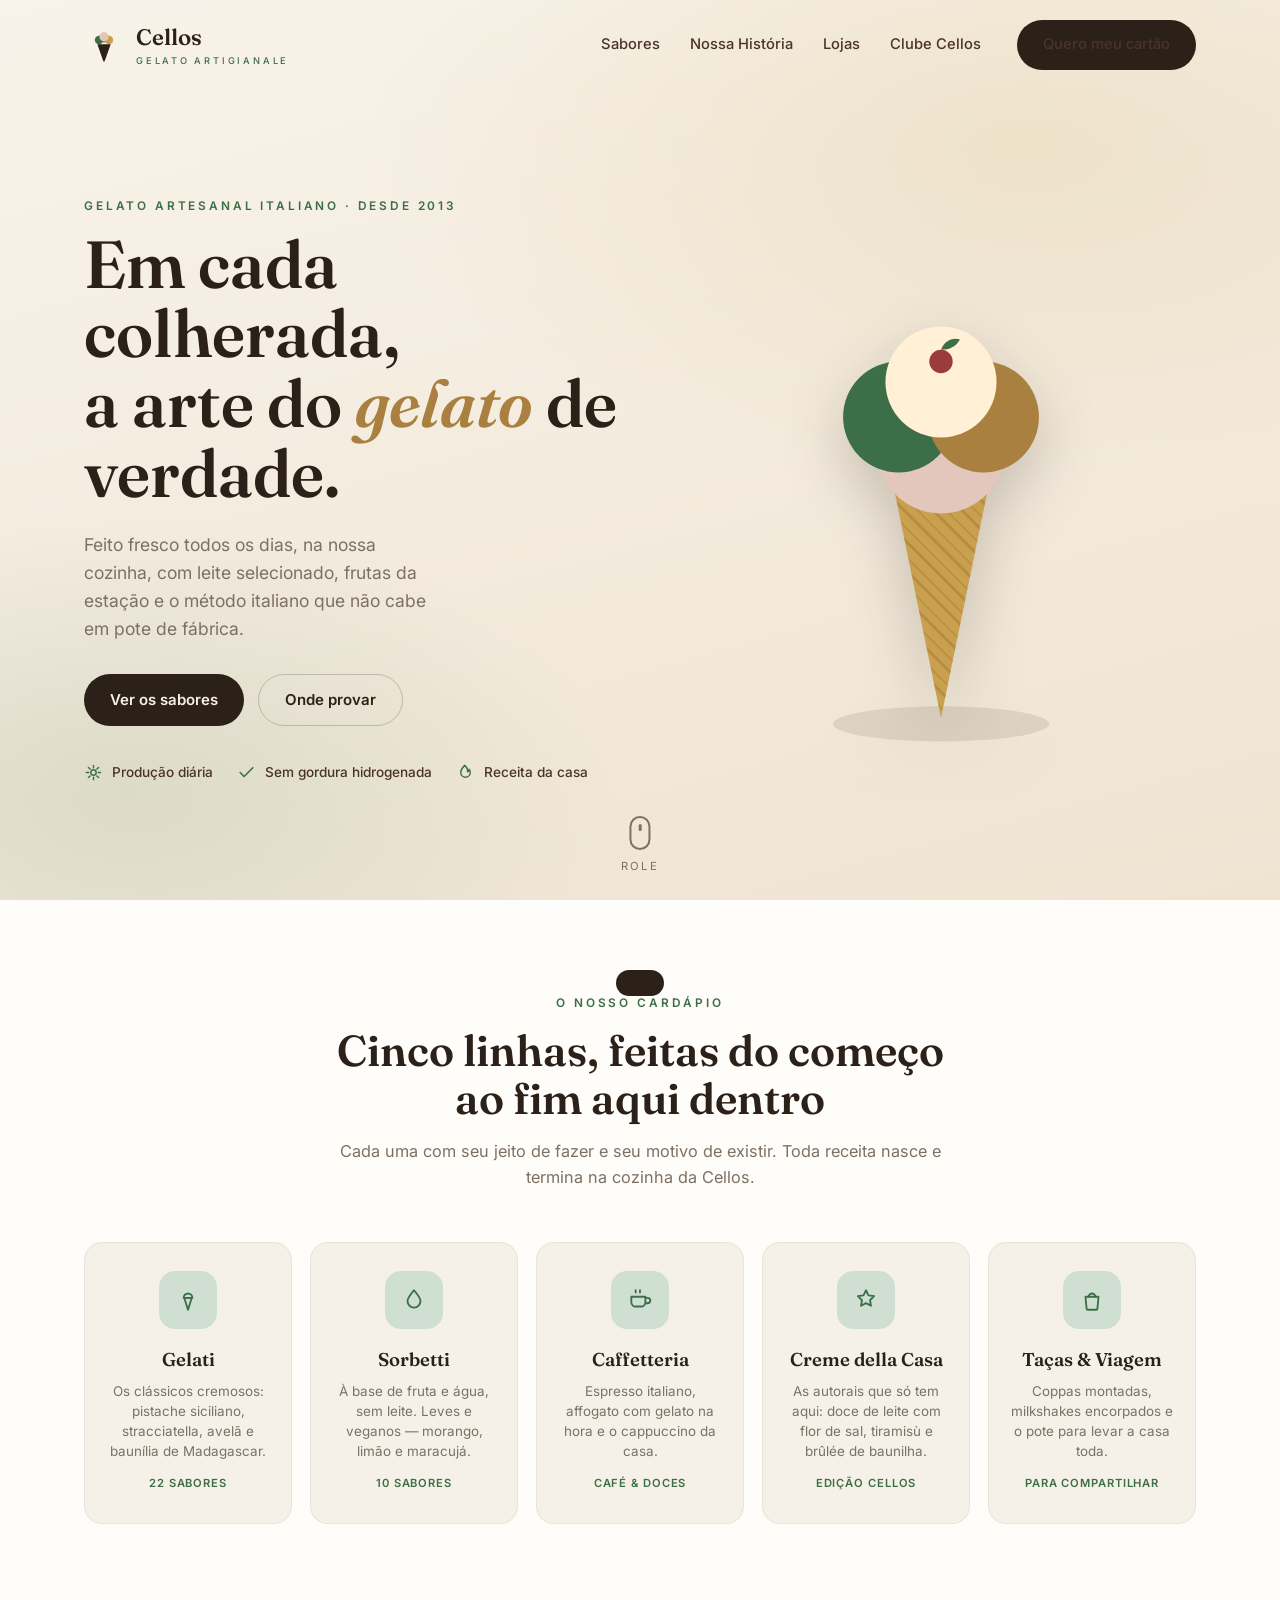
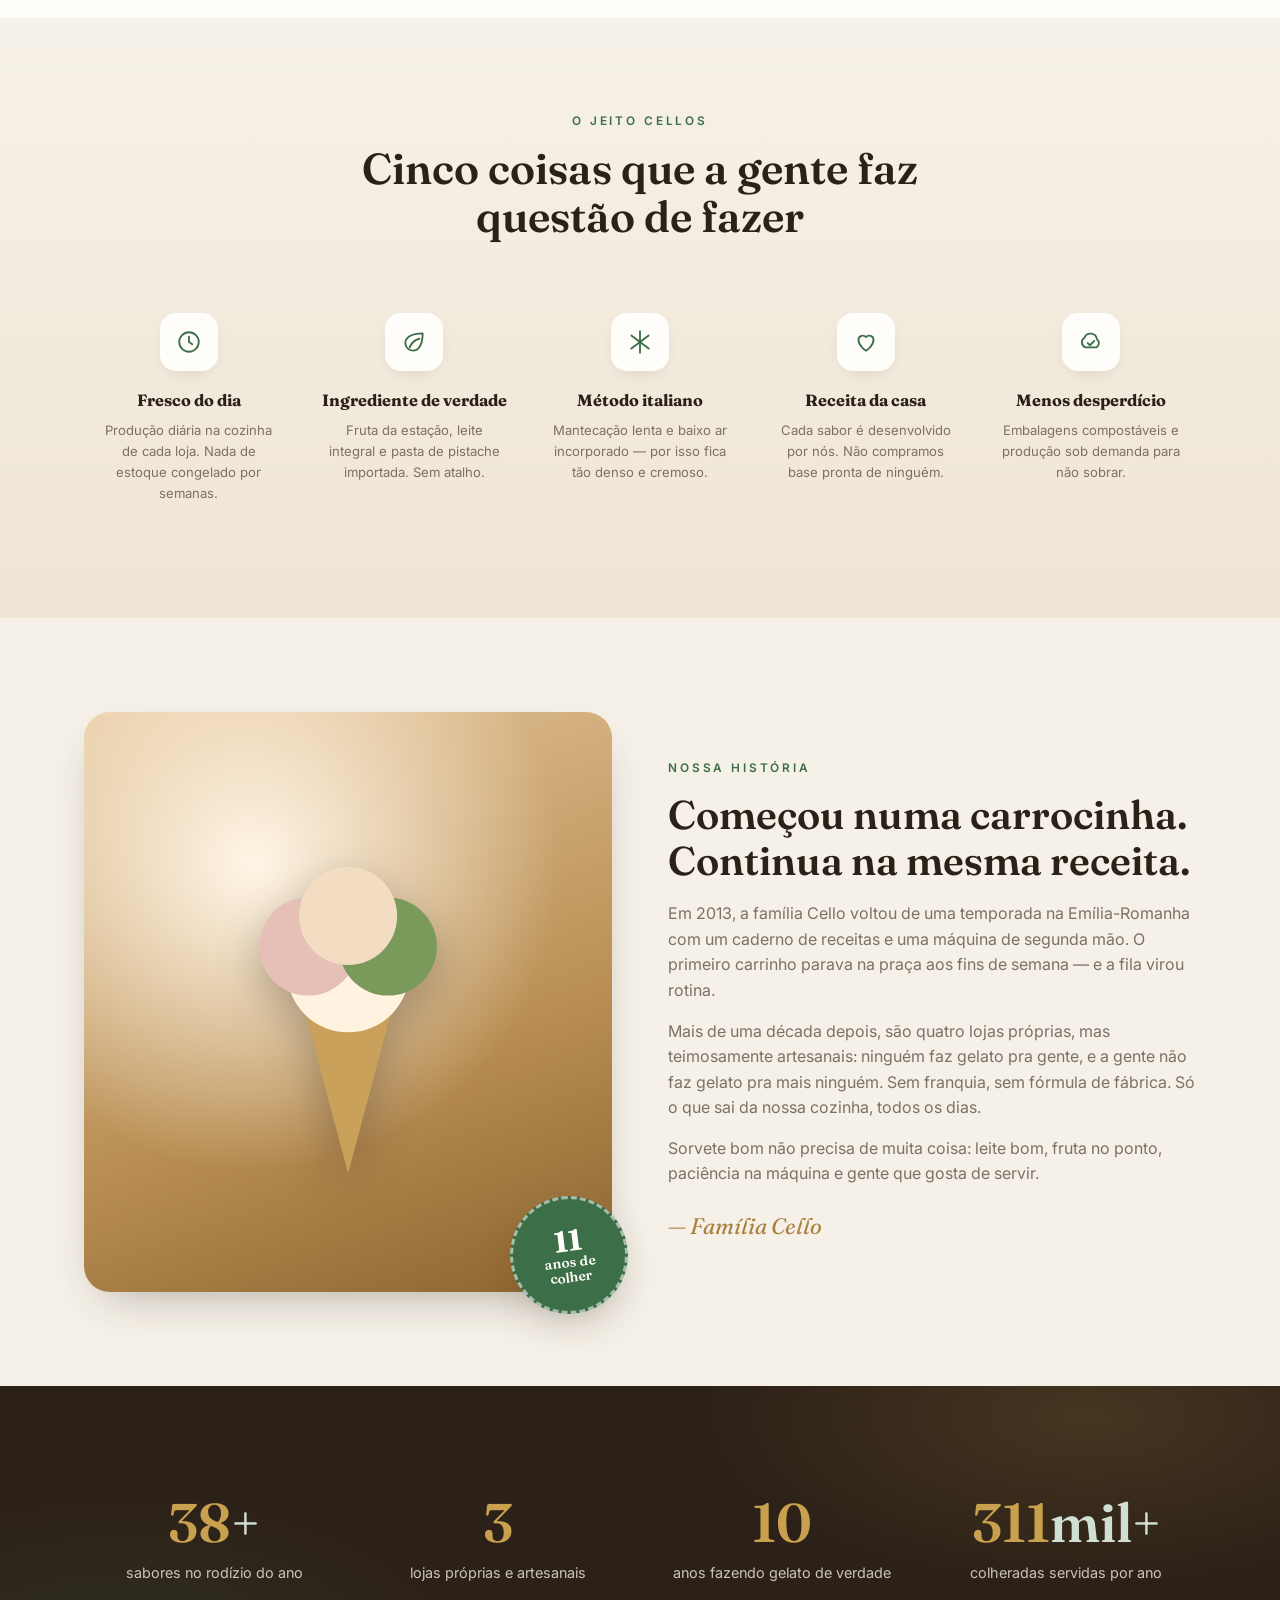
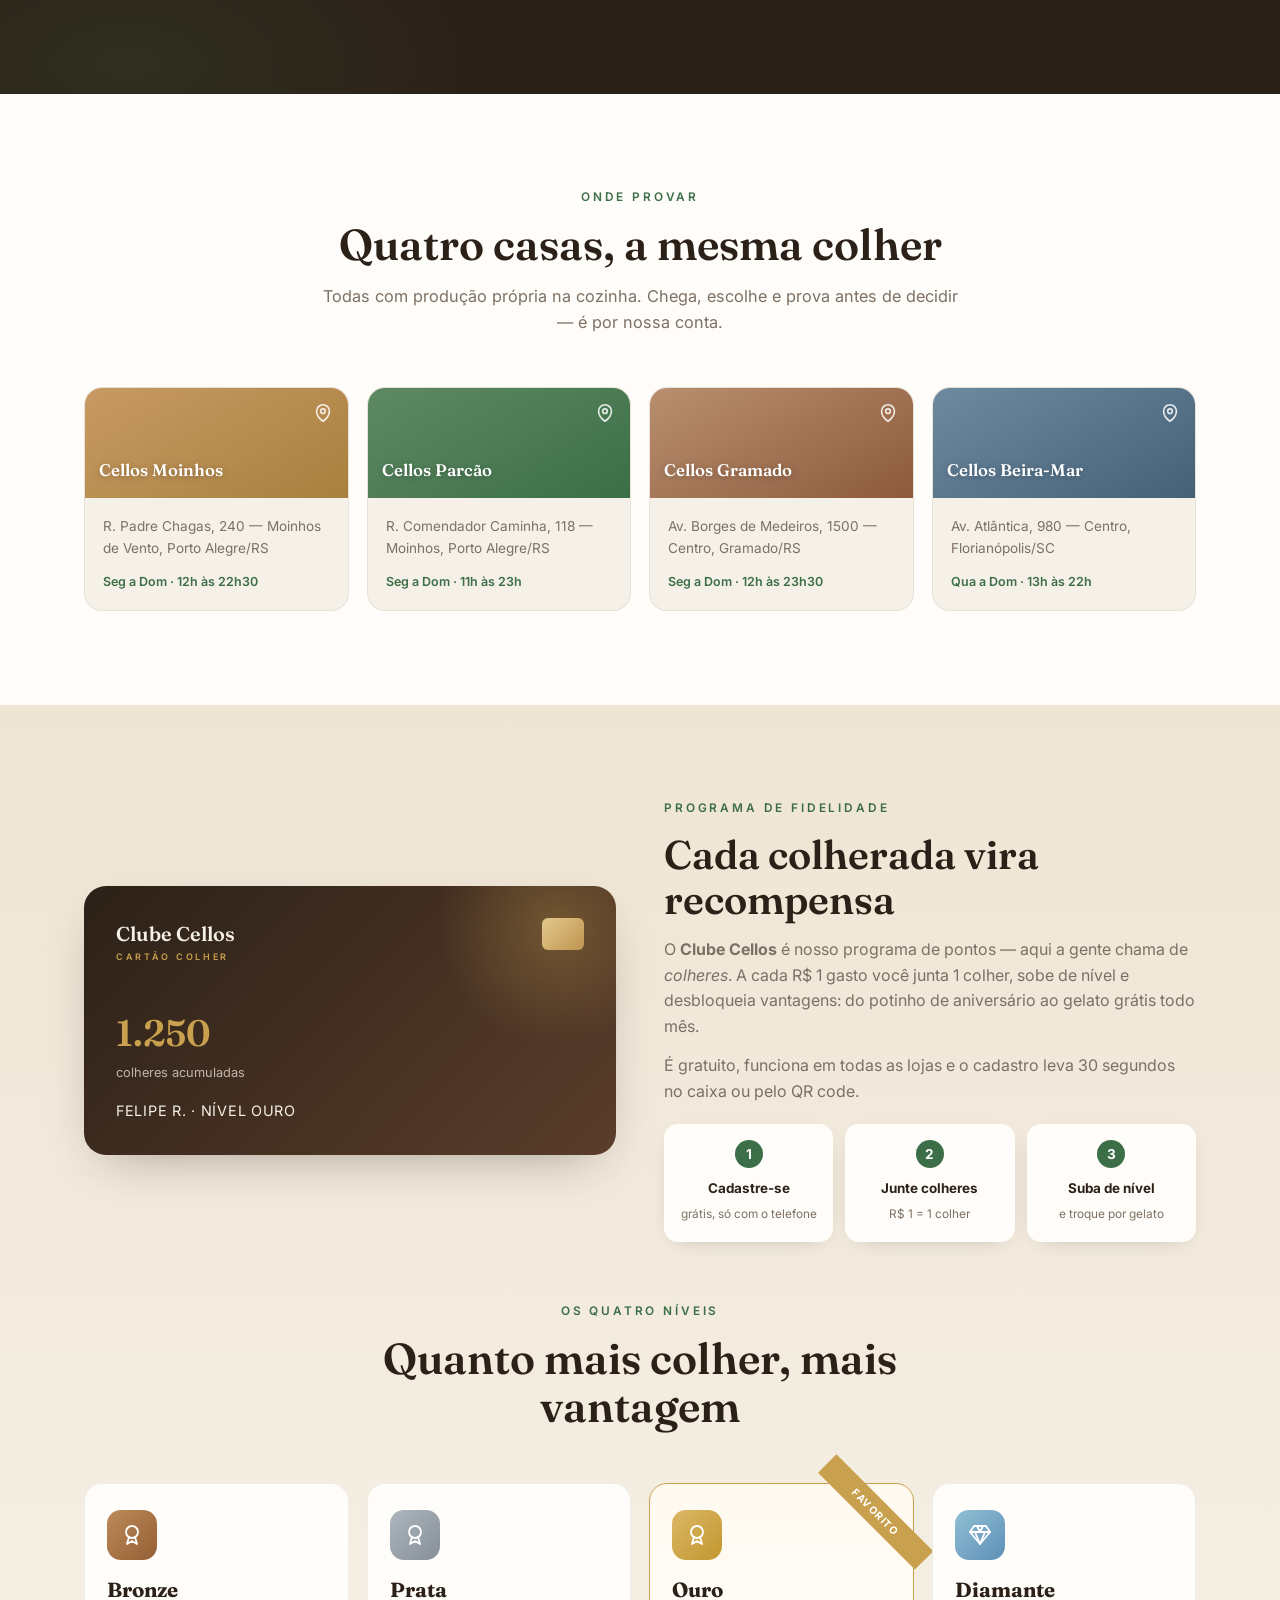
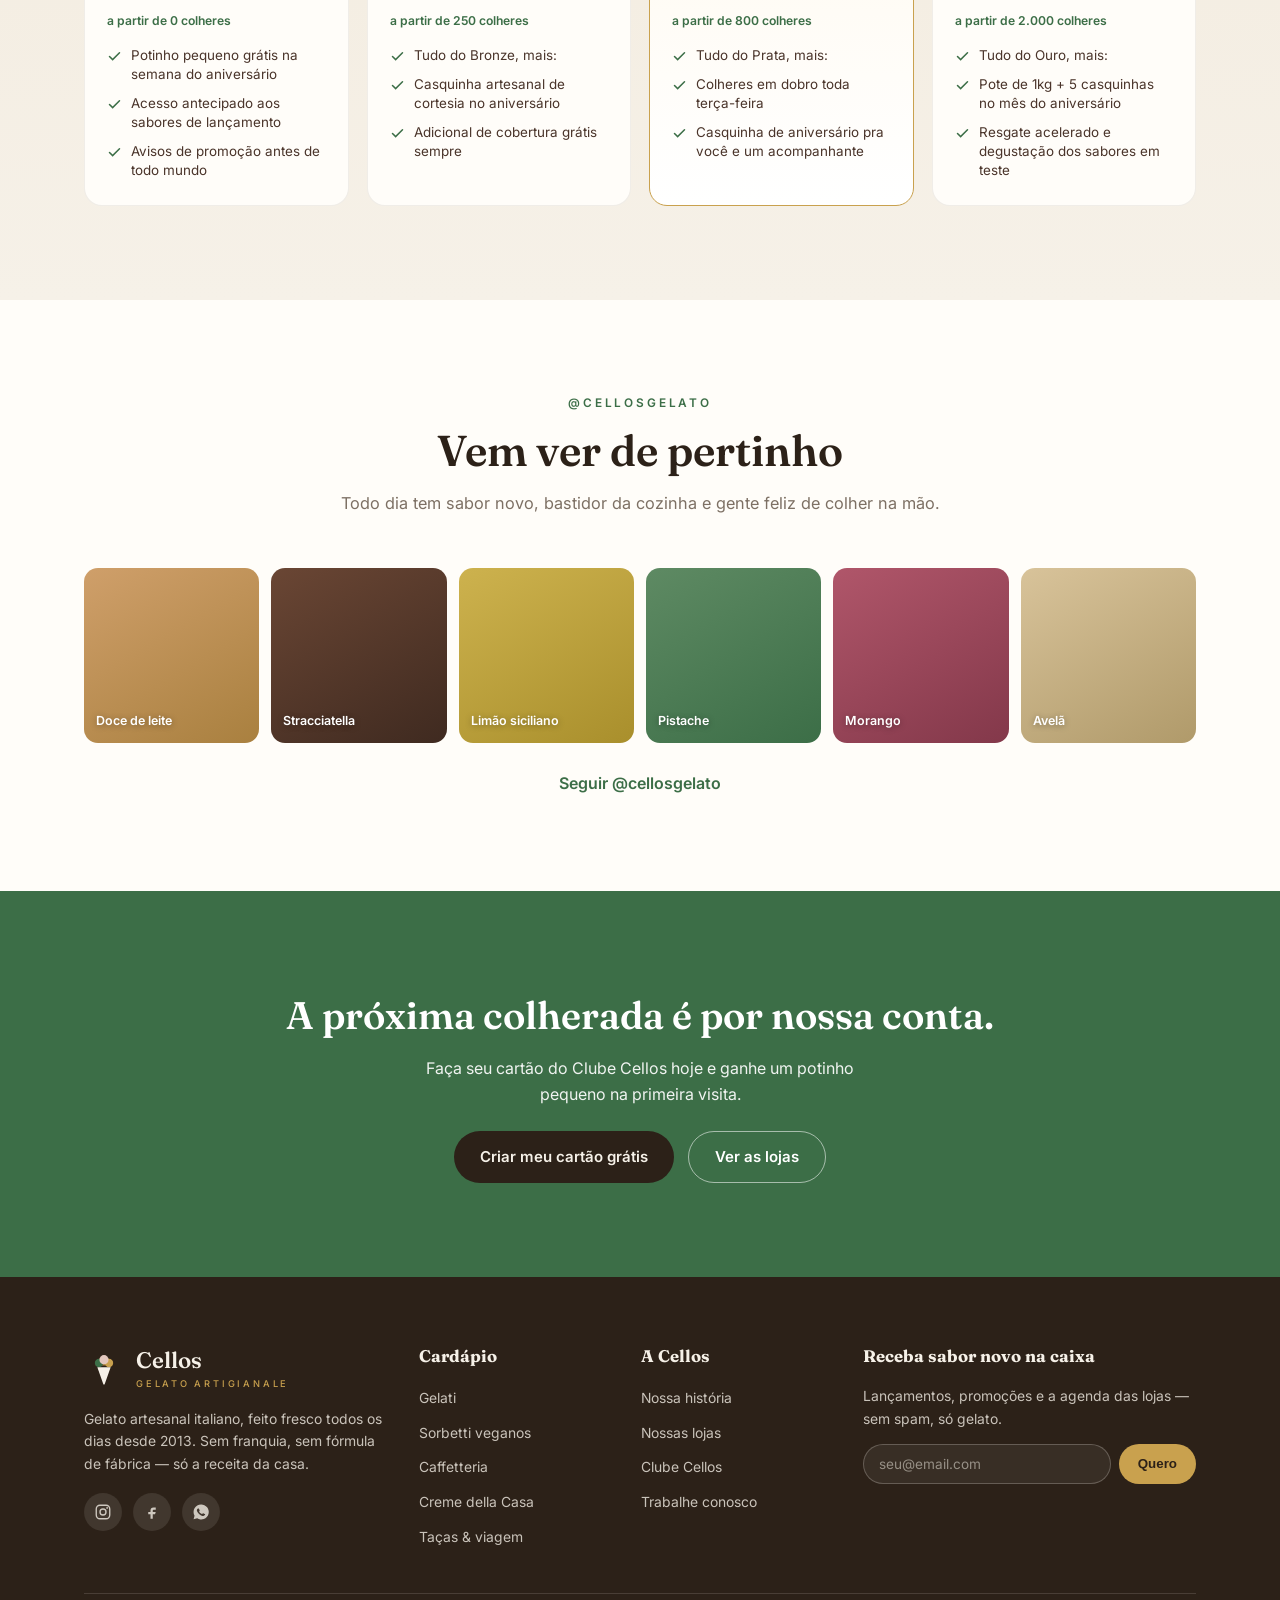
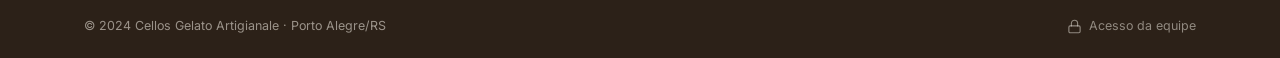
==== index.html @ c376a6ec "Cellos Gelato — site institucional + painel de gestao Co-Authored-By: Claude Opus 4.8 <noreply@anthr" ====
<!DOCTYPE html>
<html lang="pt-BR">
<head>
<meta charset="UTF-8">
<meta name="viewport" content="width=device-width, initial-scale=1.0">
<title>Cellos Gelato — Gelato Artesanal Italiano</title>
<meta name="description" content="Cellos Gelato — gelato artesanal italiano, feito fresco todos os dias com ingredientes selecionados. Conheça os sabores, as lojas e o Clube Cellos.">
<link rel="preconnect" href="https://fonts.googleapis.com">
<link rel="preconnect" href="https://fonts.gstatic.com" crossorigin>
<link href="https://fonts.googleapis.com/css2?family=Fraunces:ital,opsz,wght@0,9..144,500;0,9..144,600;0,9..144,700;1,9..144,500&family=Inter:wght@300;400;500;600;700&display=swap" rel="stylesheet">
<style>
  :root{
    --espresso:#2c2118;
    --cocoa:#4a342a;
    --cream:#f6f1e8;
    --cream-2:#efe5d4;
    --pistache:#3c6e47;
    --pistache-soft:#cfe0d2;
    --caramelo:#a9803f;
    --gold:#c9a14e;
    --rose:#e3c7bd;
    --ink:#2c2118;
    --muted:#7d7064;
    --white:#fffdf9;
    --shadow:0 18px 50px -22px rgba(44,33,24,.42);
    --shadow-sm:0 6px 22px -14px rgba(44,33,24,.4);
    --radius:18px;
    --maxw:1160px;
  }
  *{box-sizing:border-box;margin:0;padding:0}
  html{scroll-behavior:smooth}
  body{font-family:'Inter',system-ui,sans-serif;color:var(--ink);background:var(--cream);line-height:1.6;overflow-x:hidden}
  h1,h2,h3,.serif{font-family:'Fraunces',Georgia,serif;font-weight:600}
  a{color:inherit;text-decoration:none}
  svg{display:block}
  .wrap{max-width:var(--maxw);margin:0 auto;padding:0 24px}
  .eyebrow{font-size:.74rem;letter-spacing:.24em;text-transform:uppercase;color:var(--pistache);font-weight:600;margin-bottom:14px}
  .btn{display:inline-flex;align-items:center;gap:9px;padding:13px 26px;border-radius:40px;font-weight:600;font-size:.94rem;cursor:pointer;border:none;transition:transform .25s,box-shadow .25s,background .25s,color .25s}
  .btn-primary{background:var(--espresso);color:var(--cream)}
  .btn-primary:hover{transform:translateY(-2px);box-shadow:0 14px 30px -14px rgba(44,33,24,.7)}
  .btn-ghost{background:transparent;color:var(--espresso);border:1.5px solid rgba(44,33,24,.22)}
  .btn-ghost:hover{background:var(--espresso);color:var(--cream);transform:translateY(-2px)}

  /* ---------- NAV ---------- */
  header.nav{position:fixed;top:0;left:0;right:0;z-index:50;transition:background .35s,box-shadow .35s,padding .35s;padding:20px 0}
  header.nav.scrolled{background:rgba(246,241,232,.94);backdrop-filter:blur(12px);box-shadow:0 6px 30px -20px rgba(44,33,24,.5);padding:12px 0}
  .nav-inner{display:flex;align-items:center;justify-content:space-between}
  .logo{display:flex;align-items:center;gap:12px;font-family:'Fraunces',serif;font-weight:600;font-size:1.4rem;color:var(--espresso)}
  .logo .mark{width:40px;height:40px;flex:none}
  .logo small{display:block;font-family:'Inter';font-weight:500;font-size:.58rem;letter-spacing:.3em;color:var(--pistache);text-transform:uppercase;margin-top:-2px}
  nav.links{display:flex;align-items:center;gap:30px}
  nav.links a{font-weight:500;font-size:.92rem;position:relative;color:var(--cocoa)}
  nav.links a::after{content:"";position:absolute;left:0;bottom:-6px;width:0;height:2px;background:var(--pistache);transition:width .3s}
  nav.links a:hover::after{width:100%}
  .nav-cta{margin-left:6px}
  .burger{display:none;flex-direction:column;gap:5px;background:none;border:none;cursor:pointer;padding:8px}
  .burger span{width:26px;height:2.5px;background:var(--espresso);border-radius:3px;transition:.3s}

  /* ---------- HERO ---------- */
  .hero{position:relative;min-height:100vh;display:flex;align-items:center;background:
      radial-gradient(1100px 560px at 80% 16%, rgba(201,161,78,.16), transparent 60%),
      radial-gradient(820px 460px at 10% 88%, rgba(60,110,71,.12), transparent 60%),
      linear-gradient(165deg,#f8f3ea 0%, #efe4d2 100%);overflow:hidden}
  .hero-grid{display:grid;grid-template-columns:1.05fr .95fr;gap:40px;align-items:center;width:100%;padding-top:80px}
  .hero h1{font-size:clamp(2.5rem,5.2vw,4.2rem);line-height:1.05;font-weight:600;color:var(--espresso)}
  .hero h1 em{font-style:italic;color:var(--caramelo)}
  .hero p.lead{font-size:1.1rem;color:var(--muted);max-width:32ch;margin:22px 0 30px}
  .hero-actions{display:flex;gap:14px;flex-wrap:wrap}
  .hero-badges{display:flex;gap:24px;margin-top:36px;flex-wrap:wrap}
  .hero-badge{display:flex;align-items:center;gap:9px;font-size:.85rem;color:var(--cocoa);font-weight:500}
  .hero-badge svg{flex:none;color:var(--pistache)}
  .hero-art{position:relative;display:flex;justify-content:center}
  .scoop-stage{position:relative;width:min(380px,86%)}
  .scoop-stage svg{position:relative;z-index:1;width:100%;height:auto;filter:drop-shadow(0 24px 30px rgba(44,33,24,.22))}
  .scroll-hint{position:absolute;bottom:24px;left:50%;transform:translateX(-50%);display:flex;flex-direction:column;align-items:center;gap:8px;color:var(--muted);font-size:.7rem;letter-spacing:.18em;text-transform:uppercase}
  .mouse{width:21px;height:34px;border:2px solid var(--muted);border-radius:13px;position:relative}
  .mouse::after{content:"";position:absolute;top:6px;left:50%;transform:translateX(-50%);width:3.5px;height:7px;background:var(--muted);border-radius:3px;animation:wheel 1.7s infinite}
  @keyframes wheel{0%{opacity:1;top:6px}70%{opacity:0;top:15px}100%{opacity:0}}

  /* ---------- SECTION SHELL ---------- */
  section{padding:94px 0;position:relative}
  .section-head{text-align:center;max-width:640px;margin:0 auto 52px}
  .section-head h2{font-size:clamp(2rem,3.4vw,2.7rem);color:var(--espresso);line-height:1.12}
  .section-head p{color:var(--muted);margin-top:14px;font-size:1.02rem}

  .reveal{opacity:0;transform:translateY(34px);transition:opacity .8s cubic-bezier(.2,.7,.2,1),transform .8s cubic-bezier(.2,.7,.2,1)}
  .reveal.in{opacity:1;transform:none}
  .reveal.d1{transition-delay:.07s}.reveal.d2{transition-delay:.14s}.reveal.d3{transition-delay:.21s}
  .reveal.d4{transition-delay:.28s}.reveal.d5{transition-delay:.35s}

  /* ---------- ICON STYLES ---------- */
  .ic-circle{width:58px;height:58px;border-radius:16px;display:grid;place-items:center;background:var(--pistache-soft);color:var(--pistache);margin-bottom:16px}
  .ic-circle svg{width:26px;height:26px}

  /* ---------- CATEGORIES ---------- */
  .cats{background:var(--white)}
  .cat-grid{display:grid;grid-template-columns:repeat(5,1fr);gap:18px}
  .cat-card{border-radius:var(--radius);padding:28px 22px;text-align:center;background:var(--cream);border:1px solid rgba(44,33,24,.06);transition:transform .35s,box-shadow .35s}
  .cat-card:hover{transform:translateY(-8px);box-shadow:var(--shadow)}
  .cat-card .ic-circle{margin-left:auto;margin-right:auto}
  .cat-card h3{font-size:1.16rem;color:var(--espresso);margin-bottom:6px}
  .cat-card p{font-size:.84rem;color:var(--muted);line-height:1.5}
  .cat-card .tag{margin-top:14px;display:inline-block;font-size:.7rem;font-weight:600;letter-spacing:.08em;color:var(--pistache);text-transform:uppercase}

  /* ---------- PILLARS ---------- */
  .pillars{background:linear-gradient(180deg,var(--cream) 0%, var(--cream-2) 100%)}
  .pill-grid{display:grid;grid-template-columns:repeat(5,1fr);gap:16px}
  .pill{text-align:center;padding:20px 12px}
  .pill .ic-circle{margin-left:auto;margin-right:auto;background:var(--white);box-shadow:var(--shadow-sm)}
  .pill h4{font-family:'Fraunces';font-size:1.02rem;color:var(--espresso);margin-bottom:6px}
  .pill p{font-size:.82rem;color:var(--muted)}

  /* ---------- STORY ---------- */
  .story-grid{display:grid;grid-template-columns:1fr 1fr;gap:56px;align-items:center}
  .story-art{position:relative}
  .story-photo{border-radius:26px;aspect-ratio:4/4.4;overflow:hidden;position:relative;background:
      radial-gradient(circle at 32% 26%, #fff5e6, transparent 55%),
      linear-gradient(160deg,#e6c79c,#b98f54 60%,#8c632f);box-shadow:var(--shadow);display:grid;place-items:center}
  .story-photo svg{width:58%;height:auto;filter:drop-shadow(0 16px 22px rgba(44,33,24,.3))}
  .story-stamp{position:absolute;bottom:-22px;right:-16px;width:118px;height:118px;border-radius:50%;background:var(--pistache);color:var(--white);display:grid;place-items:center;text-align:center;font-family:'Fraunces';font-weight:600;line-height:1.05;box-shadow:var(--shadow);transform:rotate(-7deg);border:3px dashed rgba(255,255,255,.55);font-size:.86rem;padding:10px}
  .story-stamp b{font-size:1.85rem;display:block}
  .story-copy h2{font-size:clamp(1.9rem,3.2vw,2.5rem);color:var(--espresso);line-height:1.14;margin-bottom:18px}
  .story-copy p{color:var(--muted);margin-bottom:15px}
  .story-sign{margin-top:22px;font-family:'Fraunces';font-style:italic;font-size:1.4rem;color:var(--caramelo)}

  /* ---------- STATS ---------- */
  .stats{background:var(--espresso);color:var(--cream);overflow:hidden;position:relative}
  .stats::before{content:"";position:absolute;inset:0;background:radial-gradient(640px 280px at 85% 10%,rgba(201,161,78,.16),transparent 60%),radial-gradient(560px 280px at 10% 90%,rgba(60,110,71,.18),transparent 60%)}
  .stat-grid{display:grid;grid-template-columns:repeat(4,1fr);gap:24px;position:relative}
  .stat{text-align:center;padding:16px}
  .stat .num{font-family:'Fraunces';font-weight:600;font-size:clamp(2.4rem,4.6vw,3.4rem);color:var(--gold);line-height:1}
  .stat .lbl{margin-top:10px;font-size:.9rem;color:rgba(246,241,232,.78)}
  .stat .plus{color:var(--pistache-soft)}

  /* ---------- STORES ---------- */
  .stores{background:var(--white)}
  .store-grid{display:grid;grid-template-columns:repeat(4,1fr);gap:18px}
  .store{border-radius:var(--radius);overflow:hidden;background:var(--cream);border:1px solid rgba(44,33,24,.07);transition:transform .35s,box-shadow .35s}
  .store:hover{transform:translateY(-7px);box-shadow:var(--shadow)}
  .store .ph{height:110px;display:flex;align-items:flex-end;padding:14px;color:#fff;position:relative}
  .store .ph svg{position:absolute;top:14px;right:14px;opacity:.85;width:22px;height:22px}
  .store .ph span{font-family:'Fraunces';font-weight:600;font-size:1.05rem;text-shadow:0 1px 6px rgba(0,0,0,.25)}
  .store .ph.a{background:linear-gradient(150deg,#c79a63,#a9803f)}
  .store .ph.b{background:linear-gradient(150deg,#5e8a63,#3c6e47)}
  .store .ph.c{background:linear-gradient(150deg,#b98f6f,#8c5a3c)}
  .store .ph.d{background:linear-gradient(150deg,#6e8aa0,#456178)}
  .store .body{padding:18px}
  .store .addr{font-size:.85rem;color:var(--muted);margin-bottom:12px;min-height:42px}
  .store .hours{font-size:.78rem;color:var(--pistache);font-weight:600;display:flex;align-items:center;gap:6px}

  /* ---------- LOYALTY ---------- */
  .loyalty{background:linear-gradient(180deg,var(--cream-2),var(--cream))}
  .loyalty-intro{display:grid;grid-template-columns:1fr 1fr;gap:48px;align-items:center;margin-bottom:60px}
  .loyalty-card-visual{border-radius:22px;padding:32px;color:var(--cream);position:relative;overflow:hidden;background:linear-gradient(135deg,#2c2118,#5a3d2b);box-shadow:var(--shadow);min-height:220px}
  .loyalty-card-visual::after{content:"";position:absolute;width:240px;height:240px;border-radius:50%;background:radial-gradient(circle,rgba(201,161,78,.32),transparent 70%);top:-80px;right:-60px}
  .lcv-top{display:flex;justify-content:space-between;align-items:flex-start;position:relative;z-index:1}
  .lcv-chip{width:42px;height:32px;border-radius:6px;background:linear-gradient(135deg,#e3c98c,#bf9450)}
  .lcv-brand{font-family:'Fraunces';font-weight:600;font-size:1.25rem}
  .lcv-brand small{display:block;font-family:'Inter';font-size:.56rem;letter-spacing:.3em;color:var(--gold)}
  .lcv-points{position:relative;z-index:1;margin-top:40px}
  .lcv-points .p{font-family:'Fraunces';font-size:2.3rem;font-weight:600;color:var(--gold)}
  .lcv-points .l{font-size:.8rem;color:rgba(246,241,232,.7)}
  .lcv-name{position:relative;z-index:1;margin-top:16px;font-size:.9rem;letter-spacing:.05em}
  .loyalty-intro h2{font-size:clamp(1.9rem,3.2vw,2.5rem);color:var(--espresso);line-height:1.14;margin-bottom:14px}
  .loyalty-intro p{color:var(--muted);margin-bottom:14px}
  .how{display:flex;gap:12px;margin-top:20px;flex-wrap:wrap}
  .how .step{flex:1;min-width:120px;background:var(--white);border-radius:14px;padding:16px;text-align:center;box-shadow:var(--shadow-sm)}
  .how .step .n{width:28px;height:28px;border-radius:50%;background:var(--pistache);color:#fff;display:grid;place-items:center;font-weight:700;margin:0 auto 10px;font-size:.85rem}
  .how .step b{font-size:.84rem;color:var(--espresso);display:block}
  .how .step span{font-size:.74rem;color:var(--muted)}

  .tiers{display:grid;grid-template-columns:repeat(4,1fr);gap:18px}
  .tier{border-radius:var(--radius);padding:26px 22px;background:var(--white);border:1px solid rgba(44,33,24,.07);position:relative;transition:transform .35s,box-shadow .35s}
  .tier:hover{transform:translateY(-8px);box-shadow:var(--shadow)}
  .tier.featured{background:linear-gradient(180deg,#fffaf0,#fff);border:1.5px solid var(--gold)}
  .tier .tier-ic{width:50px;height:50px;border-radius:14px;display:grid;place-items:center;margin-bottom:14px;color:#fff}
  .tier .tier-ic svg{width:24px;height:24px}
  .tier.bronze .tier-ic{background:linear-gradient(135deg,#bd8a5b,#945f33)}
  .tier.prata .tier-ic{background:linear-gradient(135deg,#aeb6bd,#868e97)}
  .tier.ouro .tier-ic{background:linear-gradient(135deg,#dcb766,#c2972f)}
  .tier.diamante .tier-ic{background:linear-gradient(135deg,#8fc0d4,#5f8fb8)}
  .tier h4{font-family:'Fraunces';font-size:1.28rem;color:var(--espresso)}
  .tier .req{font-size:.76rem;color:var(--pistache);font-weight:600;margin:4px 0 16px}
  .tier ul{list-style:none;display:flex;flex-direction:column;gap:10px}
  .tier li{font-size:.84rem;color:var(--cocoa);display:flex;gap:9px;align-items:flex-start;line-height:1.4}
  .tier li svg{flex:none;margin-top:3px;color:var(--pistache)}
  .ribbon{position:absolute;top:15px;right:-32px;background:var(--gold);color:#fff;font-size:.64rem;font-weight:700;letter-spacing:.1em;padding:5px 38px;transform:rotate(45deg);text-transform:uppercase}

  /* ---------- GALLERY ---------- */
  .insta{background:var(--white)}
  .insta-grid{display:grid;grid-template-columns:repeat(6,1fr);gap:12px}
  .insta-grid .ig{aspect-ratio:1;border-radius:14px;display:flex;align-items:flex-end;padding:12px;position:relative;overflow:hidden;cursor:pointer;transition:transform .35s}
  .insta-grid .ig:hover{transform:scale(1.03)}
  .insta-grid .ig span{position:relative;z-index:1;color:#fff;font-size:.78rem;font-weight:600;text-shadow:0 1px 6px rgba(0,0,0,.35)}
  .ig:nth-child(1){background:linear-gradient(150deg,#cf9f6a,#a9803f)}
  .ig:nth-child(2){background:linear-gradient(150deg,#6a4634,#3f2a20)}
  .ig:nth-child(3){background:linear-gradient(150deg,#cdb24e,#a98f2c)}
  .ig:nth-child(4){background:linear-gradient(150deg,#5e8a63,#3c6e47)}
  .ig:nth-child(5){background:linear-gradient(150deg,#b0566a,#83384a)}
  .ig:nth-child(6){background:linear-gradient(150deg,#d8c39a,#b09a6a)}
  .insta-handle{text-align:center;margin-top:28px}
  .insta-handle a{font-weight:600;color:var(--pistache)}

  /* ---------- CTA STRIP ---------- */
  .cta-strip{background:var(--pistache);color:#fff;text-align:center}
  .cta-strip h2{font-size:clamp(1.8rem,3.2vw,2.4rem);margin-bottom:10px}
  .cta-strip p{opacity:.92;margin-bottom:24px;max-width:48ch;margin-left:auto;margin-right:auto}
  .cta-strip .btn-primary{background:var(--espresso)}
  .cta-strip .btn-ghost{border-color:rgba(255,255,255,.55);color:#fff}
  .cta-strip .btn-ghost:hover{background:#fff;color:var(--pistache)}

  /* ---------- FOOTER ---------- */
  footer{background:var(--espresso);color:rgba(246,241,232,.78);padding:66px 0 0}
  .foot-grid{display:grid;grid-template-columns:1.6fr 1fr 1fr 1.4fr;gap:34px}
  footer h5{font-family:'Fraunces';color:var(--cream);font-size:1.05rem;margin-bottom:15px}
  footer .logo{color:var(--cream);margin-bottom:16px}
  footer p{font-size:.87rem;margin-bottom:14px}
  footer ul{list-style:none;display:flex;flex-direction:column;gap:9px}
  footer ul a{font-size:.87rem;transition:color .25s}
  footer ul a:hover{color:var(--gold)}
  .news{display:flex;gap:8px;margin-top:12px}
  .news input{flex:1;padding:11px 15px;border-radius:40px;border:1px solid rgba(246,241,232,.24);background:rgba(255,255,255,.06);color:var(--cream);font-family:inherit;font-size:.85rem}
  .news input::placeholder{color:rgba(246,241,232,.5)}
  .news button{padding:11px 19px;border-radius:40px;border:none;background:var(--gold);color:var(--espresso);font-weight:600;cursor:pointer}
  .socials{display:flex;gap:11px;margin-top:18px}
  .socials a{width:38px;height:38px;border-radius:50%;display:grid;place-items:center;background:rgba(246,241,232,.1);transition:.3s}
  .socials a:hover{background:var(--gold);color:var(--espresso);transform:translateY(-3px)}
  .foot-bottom{border-top:1px solid rgba(246,241,232,.14);margin-top:44px;padding:22px 0;display:flex;justify-content:space-between;flex-wrap:wrap;gap:12px;font-size:.78rem;color:rgba(246,241,232,.55)}
  .admin-link{display:inline-flex;align-items:center;gap:7px;color:rgba(246,241,232,.5);transition:color .25s}
  .admin-link:hover{color:var(--gold)}
  .admin-link svg{width:15px;height:15px}

  .toast{position:fixed;bottom:24px;left:50%;transform:translateX(-50%) translateY(120px);background:var(--espresso);color:var(--cream);padding:13px 24px;border-radius:40px;box-shadow:var(--shadow);z-index:80;transition:transform .4s;font-size:.88rem}
  .toast.show{transform:translateX(-50%) translateY(0)}

  /* ---------- RESPONSIVE ---------- */
  @media(max-width:980px){
    .hero-grid{grid-template-columns:1fr;text-align:center;padding-top:110px}
    .hero p.lead{margin-left:auto;margin-right:auto}
    .hero-actions,.hero-badges{justify-content:center}
    .hero-art{margin-top:26px}
    .cat-grid{grid-template-columns:repeat(2,1fr)}
    .pill-grid{grid-template-columns:repeat(3,1fr)}
    .story-grid{grid-template-columns:1fr;gap:56px}
    .stat-grid{grid-template-columns:repeat(2,1fr)}
    .store-grid{grid-template-columns:repeat(2,1fr)}
    .loyalty-intro{grid-template-columns:1fr}
    .tiers{grid-template-columns:repeat(2,1fr)}
    .insta-grid{grid-template-columns:repeat(3,1fr)}
    .foot-grid{grid-template-columns:1fr 1fr}
    nav.links{position:fixed;top:0;right:0;height:100vh;width:75%;max-width:320px;flex-direction:column;justify-content:center;gap:26px;background:var(--cream);box-shadow:-20px 0 60px -30px rgba(0,0,0,.5);transform:translateX(100%);transition:transform .4s;z-index:60}
    nav.links.open{transform:translateX(0)}
    nav.links .nav-cta{margin-left:0}
    .burger{display:flex;z-index:61}
  }
  @media(max-width:560px){
    .cat-grid{grid-template-columns:1fr}
    .pill-grid{grid-template-columns:repeat(2,1fr)}
    .tiers{grid-template-columns:1fr}
    .stat-grid{grid-template-columns:1fr 1fr}
    .foot-grid{grid-template-columns:1fr}
    section{padding:68px 0}
  }
</style>
</head>
<body>

<!-- ============ NAV ============ -->
<header class="nav" id="nav">
  <div class="wrap nav-inner">
    <a href="#top" class="logo" aria-label="Cellos Gelato">
      <svg class="mark" viewBox="0 0 48 48" fill="none" xmlns="http://www.w3.org/2000/svg" aria-hidden="true">
        <path d="M14 21a10 10 0 0 1 20 0z" fill="#a9803f"/>
        <circle cx="18" cy="18" r="5" fill="#3c6e47"/><circle cx="30" cy="18" r="5" fill="#c9a14e"/>
        <circle cx="24" cy="14" r="5.5" fill="#e3c7bd"/>
        <path d="M16 23h16l-7 20a1 1 0 0 1-2 0z" fill="#2c2118"/>
      </svg>
      <span>Cellos<small>Gelato Artigianale</small></span>
    </a>
    <nav class="links" id="navlinks">
      <a href="#sabores" onclick="closeMenu()">Sabores</a>
      <a href="#historia" onclick="closeMenu()">Nossa História</a>
      <a href="#lojas" onclick="closeMenu()">Lojas</a>
      <a href="#clube" onclick="closeMenu()">Clube Cellos</a>
      <a href="#clube" class="btn btn-primary nav-cta" onclick="closeMenu()">Quero meu cartão</a>
    </nav>
    <button class="burger" id="burger" aria-label="Menu" onclick="toggleMenu()"><span></span><span></span><span></span></button>
  </div>
</header>

<!-- ============ HERO ============ -->
<section class="hero" id="top">
  <div class="wrap hero-grid">
    <div class="hero-copy">
      <div class="eyebrow reveal in">Gelato artesanal italiano · desde 2013</div>
      <h1 class="reveal in d1">Em cada colherada,<br>a arte do <em>gelato</em> de verdade.</h1>
      <p class="lead reveal in d2">Feito fresco todos os dias, na nossa cozinha, com leite selecionado, frutas da estação e o método italiano que não cabe em pote de fábrica.</p>
      <div class="hero-actions reveal in d3">
        <a href="#sabores" class="btn btn-primary">Ver os sabores</a>
        <a href="#lojas" class="btn btn-ghost">Onde provar</a>
      </div>
      <div class="hero-badges reveal in d4">
        <span class="hero-badge"><svg width="19" height="19" viewBox="0 0 24 24" fill="none" stroke="currentColor" stroke-width="1.8" stroke-linecap="round" stroke-linejoin="round"><path d="M12 3v3M12 18v3M3 12h3M18 12h3M5.6 5.6l2.1 2.1M16.3 16.3l2.1 2.1M18.4 5.6l-2.1 2.1M7.7 16.3l-2.1 2.1"/><circle cx="12" cy="12" r="3.4"/></svg> Produção diária</span>
        <span class="hero-badge"><svg width="19" height="19" viewBox="0 0 24 24" fill="none" stroke="currentColor" stroke-width="2" stroke-linecap="round" stroke-linejoin="round"><path d="M20 6L9 17l-5-5"/></svg> Sem gordura hidrogenada</span>
        <span class="hero-badge"><svg width="19" height="19" viewBox="0 0 24 24" fill="none" stroke="currentColor" stroke-width="1.8" stroke-linecap="round" stroke-linejoin="round"><path d="M11 3C8 6 6 8 6 12a6 6 0 0 0 12 0c0-1.5-.5-3-1.5-4.2.2 1.8-1 3-2 3.2.6-2.4-.4-5-3.5-8z"/></svg> Receita da casa</span>
      </div>
    </div>
    <div class="hero-art">
      <div class="scoop-stage">
        <svg viewBox="0 0 260 360" xmlns="http://www.w3.org/2000/svg" aria-label="Gelato em casquinha">
          <ellipse cx="130" cy="340" rx="74" ry="12" fill="rgba(44,33,24,.10)"/>
          <path d="M96 170h68l-34 166z" fill="#c9a14e"/>
          <path d="M96 170h68l-34 166z" fill="url(#waffle)" opacity=".3"/>
          <circle cx="130" cy="152" r="44" fill="#e3c7bd"/>
          <circle cx="101" cy="130" r="38" fill="#3c6e47"/>
          <circle cx="159" cy="130" r="38" fill="#a9803f"/>
          <circle cx="130" cy="106" r="38" fill="#fff0d6"/>
          <circle cx="130" cy="92" r="8" fill="#9c3b3b"/>
          <path d="M130 84c2-6 8-9 13-7-3 5-7 7-13 7z" fill="#3c6e47"/>
          <defs>
            <pattern id="waffle" width="14" height="14" patternUnits="userSpaceOnUse" patternTransform="rotate(45)">
              <path d="M0 0H14M0 7H14" stroke="#8a5a30" stroke-width="2"/>
            </pattern>
          </defs>
        </svg>
      </div>
    </div>
  </div>
  <div class="scroll-hint"><div class="mouse"></div><span>Role</span></div>
</section>

<!-- ============ CATEGORIES ============ -->
<section class="cats" id="sabores">
  <div class="wrap">
    <div class="section-head reveal">
      <div class="eyebrow">O nosso cardápio</div>
      <h2>Cinco linhas, feitas do começo ao fim aqui dentro</h2>
      <p>Cada uma com seu jeito de fazer e seu motivo de existir. Toda receita nasce e termina na cozinha da Cellos.</p>
    </div>
    <div class="cat-grid">
      <div class="cat-card reveal d1">
        <div class="ic-circle"><svg viewBox="0 0 24 24" fill="none" stroke="currentColor" stroke-width="1.7" stroke-linecap="round" stroke-linejoin="round"><path d="M8 10a4 4 0 0 1 8 0z"/><path d="M8.5 10h7l-3.5 11z"/></svg></div>
        <h3>Gelati</h3>
        <p>Os clássicos cremosos: pistache siciliano, stracciatella, avelã e baunília de Madagascar.</p>
        <span class="tag">22 sabores</span>
      </div>
      <div class="cat-card reveal d2">
        <div class="ic-circle"><svg viewBox="0 0 24 24" fill="none" stroke="currentColor" stroke-width="1.7" stroke-linecap="round" stroke-linejoin="round"><path d="M12 3c4 5 6 7 6 10a6 6 0 0 1-12 0c0-3 2-5 6-10z"/></svg></div>
        <h3>Sorbetti</h3>
        <p>À base de fruta e água, sem leite. Leves e veganos — morango, limão e maracujá.</p>
        <span class="tag">10 sabores</span>
      </div>
      <div class="cat-card reveal d3">
        <div class="ic-circle"><svg viewBox="0 0 24 24" fill="none" stroke="currentColor" stroke-width="1.7" stroke-linecap="round" stroke-linejoin="round"><path d="M4 9h13v5a4 4 0 0 1-4 4H8a4 4 0 0 1-4-4z"/><path d="M17 10h2a2 2 0 0 1 0 5h-2"/><path d="M8 3v2M12 3v2"/></svg></div>
        <h3>Caffetteria</h3>
        <p>Espresso italiano, affogato com gelato na hora e o cappuccino da casa.</p>
        <span class="tag">Café &amp; doces</span>
      </div>
      <div class="cat-card reveal d4">
        <div class="ic-circle"><svg viewBox="0 0 24 24" fill="none" stroke="currentColor" stroke-width="1.7" stroke-linecap="round" stroke-linejoin="round"><path d="M12 3l2.3 4.7 5.2.8-3.8 3.7.9 5.1-4.6-2.4-4.6 2.4.9-5.1L4.5 8.5l5.2-.8z"/></svg></div>
        <h3>Creme della Casa</h3>
        <p>As autorais que só tem aqui: doce de leite com flor de sal, tiramisù e brûlée de baunilha.</p>
        <span class="tag">Edição Cellos</span>
      </div>
      <div class="cat-card reveal d5">
        <div class="ic-circle"><svg viewBox="0 0 24 24" fill="none" stroke="currentColor" stroke-width="1.7" stroke-linecap="round" stroke-linejoin="round"><path d="M6 9h12l-1 11a1 1 0 0 1-1 1H8a1 1 0 0 1-1-1z"/><path d="M9 9a3 3 0 0 1 6 0"/></svg></div>
        <h3>Taças &amp; Viagem</h3>
        <p>Coppas montadas, milkshakes encorpados e o pote para levar a casa toda.</p>
        <span class="tag">Para compartilhar</span>
      </div>
    </div>
  </div>
</section>

<!-- ============ PILLARS ============ -->
<section class="pillars">
  <div class="wrap">
    <div class="section-head reveal">
      <div class="eyebrow">O jeito Cellos</div>
      <h2>Cinco coisas que a gente faz questão de fazer</h2>
    </div>
    <div class="pill-grid">
      <div class="pill reveal d1"><div class="ic-circle"><svg viewBox="0 0 24 24" fill="none" stroke="currentColor" stroke-width="1.7" stroke-linecap="round" stroke-linejoin="round"><circle cx="12" cy="12" r="9"/><path d="M12 7v5l3 2"/></svg></div><h4>Fresco do dia</h4><p>Produção diária na cozinha de cada loja. Nada de estoque congelado por semanas.</p></div>
      <div class="pill reveal d2"><div class="ic-circle"><svg viewBox="0 0 24 24" fill="none" stroke="currentColor" stroke-width="1.7" stroke-linecap="round" stroke-linejoin="round"><path d="M11 20A7 7 0 0 1 4 13c0-5 5-9 16-9 0 11-4 16-9 16z"/><path d="M8 17c2-5 5-7 9-8"/></svg></div><h4>Ingrediente de verdade</h4><p>Fruta da estação, leite integral e pasta de pistache importada. Sem atalho.</p></div>
      <div class="pill reveal d3"><div class="ic-circle"><svg viewBox="0 0 24 24" fill="none" stroke="currentColor" stroke-width="1.7" stroke-linecap="round" stroke-linejoin="round"><path d="M12 2v20M4 6l16 12M20 6L4 18"/></svg></div><h4>Método italiano</h4><p>Mantecação lenta e baixo ar incorporado — por isso fica tão denso e cremoso.</p></div>
      <div class="pill reveal d4"><div class="ic-circle"><svg viewBox="0 0 24 24" fill="none" stroke="currentColor" stroke-width="1.7" stroke-linecap="round" stroke-linejoin="round"><path d="M12 20s-7-4.4-7-10a4 4 0 0 1 7-2.5A4 4 0 0 1 19 10c0 5.6-7 10-7 10z"/></svg></div><h4>Receita da casa</h4><p>Cada sabor é desenvolvido por nós. Não compramos base pronta de ninguém.</p></div>
      <div class="pill reveal d5"><div class="ic-circle"><svg viewBox="0 0 24 24" fill="none" stroke="currentColor" stroke-width="1.7" stroke-linecap="round" stroke-linejoin="round"><path d="M7 17a5 5 0 0 1-1-9 6 6 0 0 1 11.5 1.5A4.5 4.5 0 0 1 17 17z"/><path d="M9 13l2 2 4-4"/></svg></div><h4>Menos desperdício</h4><p>Embalagens compostáveis e produção sob demanda para não sobrar.</p></div>
    </div>
  </div>
</section>

<!-- ============ STORY ============ -->
<section id="historia">
  <div class="wrap story-grid">
    <div class="story-art reveal">
      <div class="story-photo">
        <svg viewBox="0 0 200 240" xmlns="http://www.w3.org/2000/svg" aria-hidden="true">
          <path d="M70 120h60l-30 112z" fill="#caa15a"/>
          <circle cx="100" cy="100" r="40" fill="#fff3df"/>
          <circle cx="74" cy="84" r="32" fill="#e6c0b6"/>
          <circle cx="126" cy="84" r="32" fill="#7a9a5c"/>
          <circle cx="100" cy="64" r="32" fill="#f3ddc2"/>
        </svg>
      </div>
      <div class="story-stamp"><span><b>11</b>anos de<br>colher</span></div>
    </div>
    <div class="story-copy reveal d2">
      <div class="eyebrow">Nossa história</div>
      <h2>Começou numa carrocinha. Continua na mesma receita.</h2>
      <p>Em 2013, a família Cello voltou de uma temporada na Emília-Romanha com um caderno de receitas e uma máquina de segunda mão. O primeiro carrinho parava na praça aos fins de semana — e a fila virou rotina.</p>
      <p>Mais de uma década depois, são quatro lojas próprias, mas teimosamente artesanais: ninguém faz gelato pra gente, e a gente não faz gelato pra mais ninguém. Sem franquia, sem fórmula de fábrica. Só o que sai da nossa cozinha, todos os dias.</p>
      <p>Sorvete bom não precisa de muita coisa: leite bom, fruta no ponto, paciência na máquina e gente que gosta de servir.</p>
      <div class="story-sign">— Família Cello</div>
    </div>
  </div>
</section>

<!-- ============ STATS ============ -->
<section class="stats">
  <div class="wrap stat-grid">
    <div class="stat reveal d1"><div class="num"><span data-count="40">0</span><span class="plus">+</span></div><div class="lbl">sabores no rodízio do ano</div></div>
    <div class="stat reveal d2"><div class="num"><span data-count="4">0</span></div><div class="lbl">lojas próprias e artesanais</div></div>
    <div class="stat reveal d3"><div class="num"><span data-count="11">0</span></div><div class="lbl">anos fazendo gelato de verdade</div></div>
    <div class="stat reveal d4"><div class="num"><span data-count="320">0</span><span class="plus">mil+</span></div><div class="lbl">colheradas servidas por ano</div></div>
  </div>
</section>

<!-- ============ STORES ============ -->
<section class="stores" id="lojas">
  <div class="wrap">
    <div class="section-head reveal">
      <div class="eyebrow">Onde provar</div>
      <h2>Quatro casas, a mesma colher</h2>
      <p>Todas com produção própria na cozinha. Chega, escolhe e prova antes de decidir — é por nossa conta.</p>
    </div>
    <div class="store-grid">
      <div class="store reveal d1">
        <div class="ph a"><svg viewBox="0 0 24 24" fill="none" stroke="#fff" stroke-width="1.8" stroke-linecap="round" stroke-linejoin="round"><path d="M12 21s-7-5-7-11a7 7 0 0 1 14 0c0 6-7 11-7 11z"/><circle cx="12" cy="10" r="2.5"/></svg><span>Cellos Moinhos</span></div>
        <div class="body">
          <p class="addr">R. Padre Chagas, 240 — Moinhos de Vento, Porto Alegre/RS</p>
          <div class="hours">Seg a Dom · 12h às 22h30</div>
        </div>
      </div>
      <div class="store reveal d2">
        <div class="ph b"><svg viewBox="0 0 24 24" fill="none" stroke="#fff" stroke-width="1.8" stroke-linecap="round" stroke-linejoin="round"><path d="M12 21s-7-5-7-11a7 7 0 0 1 14 0c0 6-7 11-7 11z"/><circle cx="12" cy="10" r="2.5"/></svg><span>Cellos Parcão</span></div>
        <div class="body">
          <p class="addr">R. Comendador Caminha, 118 — Moinhos, Porto Alegre/RS</p>
          <div class="hours">Seg a Dom · 11h às 23h</div>
        </div>
      </div>
      <div class="store reveal d3">
        <div class="ph c"><svg viewBox="0 0 24 24" fill="none" stroke="#fff" stroke-width="1.8" stroke-linecap="round" stroke-linejoin="round"><path d="M12 21s-7-5-7-11a7 7 0 0 1 14 0c0 6-7 11-7 11z"/><circle cx="12" cy="10" r="2.5"/></svg><span>Cellos Gramado</span></div>
        <div class="body">
          <p class="addr">Av. Borges de Medeiros, 1500 — Centro, Gramado/RS</p>
          <div class="hours">Seg a Dom · 12h às 23h30</div>
        </div>
      </div>
      <div class="store reveal d4">
        <div class="ph d"><svg viewBox="0 0 24 24" fill="none" stroke="#fff" stroke-width="1.8" stroke-linecap="round" stroke-linejoin="round"><path d="M12 21s-7-5-7-11a7 7 0 0 1 14 0c0 6-7 11-7 11z"/><circle cx="12" cy="10" r="2.5"/></svg><span>Cellos Beira-Mar</span></div>
        <div class="body">
          <p class="addr">Av. Atlântica, 980 — Centro, Florianópolis/SC</p>
          <div class="hours">Qua a Dom · 13h às 22h</div>
        </div>
      </div>
    </div>
  </div>
</section>

<!-- ============ LOYALTY ============ -->
<section class="loyalty" id="clube">
  <div class="wrap">
    <div class="loyalty-intro">
      <div class="reveal">
        <div class="loyalty-card-visual">
          <div class="lcv-top">
            <div class="lcv-brand">Clube Cellos<small>CARTÃO COLHER</small></div>
            <div class="lcv-chip"></div>
          </div>
          <div class="lcv-points"><div class="p">1.250</div><div class="l">colheres acumuladas</div></div>
          <div class="lcv-name">FELIPE R. · NÍVEL OURO</div>
        </div>
      </div>
      <div class="reveal d2">
        <div class="eyebrow">Programa de fidelidade</div>
        <h2>Cada colherada vira recompensa</h2>
        <p>O <b>Clube Cellos</b> é nosso programa de pontos — aqui a gente chama de <em>colheres</em>. A cada R$ 1 gasto você junta 1 colher, sobe de nível e desbloqueia vantagens: do potinho de aniversário ao gelato grátis todo mês.</p>
        <p>É gratuito, funciona em todas as lojas e o cadastro leva 30 segundos no caixa ou pelo QR code.</p>
        <div class="how">
          <div class="step"><div class="n">1</div><b>Cadastre-se</b><span>grátis, só com o telefone</span></div>
          <div class="step"><div class="n">2</div><b>Junte colheres</b><span>R$ 1 = 1 colher</span></div>
          <div class="step"><div class="n">3</div><b>Suba de nível</b><span>e troque por gelato</span></div>
        </div>
      </div>
    </div>

    <div class="section-head reveal">
      <div class="eyebrow">Os quatro níveis</div>
      <h2>Quanto mais colher, mais vantagem</h2>
    </div>

    <div class="tiers">
      <div class="tier bronze reveal d1">
        <div class="tier-ic"><svg viewBox="0 0 24 24" fill="none" stroke="currentColor" stroke-width="1.8" stroke-linecap="round" stroke-linejoin="round"><circle cx="12" cy="9" r="6"/><path d="M9 14l-2 7 5-3 5 3-2-7"/></svg></div>
        <h4>Bronze</h4>
        <div class="req">a partir de 0 colheres</div>
        <ul>
          <li><svg width="15" height="15" viewBox="0 0 24 24" fill="none" stroke="currentColor" stroke-width="2.4" stroke-linecap="round"><path d="M20 6L9 17l-5-5"/></svg>Potinho pequeno grátis na semana do aniversário</li>
          <li><svg width="15" height="15" viewBox="0 0 24 24" fill="none" stroke="currentColor" stroke-width="2.4" stroke-linecap="round"><path d="M20 6L9 17l-5-5"/></svg>Acesso antecipado aos sabores de lançamento</li>
          <li><svg width="15" height="15" viewBox="0 0 24 24" fill="none" stroke="currentColor" stroke-width="2.4" stroke-linecap="round"><path d="M20 6L9 17l-5-5"/></svg>Avisos de promoção antes de todo mundo</li>
        </ul>
      </div>
      <div class="tier prata reveal d2">
        <div class="tier-ic"><svg viewBox="0 0 24 24" fill="none" stroke="currentColor" stroke-width="1.8" stroke-linecap="round" stroke-linejoin="round"><circle cx="12" cy="9" r="6"/><path d="M9 14l-2 7 5-3 5 3-2-7"/></svg></div>
        <h4>Prata</h4>
        <div class="req">a partir de 250 colheres</div>
        <ul>
          <li><svg width="15" height="15" viewBox="0 0 24 24" fill="none" stroke="currentColor" stroke-width="2.4" stroke-linecap="round"><path d="M20 6L9 17l-5-5"/></svg>Tudo do Bronze, mais:</li>
          <li><svg width="15" height="15" viewBox="0 0 24 24" fill="none" stroke="currentColor" stroke-width="2.4" stroke-linecap="round"><path d="M20 6L9 17l-5-5"/></svg>Casquinha artesanal de cortesia no aniversário</li>
          <li><svg width="15" height="15" viewBox="0 0 24 24" fill="none" stroke="currentColor" stroke-width="2.4" stroke-linecap="round"><path d="M20 6L9 17l-5-5"/></svg>Adicional de cobertura grátis sempre</li>
        </ul>
      </div>
      <div class="tier ouro featured reveal d3">
        <div class="ribbon">Favorito</div>
        <div class="tier-ic"><svg viewBox="0 0 24 24" fill="none" stroke="currentColor" stroke-width="1.8" stroke-linecap="round" stroke-linejoin="round"><circle cx="12" cy="9" r="6"/><path d="M9 14l-2 7 5-3 5 3-2-7"/></svg></div>
        <h4>Ouro</h4>
        <div class="req">a partir de 800 colheres</div>
        <ul>
          <li><svg width="15" height="15" viewBox="0 0 24 24" fill="none" stroke="currentColor" stroke-width="2.4" stroke-linecap="round"><path d="M20 6L9 17l-5-5"/></svg>Tudo do Prata, mais:</li>
          <li><svg width="15" height="15" viewBox="0 0 24 24" fill="none" stroke="currentColor" stroke-width="2.4" stroke-linecap="round"><path d="M20 6L9 17l-5-5"/></svg>Colheres em dobro toda terça-feira</li>
          <li><svg width="15" height="15" viewBox="0 0 24 24" fill="none" stroke="currentColor" stroke-width="2.4" stroke-linecap="round"><path d="M20 6L9 17l-5-5"/></svg>Casquinha de aniversário pra você e um acompanhante</li>
        </ul>
      </div>
      <div class="tier diamante reveal d4">
        <div class="tier-ic"><svg viewBox="0 0 24 24" fill="none" stroke="currentColor" stroke-width="1.8" stroke-linecap="round" stroke-linejoin="round"><path d="M6 3h12l4 6-10 12L2 9z"/><path d="M2 9h20M9 3l3 6 3-6M7 9l5 12 5-12"/></svg></div>
        <h4>Diamante</h4>
        <div class="req">a partir de 2.000 colheres</div>
        <ul>
          <li><svg width="15" height="15" viewBox="0 0 24 24" fill="none" stroke="currentColor" stroke-width="2.4" stroke-linecap="round"><path d="M20 6L9 17l-5-5"/></svg>Tudo do Ouro, mais:</li>
          <li><svg width="15" height="15" viewBox="0 0 24 24" fill="none" stroke="currentColor" stroke-width="2.4" stroke-linecap="round"><path d="M20 6L9 17l-5-5"/></svg>Pote de 1kg + 5 casquinhas no mês do aniversário</li>
          <li><svg width="15" height="15" viewBox="0 0 24 24" fill="none" stroke="currentColor" stroke-width="2.4" stroke-linecap="round"><path d="M20 6L9 17l-5-5"/></svg>Resgate acelerado e degustação dos sabores em teste</li>
        </ul>
      </div>
    </div>
  </div>
</section>

<!-- ============ GALLERY ============ -->
<section class="insta">
  <div class="wrap">
    <div class="section-head reveal">
      <div class="eyebrow">@cellosgelato</div>
      <h2>Vem ver de pertinho</h2>
      <p>Todo dia tem sabor novo, bastidor da cozinha e gente feliz de colher na mão.</p>
    </div>
    <div class="insta-grid reveal">
      <div class="ig"><span>Doce de leite</span></div>
      <div class="ig"><span>Stracciatella</span></div>
      <div class="ig"><span>Limão siciliano</span></div>
      <div class="ig"><span>Pistache</span></div>
      <div class="ig"><span>Morango</span></div>
      <div class="ig"><span>Avelã</span></div>
    </div>
    <div class="insta-handle reveal d2"><a href="#" onclick="toast('Site de demonstração');return false;">Seguir @cellosgelato</a></div>
  </div>
</section>

<!-- ============ CTA STRIP ============ -->
<section class="cta-strip">
  <div class="wrap reveal">
    <h2>A próxima colherada é por nossa conta.</h2>
    <p>Faça seu cartão do Clube Cellos hoje e ganhe um potinho pequeno na primeira visita.</p>
    <div class="hero-actions" style="justify-content:center">
      <a href="#" class="btn btn-primary" onclick="toast('Cadastro de demonstração');return false;">Criar meu cartão grátis</a>
      <a href="#lojas" class="btn btn-ghost">Ver as lojas</a>
    </div>
  </div>
</section>

<!-- ============ FOOTER ============ -->
<footer>
  <div class="wrap">
    <div class="foot-grid">
      <div>
        <div class="logo">
          <svg class="mark" viewBox="0 0 48 48" fill="none" aria-hidden="true">
            <path d="M14 21a10 10 0 0 1 20 0z" fill="#a9803f"/>
            <circle cx="18" cy="18" r="5" fill="#3c6e47"/><circle cx="30" cy="18" r="5" fill="#c9a14e"/>
            <circle cx="24" cy="14" r="5.5" fill="#e3c7bd"/><path d="M16 23h16l-7 20a1 1 0 0 1-2 0z" fill="#f6f1e8"/>
          </svg>
          <span>Cellos<small style="color:var(--gold)">Gelato Artigianale</small></span>
        </div>
        <p>Gelato artesanal italiano, feito fresco todos os dias desde 2013. Sem franquia, sem fórmula de fábrica — só a receita da casa.</p>
        <div class="socials">
          <a href="#" onclick="toast('Demonstração');return false;" aria-label="Instagram"><svg width="18" height="18" viewBox="0 0 24 24" fill="none" stroke="currentColor" stroke-width="1.8"><rect x="3" y="3" width="18" height="18" rx="5"/><circle cx="12" cy="12" r="4"/><circle cx="17.5" cy="6.5" r="1.2" fill="currentColor" stroke="none"/></svg></a>
          <a href="#" onclick="toast('Demonstração');return false;" aria-label="Facebook"><svg width="18" height="18" viewBox="0 0 24 24" fill="currentColor"><path d="M14 9h3V6h-3a4 4 0 0 0-4 4v2H7v3h3v6h3v-6h3l1-3h-4v-2a1 1 0 0 1 1-1z"/></svg></a>
          <a href="#" onclick="toast('Demonstração');return false;" aria-label="WhatsApp"><svg width="18" height="18" viewBox="0 0 24 24" fill="currentColor"><path d="M12 2a10 10 0 0 0-8.6 15l-1.3 4.7 4.8-1.3A10 10 0 1 0 12 2zm5 14c-.2.6-1.2 1.2-1.7 1.2-.5.1-1 .2-3.2-.7-2.7-1.1-4.4-3.9-4.5-4.1-.1-.2-1.1-1.4-1.1-2.7s.7-1.9 1-2.1c.2-.3.5-.3.7-.3h.5c.2 0 .4 0 .6.5l.8 2c.1.2.1.3 0 .5l-.4.6c-.2.2-.3.4-.1.7.2.3.9 1.4 1.9 2.2 1.3 1 1.8 1 2.1.9.2-.1.5-.5.7-.8.2-.3.4-.2.6-.1l2 .9c.2.1.4.2.5.3.1.2.1.7-.1 1.3z"/></svg></a>
        </div>
      </div>
      <div>
        <h5>Cardápio</h5>
        <ul>
          <li><a href="#sabores">Gelati</a></li>
          <li><a href="#sabores">Sorbetti veganos</a></li>
          <li><a href="#sabores">Caffetteria</a></li>
          <li><a href="#sabores">Creme della Casa</a></li>
          <li><a href="#sabores">Taças &amp; viagem</a></li>
        </ul>
      </div>
      <div>
        <h5>A Cellos</h5>
        <ul>
          <li><a href="#historia">Nossa história</a></li>
          <li><a href="#lojas">Nossas lojas</a></li>
          <li><a href="#clube">Clube Cellos</a></li>
          <li><a href="#" onclick="toast('Demonstração');return false;">Trabalhe conosco</a></li>
        </ul>
      </div>
      <div>
        <h5>Receba sabor novo na caixa</h5>
        <p>Lançamentos, promoções e a agenda das lojas — sem spam, só gelato.</p>
        <form class="news" onsubmit="toast('Inscrito! (demonstração)');return false;">
          <input type="email" placeholder="seu@email.com" required aria-label="E-mail">
          <button type="submit">Quero</button>
        </form>
      </div>
    </div>
    <div class="foot-bottom">
      <span>© 2024 Cellos Gelato Artigianale · Porto Alegre/RS</span>
      <a class="admin-link" href="admin/index.html">
        <svg viewBox="0 0 24 24" fill="none" stroke="currentColor" stroke-width="1.8" stroke-linecap="round" stroke-linejoin="round"><rect x="3" y="11" width="18" height="11" rx="2"/><path d="M7 11V7a5 5 0 0 1 10 0v4"/></svg>
        Acesso da equipe
      </a>
    </div>
  </div>
</footer>

<div class="toast" id="toast"></div>

<script>
  var nav = document.getElementById('nav');
  window.addEventListener('scroll', function(){ nav.classList.toggle('scrolled', window.scrollY > 30); }, {passive:true});
  var navlinks = document.getElementById('navlinks');
  function toggleMenu(){ navlinks.classList.toggle('open'); }
  function closeMenu(){ navlinks.classList.remove('open'); }

  var io = new IntersectionObserver(function(entries){
    entries.forEach(function(e){ if(e.isIntersecting){ e.target.classList.add('in'); io.unobserve(e.target); } });
  }, {threshold:0.12, rootMargin:'0px 0px -40px 0px'});
  document.querySelectorAll('.reveal:not(.in)').forEach(function(el){ io.observe(el); });

  function animateCount(el){
    var target = +el.dataset.count, dur = 1400, start = performance.now();
    function tick(now){
      var p = Math.min((now-start)/dur, 1), eased = 1 - Math.pow(1-p, 3);
      el.textContent = Math.floor(eased*target).toLocaleString('pt-BR');
      if(p<1) requestAnimationFrame(tick); else el.textContent = target.toLocaleString('pt-BR');
    }
    requestAnimationFrame(tick);
  }
  var countIO = new IntersectionObserver(function(entries){
    entries.forEach(function(e){ if(e.isIntersecting){ animateCount(e.target); countIO.unobserve(e.target);} });
  }, {threshold:0.6});
  document.querySelectorAll('[data-count]').forEach(function(el){ countIO.observe(el); });

  var toastTimer;
  function toast(msg){
    var t = document.getElementById('toast');
    t.textContent = msg; t.classList.add('show');
    clearTimeout(toastTimer);
    toastTimer = setTimeout(function(){ t.classList.remove('show'); }, 2600);
  }
</script>
</body>
</html>
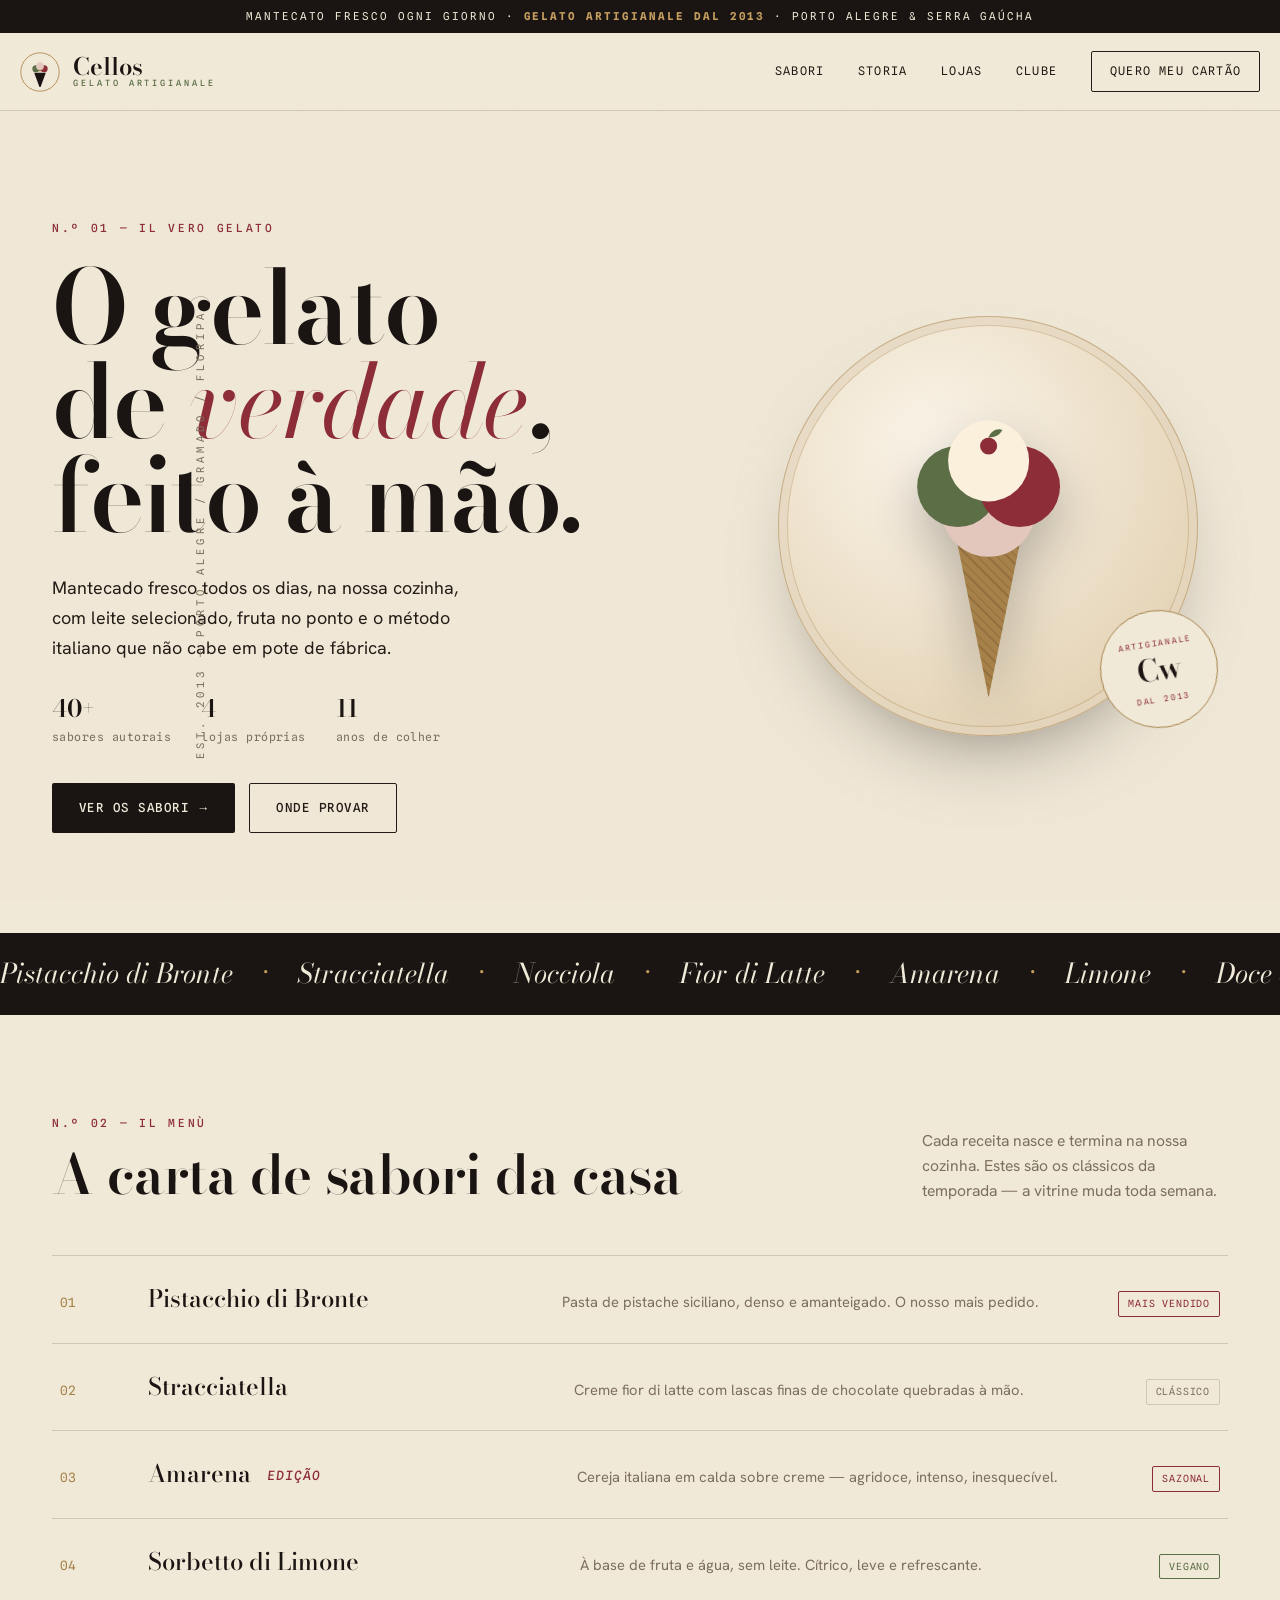
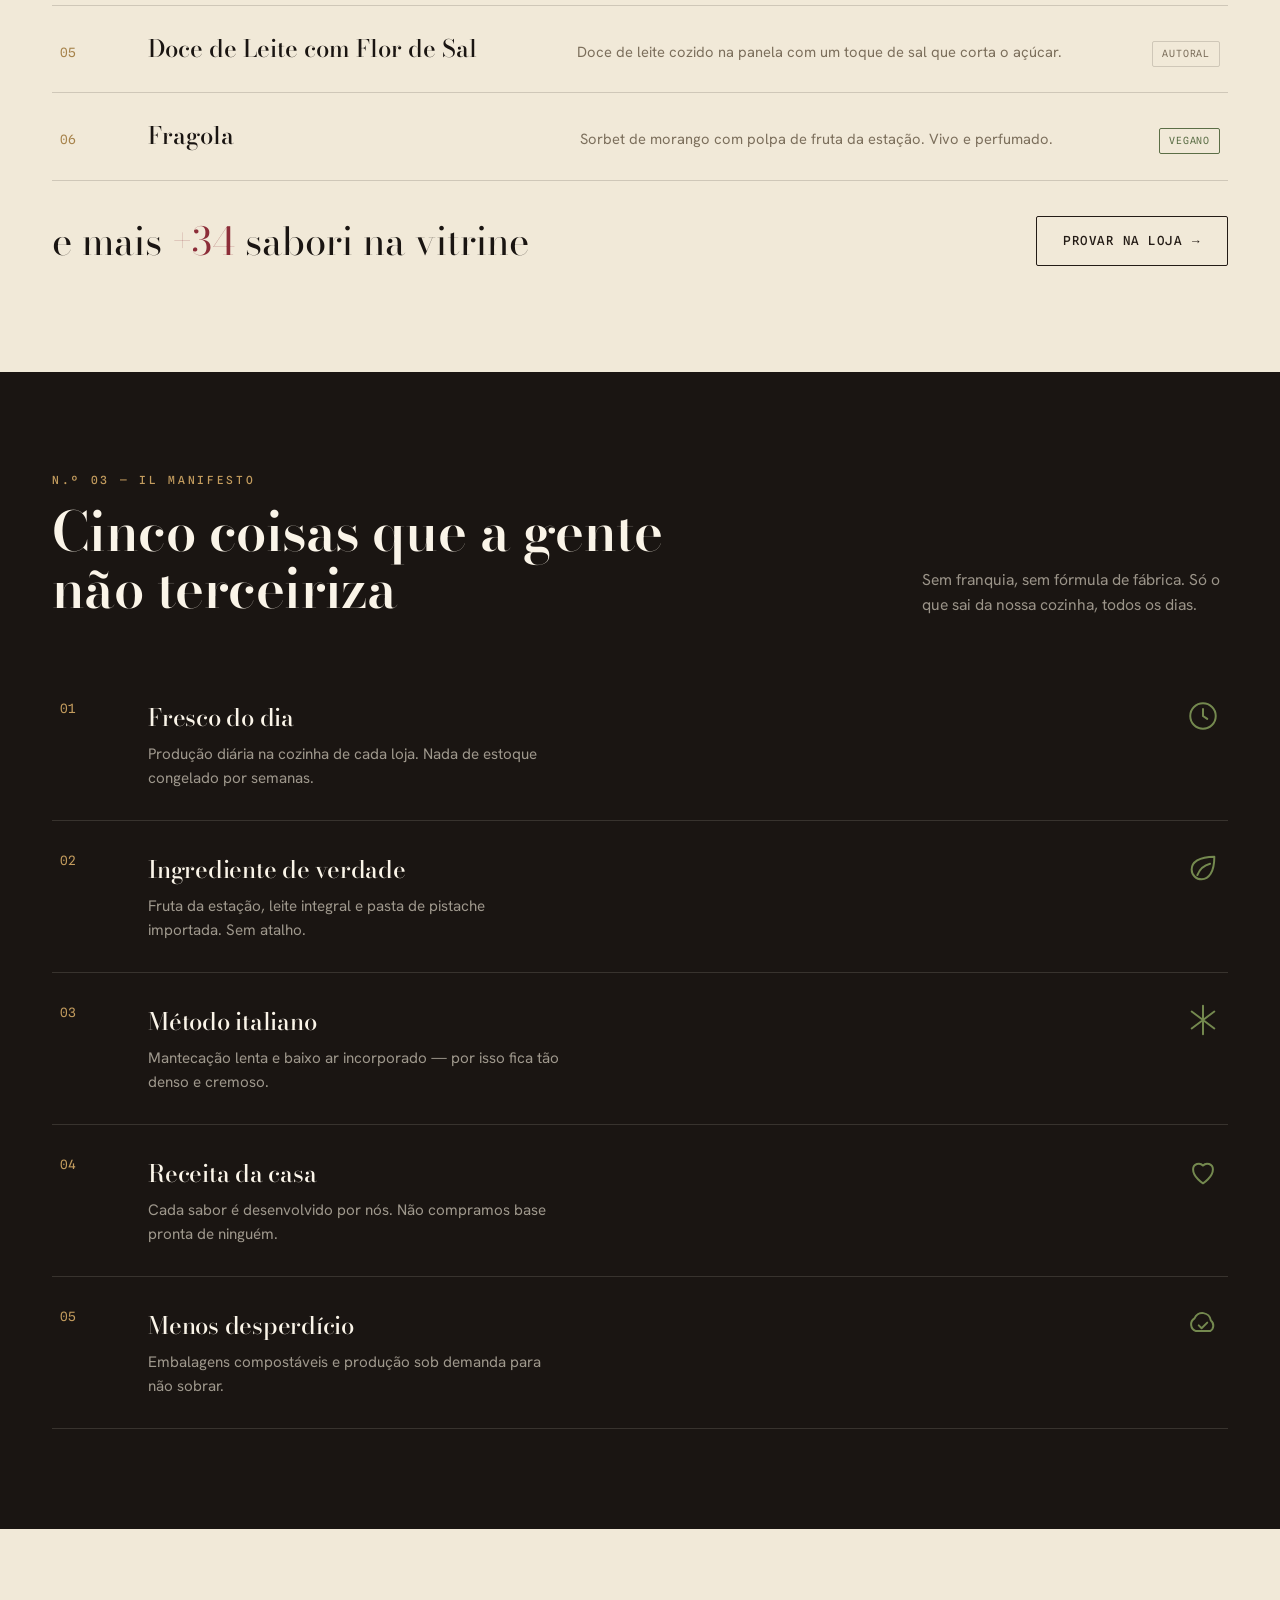
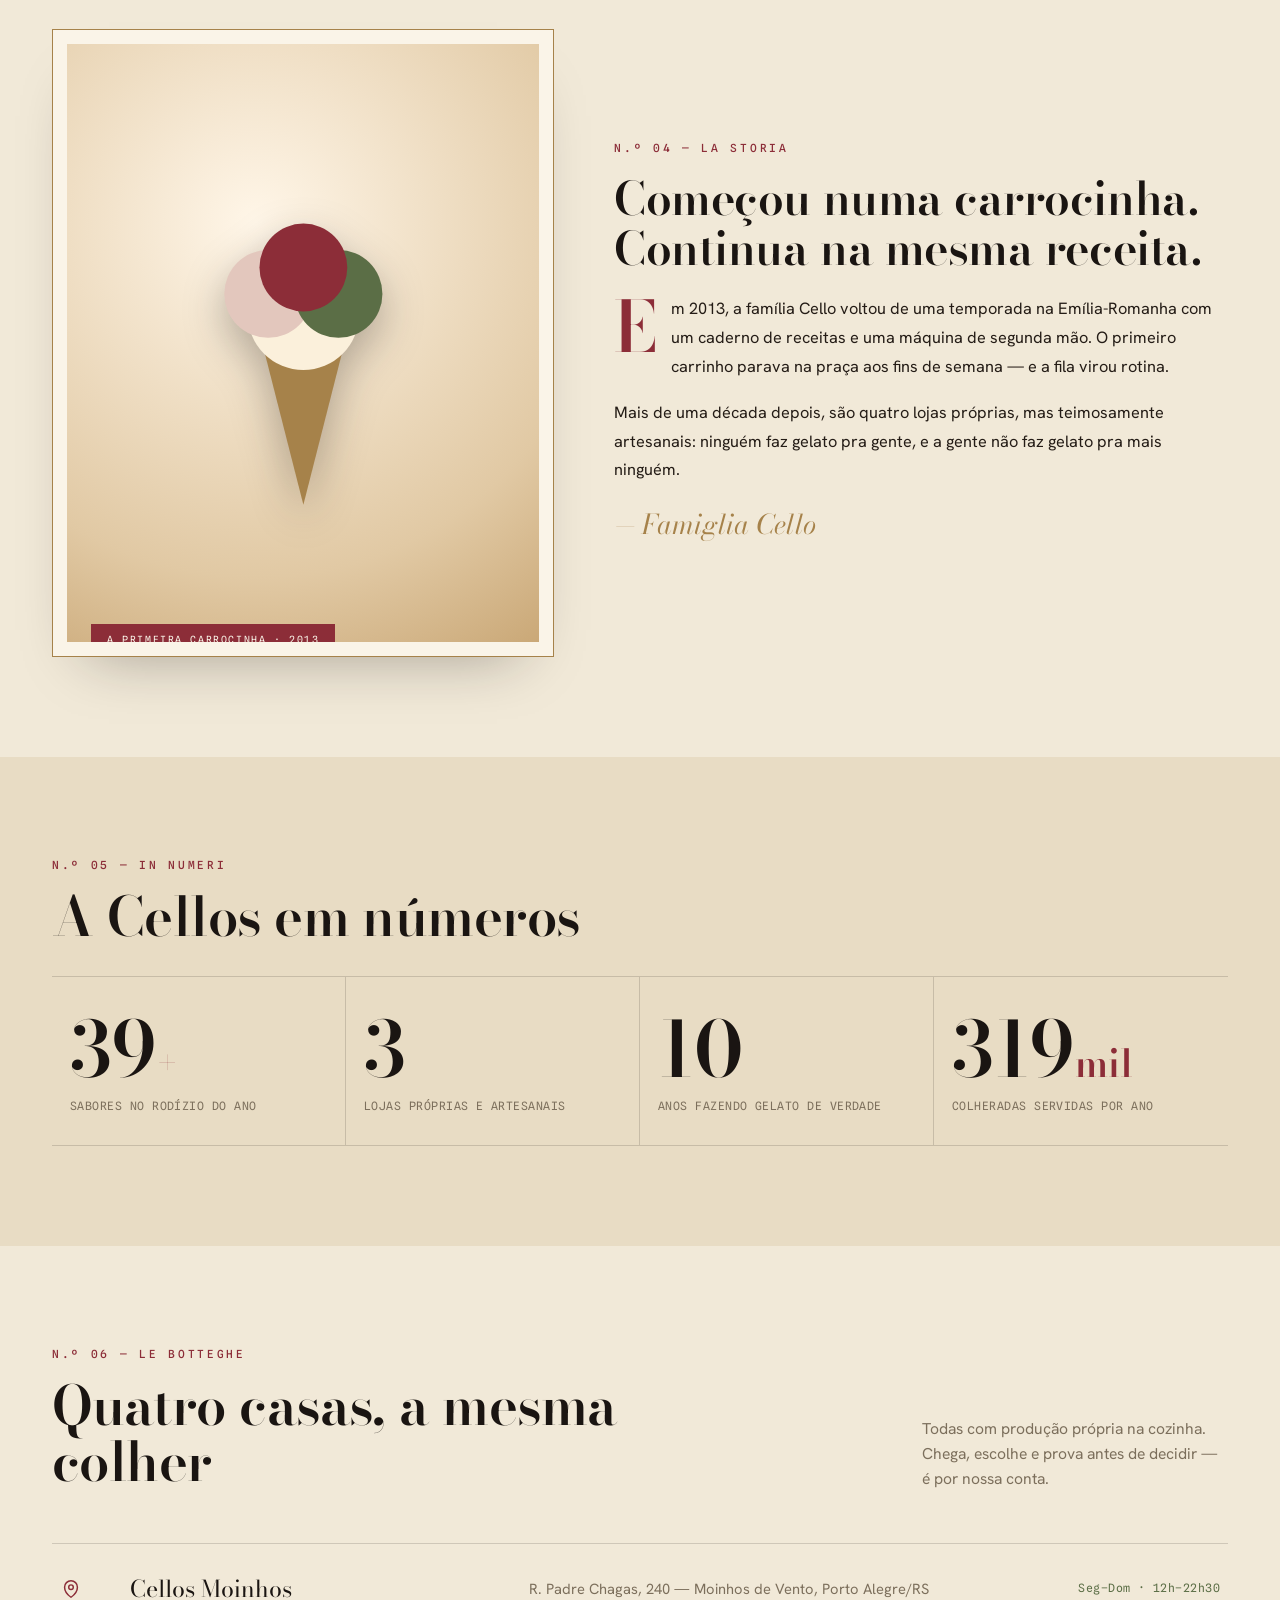
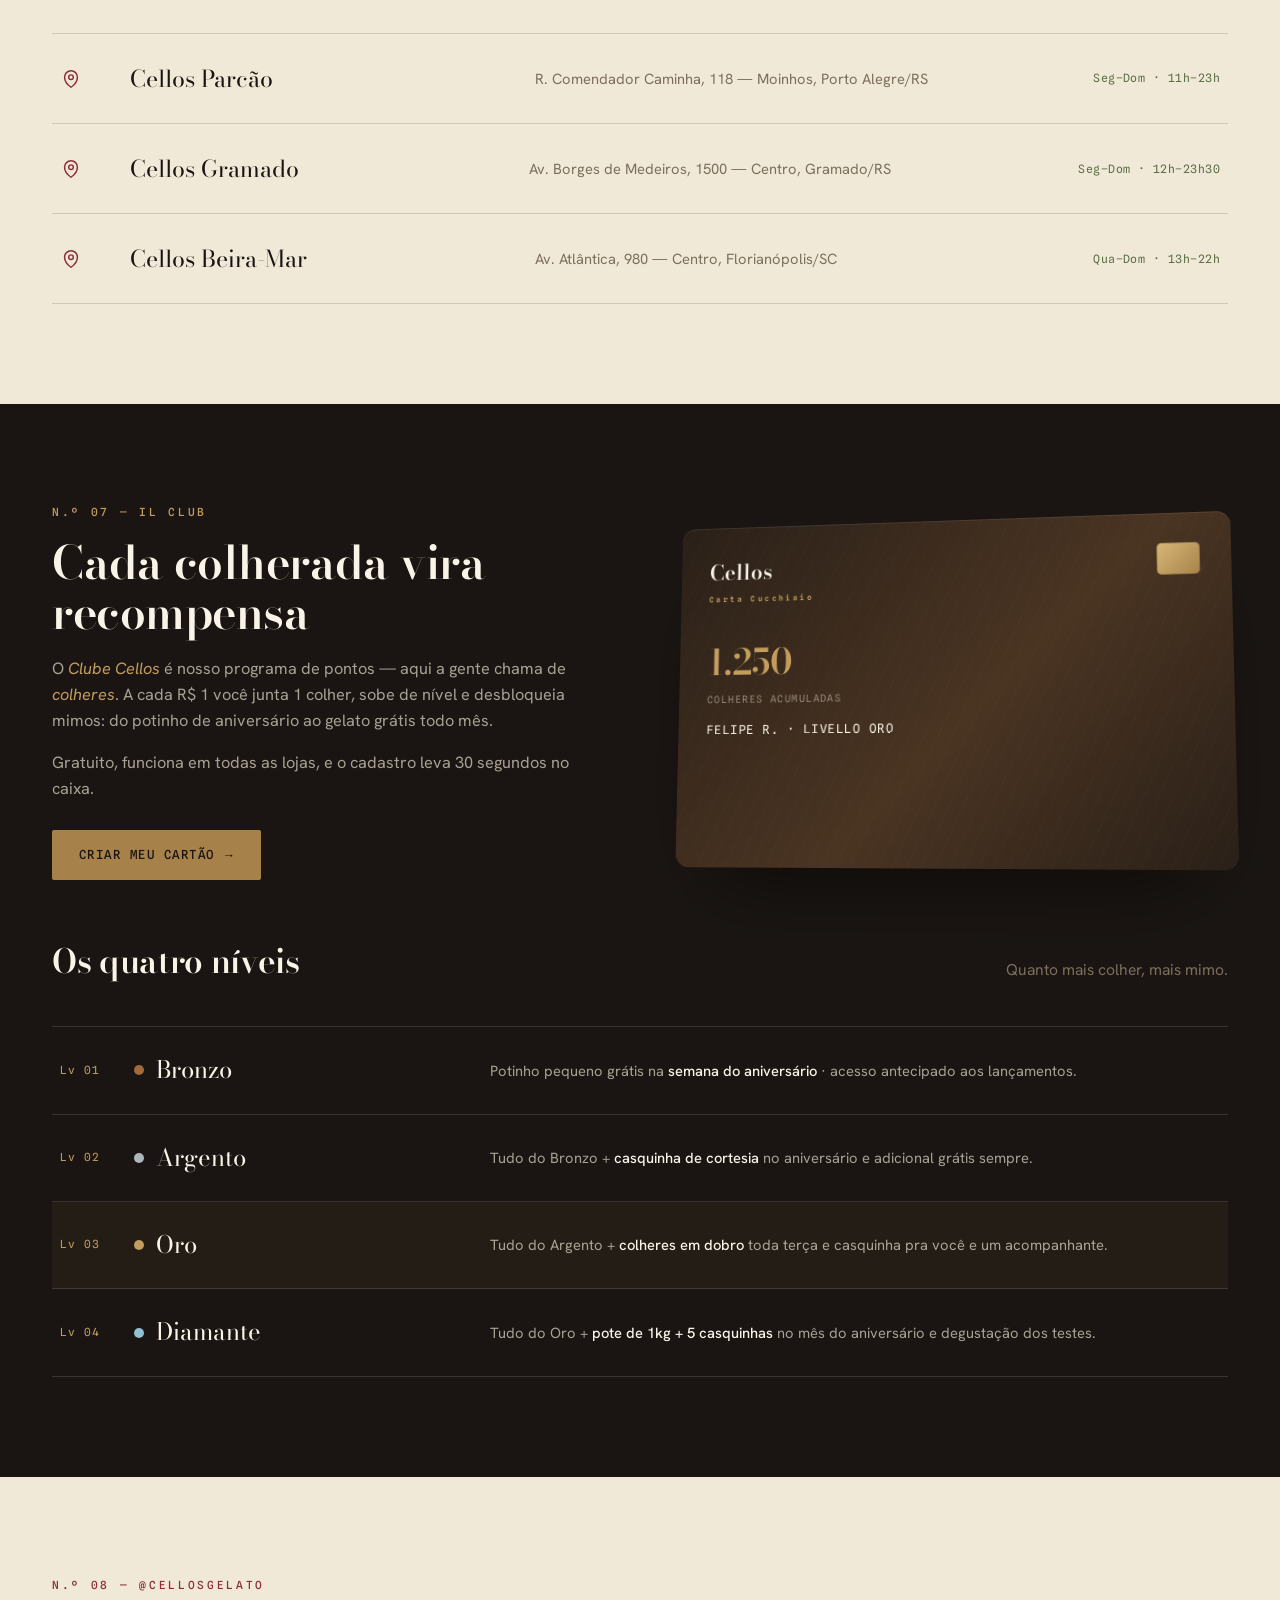
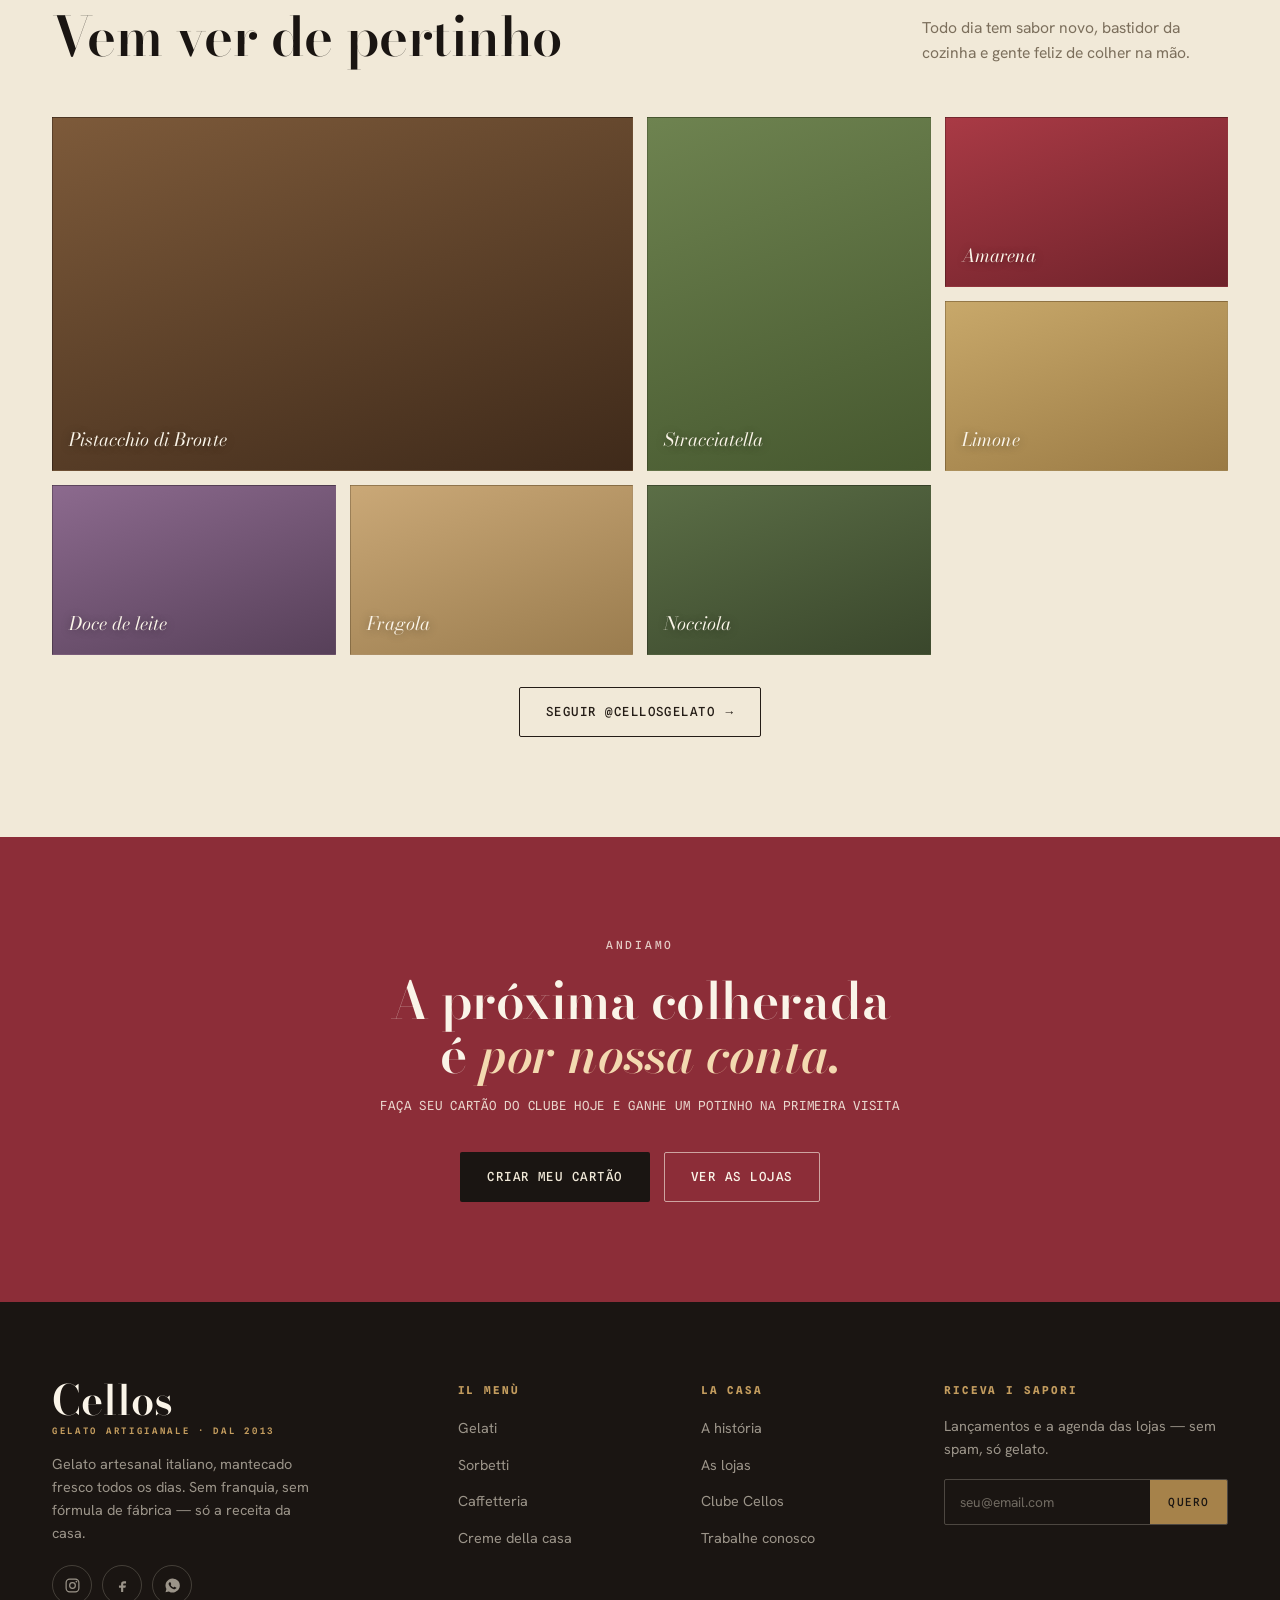
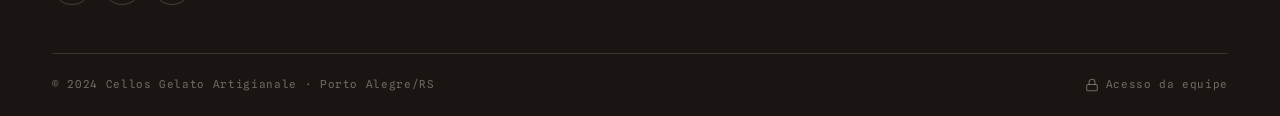
==== commit 16a0e651: "Redesign editorial: nova identidade visual (landing + painel) - Paleta nero/amarena/pistacchio/otton" ====
--- a/index.html
+++ b/index.html
@@ -3,621 +3,659 @@
 <head>
 <meta charset="UTF-8">
 <meta name="viewport" content="width=device-width, initial-scale=1.0">
-<title>Cellos Gelato — Gelato Artesanal Italiano</title>
-<meta name="description" content="Cellos Gelato — gelato artesanal italiano, feito fresco todos os dias com ingredientes selecionados. Conheça os sabores, as lojas e o Clube Cellos.">
+<title>Cellos Gelato — Gelato Artigianale</title>
+<meta name="description" content="Cellos Gelato — gelato artesanal italiano, mantecado fresco todos os dias desde 2013. Sabores autorais, lojas próprias e o Clube Cellos.">
 <link rel="preconnect" href="https://fonts.googleapis.com">
 <link rel="preconnect" href="https://fonts.gstatic.com" crossorigin>
-<link href="https://fonts.googleapis.com/css2?family=Fraunces:ital,opsz,wght@0,9..144,500;0,9..144,600;0,9..144,700;1,9..144,500&family=Inter:wght@300;400;500;600;700&display=swap" rel="stylesheet">
+<link href="https://fonts.googleapis.com/css2?family=Bodoni+Moda:ital,opsz,wght@0,6..96,400;0,6..96,500;0,6..96,600;0,6..96,700;1,6..96,400;1,6..96,500&family=Hanken+Grotesk:wght@300;400;500;600;700&family=Spline+Sans+Mono:wght@400;500;600&display=swap" rel="stylesheet">
 <style>
   :root{
-    --espresso:#2c2118;
-    --cocoa:#4a342a;
-    --cream:#f6f1e8;
-    --cream-2:#efe5d4;
-    --pistache:#3c6e47;
-    --pistache-soft:#cfe0d2;
-    --caramelo:#a9803f;
-    --gold:#c9a14e;
-    --rose:#e3c7bd;
-    --ink:#2c2118;
-    --muted:#7d7064;
-    --white:#fffdf9;
-    --shadow:0 18px 50px -22px rgba(44,33,24,.42);
-    --shadow-sm:0 6px 22px -14px rgba(44,33,24,.4);
-    --radius:18px;
-    --maxw:1160px;
+    --panna:#f1e9d8;        /* bone quente, fundo */
+    --panna-2:#e8dcc4;
+    --crema:#faf4e8;        /* claro */
+    --nero:#1a1512;         /* espresso quase-preto */
+    --nero-2:#241d18;
+    --ink:#241c16;          /* texto sobre claro */
+    --pistacchio:#5b6e46;   /* oliva-pistache maduro */
+    --pistacchio-2:#74894f;
+    --amarena:#8c2d38;      /* cereja italiana — acento principal */
+    --amarena-2:#a93a45;
+    --ottone:#a6824a;       /* latão — detalhes finos */
+    --ottone-2:#c39c5e;
+    --muted:#7c6f5c;
+    --line:rgba(36,28,22,.16);
+    --maxw:1240px;
+    --serif:'Bodoni Moda',Didot,'Times New Roman',serif;
+    --sans:'Hanken Grotesk',system-ui,sans-serif;
+    --mono:'Spline Sans Mono',ui-monospace,monospace;
   }
   *{box-sizing:border-box;margin:0;padding:0}
   html{scroll-behavior:smooth}
-  body{font-family:'Inter',system-ui,sans-serif;color:var(--ink);background:var(--cream);line-height:1.6;overflow-x:hidden}
-  h1,h2,h3,.serif{font-family:'Fraunces',Georgia,serif;font-weight:600}
+  body{font-family:var(--sans);color:var(--ink);background:var(--panna);line-height:1.6;overflow-x:hidden;-webkit-font-smoothing:antialiased}
+  /* textura de papel (grão) por cima de tudo */
+  body::before{content:"";position:fixed;inset:0;z-index:1;pointer-events:none;opacity:.045;mix-blend-mode:multiply;
+    background-image:url("data:image/svg+xml,%3Csvg xmlns='http://www.w3.org/2000/svg' width='180' height='180'%3E%3Cfilter id='n'%3E%3CfeTurbulence type='fractalNoise' baseFrequency='0.85' numOctaves='2' stitchTiles='stitch'/%3E%3C/filter%3E%3Crect width='100%25' height='100%25' filter='url(%23n)'/%3E%3C/svg%3E")}
+  h1,h2,h3,h4,.serif{font-family:var(--serif);font-weight:500;letter-spacing:-.01em}
   a{color:inherit;text-decoration:none}
   svg{display:block}
-  .wrap{max-width:var(--maxw);margin:0 auto;padding:0 24px}
-  .eyebrow{font-size:.74rem;letter-spacing:.24em;text-transform:uppercase;color:var(--pistache);font-weight:600;margin-bottom:14px}
-  .btn{display:inline-flex;align-items:center;gap:9px;padding:13px 26px;border-radius:40px;font-weight:600;font-size:.94rem;cursor:pointer;border:none;transition:transform .25s,box-shadow .25s,background .25s,color .25s}
-  .btn-primary{background:var(--espresso);color:var(--cream)}
-  .btn-primary:hover{transform:translateY(-2px);box-shadow:0 14px 30px -14px rgba(44,33,24,.7)}
-  .btn-ghost{background:transparent;color:var(--espresso);border:1.5px solid rgba(44,33,24,.22)}
-  .btn-ghost:hover{background:var(--espresso);color:var(--cream);transform:translateY(-2px)}
-
-  /* ---------- NAV ---------- */
-  header.nav{position:fixed;top:0;left:0;right:0;z-index:50;transition:background .35s,box-shadow .35s,padding .35s;padding:20px 0}
-  header.nav.scrolled{background:rgba(246,241,232,.94);backdrop-filter:blur(12px);box-shadow:0 6px 30px -20px rgba(44,33,24,.5);padding:12px 0}
-  .nav-inner{display:flex;align-items:center;justify-content:space-between}
-  .logo{display:flex;align-items:center;gap:12px;font-family:'Fraunces',serif;font-weight:600;font-size:1.4rem;color:var(--espresso)}
-  .logo .mark{width:40px;height:40px;flex:none}
-  .logo small{display:block;font-family:'Inter';font-weight:500;font-size:.58rem;letter-spacing:.3em;color:var(--pistache);text-transform:uppercase;margin-top:-2px}
-  nav.links{display:flex;align-items:center;gap:30px}
-  nav.links a{font-weight:500;font-size:.92rem;position:relative;color:var(--cocoa)}
-  nav.links a::after{content:"";position:absolute;left:0;bottom:-6px;width:0;height:2px;background:var(--pistache);transition:width .3s}
+  img{max-width:100%;display:block}
+  .wrap{max-width:var(--maxw);margin:0 auto;padding:0 32px;position:relative;z-index:2}
+  .label{font-family:var(--mono);font-size:.7rem;letter-spacing:.24em;text-transform:uppercase;color:var(--amarena);font-weight:500}
+  .label-num{font-family:var(--mono);font-size:.72rem;letter-spacing:.2em;color:var(--ottone);font-weight:500}
+  .rule{height:1px;background:var(--line);border:none}
+  .btn{display:inline-flex;align-items:center;gap:10px;padding:14px 26px;border-radius:2px;font-family:var(--mono);font-weight:500;font-size:.78rem;letter-spacing:.12em;text-transform:uppercase;cursor:pointer;border:1px solid transparent;transition:all .3s cubic-bezier(.2,.7,.2,1)}
+  .btn-solid{background:var(--nero);color:var(--panna)}
+  .btn-solid:hover{background:var(--amarena);transform:translateY(-2px)}
+  .btn-line{background:transparent;color:var(--ink);border-color:var(--ink)}
+  .btn-line:hover{background:var(--ink);color:var(--panna)}
+  .btn .arr{transition:transform .3s}
+  .btn:hover .arr{transform:translateX(4px)}
+
+  /* ===== top announcement ===== */
+  .ribbon{background:var(--nero);color:var(--panna);font-family:var(--mono);font-size:.68rem;letter-spacing:.18em;text-transform:uppercase;text-align:center;padding:8px 16px;position:relative;z-index:60}
+  .ribbon b{color:var(--ottone-2)}
+
+  /* ===== NAV ===== */
+  header.nav{position:sticky;top:0;z-index:50;background:rgba(241,233,216,.86);backdrop-filter:blur(10px);border-bottom:1px solid var(--line);transition:padding .3s}
+  .nav-inner{display:flex;align-items:center;justify-content:space-between;padding:18px 0}
+  .brand{display:flex;align-items:center;gap:13px}
+  .brand .mk{width:40px;height:40px;flex:none}
+  .brand .wm{font-family:var(--serif);font-weight:600;font-size:1.5rem;line-height:.9;color:var(--nero)}
+  .brand .wm small{display:block;font-family:var(--mono);font-weight:500;font-size:.54rem;letter-spacing:.34em;color:var(--pistacchio);text-transform:uppercase;margin-top:3px}
+  nav.links{display:flex;align-items:center;gap:34px}
+  nav.links a{font-family:var(--mono);font-size:.74rem;letter-spacing:.1em;text-transform:uppercase;color:var(--ink);position:relative;padding:4px 0}
+  nav.links a::after{content:"";position:absolute;left:0;bottom:-2px;width:0;height:1px;background:var(--amarena);transition:width .3s}
   nav.links a:hover::after{width:100%}
-  .nav-cta{margin-left:6px}
-  .burger{display:none;flex-direction:column;gap:5px;background:none;border:none;cursor:pointer;padding:8px}
-  .burger span{width:26px;height:2.5px;background:var(--espresso);border-radius:3px;transition:.3s}
-
-  /* ---------- HERO ---------- */
-  .hero{position:relative;min-height:100vh;display:flex;align-items:center;background:
-      radial-gradient(1100px 560px at 80% 16%, rgba(201,161,78,.16), transparent 60%),
-      radial-gradient(820px 460px at 10% 88%, rgba(60,110,71,.12), transparent 60%),
-      linear-gradient(165deg,#f8f3ea 0%, #efe4d2 100%);overflow:hidden}
-  .hero-grid{display:grid;grid-template-columns:1.05fr .95fr;gap:40px;align-items:center;width:100%;padding-top:80px}
-  .hero h1{font-size:clamp(2.5rem,5.2vw,4.2rem);line-height:1.05;font-weight:600;color:var(--espresso)}
-  .hero h1 em{font-style:italic;color:var(--caramelo)}
-  .hero p.lead{font-size:1.1rem;color:var(--muted);max-width:32ch;margin:22px 0 30px}
-  .hero-actions{display:flex;gap:14px;flex-wrap:wrap}
-  .hero-badges{display:flex;gap:24px;margin-top:36px;flex-wrap:wrap}
-  .hero-badge{display:flex;align-items:center;gap:9px;font-size:.85rem;color:var(--cocoa);font-weight:500}
-  .hero-badge svg{flex:none;color:var(--pistache)}
-  .hero-art{position:relative;display:flex;justify-content:center}
-  .scoop-stage{position:relative;width:min(380px,86%)}
-  .scoop-stage svg{position:relative;z-index:1;width:100%;height:auto;filter:drop-shadow(0 24px 30px rgba(44,33,24,.22))}
-  .scroll-hint{position:absolute;bottom:24px;left:50%;transform:translateX(-50%);display:flex;flex-direction:column;align-items:center;gap:8px;color:var(--muted);font-size:.7rem;letter-spacing:.18em;text-transform:uppercase}
-  .mouse{width:21px;height:34px;border:2px solid var(--muted);border-radius:13px;position:relative}
-  .mouse::after{content:"";position:absolute;top:6px;left:50%;transform:translateX(-50%);width:3.5px;height:7px;background:var(--muted);border-radius:3px;animation:wheel 1.7s infinite}
-  @keyframes wheel{0%{opacity:1;top:6px}70%{opacity:0;top:15px}100%{opacity:0}}
-
-  /* ---------- SECTION SHELL ---------- */
-  section{padding:94px 0;position:relative}
-  .section-head{text-align:center;max-width:640px;margin:0 auto 52px}
-  .section-head h2{font-size:clamp(2rem,3.4vw,2.7rem);color:var(--espresso);line-height:1.12}
-  .section-head p{color:var(--muted);margin-top:14px;font-size:1.02rem}
-
-  .reveal{opacity:0;transform:translateY(34px);transition:opacity .8s cubic-bezier(.2,.7,.2,1),transform .8s cubic-bezier(.2,.7,.2,1)}
+  nav.links a.cta{border:1px solid var(--ink);padding:10px 18px;border-radius:2px}
+  nav.links a.cta::after{display:none}
+  nav.links a.cta:hover{background:var(--nero);color:var(--panna)}
+  .burger{display:none;flex-direction:column;gap:5px;background:none;border:none;cursor:pointer;padding:8px;z-index:61}
+  .burger span{width:26px;height:2px;background:var(--nero);transition:.3s}
+
+  /* ===== HERO ===== */
+  .hero{position:relative;padding:64px 0 0;overflow:hidden}
+  .hero-grid{display:grid;grid-template-columns:1.15fr .85fr;gap:48px;align-items:center;min-height:78vh}
+  .hero-side{position:absolute;left:-44px;top:50%;transform:rotate(-90deg);transform-origin:center;font-family:var(--mono);font-size:.66rem;letter-spacing:.4em;text-transform:uppercase;color:var(--muted);white-space:nowrap}
+  .hero h1{font-size:clamp(3.2rem,8vw,7rem);line-height:.92;font-weight:600;color:var(--nero);letter-spacing:-.02em}
+  .hero h1 em{font-style:italic;font-weight:400;color:var(--amarena)}
+  .hero .lede{font-size:1.12rem;color:var(--ink);max-width:42ch;margin:30px 0 0;line-height:1.7}
+  .hero-meta{display:flex;gap:30px;margin-top:26px;flex-wrap:wrap}
+  .hero-meta .m{font-family:var(--mono);font-size:.72rem;letter-spacing:.04em;color:var(--muted)}
+  .hero-meta .m b{display:block;font-family:var(--serif);font-size:1.5rem;color:var(--nero);font-weight:600;letter-spacing:0}
+  .hero-actions{display:flex;gap:14px;margin-top:36px;flex-wrap:wrap}
+  .hero-art{position:relative;display:flex;justify-content:center;align-items:center}
+  .hero-plate{position:relative;width:min(420px,92%);aspect-ratio:1;border-radius:50%;
+    background:radial-gradient(circle at 38% 32%,#fbf5ea,#e6d6ba 70%,#d8c4a0);
+    box-shadow:0 40px 80px -40px rgba(26,21,18,.5), inset 0 0 0 1px rgba(166,130,74,.5), inset 0 0 0 9px rgba(250,244,232,.5), inset 0 0 0 10px rgba(166,130,74,.35);
+    display:grid;place-items:center}
+  .hero-plate svg{width:66%;height:auto;filter:drop-shadow(0 22px 26px rgba(26,21,18,.28))}
+  .hero-stamp{position:absolute;right:2%;bottom:2%;width:118px;height:118px;border-radius:50%;border:1px solid var(--ottone);display:grid;place-items:center;text-align:center;background:var(--panna);transform:rotate(-9deg)}
+  .hero-stamp .ring{font-family:var(--mono);font-size:.5rem;letter-spacing:.22em;color:var(--amarena);text-transform:uppercase}
+  .hero-stamp b{font-family:var(--serif);font-size:1.9rem;color:var(--nero);font-weight:600;display:block;line-height:1}
+
+  /* ===== MARQUEE ===== */
+  .marquee{border-top:1px solid var(--line);border-bottom:1px solid var(--line);background:var(--nero);color:var(--panna);overflow:hidden;margin-top:56px}
+  .marquee-track{display:flex;gap:0;white-space:nowrap;will-change:transform;animation:scroll-x 38s linear infinite}
+  .marquee:hover .marquee-track{animation-play-state:paused}
+  .marquee span{font-family:var(--serif);font-style:italic;font-size:1.7rem;padding:18px 0;display:inline-flex;align-items:center}
+  .marquee span::after{content:"·";color:var(--ottone-2);margin:0 30px;font-style:normal}
+  @keyframes scroll-x{from{transform:translateX(0)}to{transform:translateX(-50%)}}
+
+  /* ===== SECTION SHELL ===== */
+  section{padding:100px 0;position:relative}
+  .sec-head{display:flex;align-items:flex-end;justify-content:space-between;gap:24px;margin-bottom:52px;flex-wrap:wrap}
+  .sec-head h2{font-size:clamp(2.2rem,4.4vw,3.4rem);color:var(--nero);line-height:1.04;font-weight:600;max-width:18ch}
+  .sec-head .stitle{flex:1;min-width:260px}
+  .sec-head .ssub{max-width:34ch;color:var(--muted);font-size:.98rem}
+  .reveal{opacity:0;transform:translateY(28px);transition:opacity .9s cubic-bezier(.2,.7,.2,1),transform .9s cubic-bezier(.2,.7,.2,1)}
   .reveal.in{opacity:1;transform:none}
-  .reveal.d1{transition-delay:.07s}.reveal.d2{transition-delay:.14s}.reveal.d3{transition-delay:.21s}
-  .reveal.d4{transition-delay:.28s}.reveal.d5{transition-delay:.35s}
-
-  /* ---------- ICON STYLES ---------- */
-  .ic-circle{width:58px;height:58px;border-radius:16px;display:grid;place-items:center;background:var(--pistache-soft);color:var(--pistache);margin-bottom:16px}
-  .ic-circle svg{width:26px;height:26px}
-
-  /* ---------- CATEGORIES ---------- */
-  .cats{background:var(--white)}
-  .cat-grid{display:grid;grid-template-columns:repeat(5,1fr);gap:18px}
-  .cat-card{border-radius:var(--radius);padding:28px 22px;text-align:center;background:var(--cream);border:1px solid rgba(44,33,24,.06);transition:transform .35s,box-shadow .35s}
-  .cat-card:hover{transform:translateY(-8px);box-shadow:var(--shadow)}
-  .cat-card .ic-circle{margin-left:auto;margin-right:auto}
-  .cat-card h3{font-size:1.16rem;color:var(--espresso);margin-bottom:6px}
-  .cat-card p{font-size:.84rem;color:var(--muted);line-height:1.5}
-  .cat-card .tag{margin-top:14px;display:inline-block;font-size:.7rem;font-weight:600;letter-spacing:.08em;color:var(--pistache);text-transform:uppercase}
-
-  /* ---------- PILLARS ---------- */
-  .pillars{background:linear-gradient(180deg,var(--cream) 0%, var(--cream-2) 100%)}
-  .pill-grid{display:grid;grid-template-columns:repeat(5,1fr);gap:16px}
-  .pill{text-align:center;padding:20px 12px}
-  .pill .ic-circle{margin-left:auto;margin-right:auto;background:var(--white);box-shadow:var(--shadow-sm)}
-  .pill h4{font-family:'Fraunces';font-size:1.02rem;color:var(--espresso);margin-bottom:6px}
-  .pill p{font-size:.82rem;color:var(--muted)}
-
-  /* ---------- STORY ---------- */
-  .story-grid{display:grid;grid-template-columns:1fr 1fr;gap:56px;align-items:center}
+  .reveal.d1{transition-delay:.08s}.reveal.d2{transition-delay:.16s}.reveal.d3{transition-delay:.24s}.reveal.d4{transition-delay:.32s}
+
+  /* ===== MENU / SABORES ===== */
+  .menu-list{border-top:1px solid var(--line)}
+  .menu-row{display:grid;grid-template-columns:64px 1.1fr 1.5fr auto;gap:24px;align-items:baseline;padding:24px 8px;border-bottom:1px solid var(--line);transition:background .3s,padding .3s;cursor:default}
+  .menu-row:hover{background:var(--crema);padding-left:18px;padding-right:18px}
+  .menu-row .mn{font-family:var(--mono);font-size:.8rem;color:var(--ottone)}
+  .menu-row .name{font-family:var(--serif);font-size:1.5rem;color:var(--nero);font-weight:500}
+  .menu-row .name em{font-style:italic;color:var(--amarena);font-size:.8rem;font-family:var(--mono);letter-spacing:.08em;margin-left:10px;text-transform:uppercase;vertical-align:middle}
+  .menu-row .desc{color:var(--muted);font-size:.92rem;line-height:1.5}
+  .menu-row .tags{display:flex;gap:7px;justify-content:flex-end;flex-wrap:wrap}
+  .tag{font-family:var(--mono);font-size:.62rem;letter-spacing:.08em;text-transform:uppercase;padding:4px 9px;border:1px solid var(--line);border-radius:2px;color:var(--muted)}
+  .tag.v{color:var(--pistacchio);border-color:var(--pistacchio)}
+  .tag.new{color:var(--amarena);border-color:var(--amarena)}
+  .menu-foot{display:flex;justify-content:space-between;align-items:center;margin-top:30px;flex-wrap:wrap;gap:16px}
+  .menu-foot .count{font-family:var(--serif);font-size:2.4rem;color:var(--nero)}
+  .menu-foot .count span{color:var(--amarena)}
+
+  /* ===== MANIFESTO (nero block) ===== */
+  .manifesto{background:var(--nero);color:var(--panna);position:relative}
+  .manifesto .label{color:var(--ottone-2)}
+  .manifesto h2{color:var(--crema)}
+  .manifesto .sec-head .ssub{color:rgba(241,233,216,.6)}
+  .promise{display:grid;grid-template-columns:64px 1fr auto;gap:24px;align-items:start;padding:30px 8px;border-bottom:1px solid rgba(241,233,216,.14)}
+  .promise:first-of-type{border-top:1px solid rgba(241,233,216,.14)}
+  .promise .pn{font-family:var(--mono);font-size:.8rem;color:var(--ottone-2)}
+  .promise h4{font-family:var(--serif);font-size:1.5rem;color:var(--crema);font-weight:500}
+  .promise p{color:rgba(241,233,216,.62);font-size:.95rem;max-width:46ch;margin-top:4px}
+  .promise .ic{width:34px;height:34px;color:var(--pistacchio-2)}
+
+  /* ===== STORY ===== */
+  .story-grid{display:grid;grid-template-columns:.9fr 1.1fr;gap:60px;align-items:center}
   .story-art{position:relative}
-  .story-photo{border-radius:26px;aspect-ratio:4/4.4;overflow:hidden;position:relative;background:
-      radial-gradient(circle at 32% 26%, #fff5e6, transparent 55%),
-      linear-gradient(160deg,#e6c79c,#b98f54 60%,#8c632f);box-shadow:var(--shadow);display:grid;place-items:center}
-  .story-photo svg{width:58%;height:auto;filter:drop-shadow(0 16px 22px rgba(44,33,24,.3))}
-  .story-stamp{position:absolute;bottom:-22px;right:-16px;width:118px;height:118px;border-radius:50%;background:var(--pistache);color:var(--white);display:grid;place-items:center;text-align:center;font-family:'Fraunces';font-weight:600;line-height:1.05;box-shadow:var(--shadow);transform:rotate(-7deg);border:3px dashed rgba(255,255,255,.55);font-size:.86rem;padding:10px}
-  .story-stamp b{font-size:1.85rem;display:block}
-  .story-copy h2{font-size:clamp(1.9rem,3.2vw,2.5rem);color:var(--espresso);line-height:1.14;margin-bottom:18px}
-  .story-copy p{color:var(--muted);margin-bottom:15px}
-  .story-sign{margin-top:22px;font-family:'Fraunces';font-style:italic;font-size:1.4rem;color:var(--caramelo)}
-
-  /* ---------- STATS ---------- */
-  .stats{background:var(--espresso);color:var(--cream);overflow:hidden;position:relative}
-  .stats::before{content:"";position:absolute;inset:0;background:radial-gradient(640px 280px at 85% 10%,rgba(201,161,78,.16),transparent 60%),radial-gradient(560px 280px at 10% 90%,rgba(60,110,71,.18),transparent 60%)}
-  .stat-grid{display:grid;grid-template-columns:repeat(4,1fr);gap:24px;position:relative}
-  .stat{text-align:center;padding:16px}
-  .stat .num{font-family:'Fraunces';font-weight:600;font-size:clamp(2.4rem,4.6vw,3.4rem);color:var(--gold);line-height:1}
-  .stat .lbl{margin-top:10px;font-size:.9rem;color:rgba(246,241,232,.78)}
-  .stat .plus{color:var(--pistache-soft)}
-
-  /* ---------- STORES ---------- */
-  .stores{background:var(--white)}
-  .store-grid{display:grid;grid-template-columns:repeat(4,1fr);gap:18px}
-  .store{border-radius:var(--radius);overflow:hidden;background:var(--cream);border:1px solid rgba(44,33,24,.07);transition:transform .35s,box-shadow .35s}
-  .store:hover{transform:translateY(-7px);box-shadow:var(--shadow)}
-  .store .ph{height:110px;display:flex;align-items:flex-end;padding:14px;color:#fff;position:relative}
-  .store .ph svg{position:absolute;top:14px;right:14px;opacity:.85;width:22px;height:22px}
-  .store .ph span{font-family:'Fraunces';font-weight:600;font-size:1.05rem;text-shadow:0 1px 6px rgba(0,0,0,.25)}
-  .store .ph.a{background:linear-gradient(150deg,#c79a63,#a9803f)}
-  .store .ph.b{background:linear-gradient(150deg,#5e8a63,#3c6e47)}
-  .store .ph.c{background:linear-gradient(150deg,#b98f6f,#8c5a3c)}
-  .store .ph.d{background:linear-gradient(150deg,#6e8aa0,#456178)}
-  .store .body{padding:18px}
-  .store .addr{font-size:.85rem;color:var(--muted);margin-bottom:12px;min-height:42px}
-  .store .hours{font-size:.78rem;color:var(--pistache);font-weight:600;display:flex;align-items:center;gap:6px}
-
-  /* ---------- LOYALTY ---------- */
-  .loyalty{background:linear-gradient(180deg,var(--cream-2),var(--cream))}
-  .loyalty-intro{display:grid;grid-template-columns:1fr 1fr;gap:48px;align-items:center;margin-bottom:60px}
-  .loyalty-card-visual{border-radius:22px;padding:32px;color:var(--cream);position:relative;overflow:hidden;background:linear-gradient(135deg,#2c2118,#5a3d2b);box-shadow:var(--shadow);min-height:220px}
-  .loyalty-card-visual::after{content:"";position:absolute;width:240px;height:240px;border-radius:50%;background:radial-gradient(circle,rgba(201,161,78,.32),transparent 70%);top:-80px;right:-60px}
-  .lcv-top{display:flex;justify-content:space-between;align-items:flex-start;position:relative;z-index:1}
-  .lcv-chip{width:42px;height:32px;border-radius:6px;background:linear-gradient(135deg,#e3c98c,#bf9450)}
-  .lcv-brand{font-family:'Fraunces';font-weight:600;font-size:1.25rem}
-  .lcv-brand small{display:block;font-family:'Inter';font-size:.56rem;letter-spacing:.3em;color:var(--gold)}
-  .lcv-points{position:relative;z-index:1;margin-top:40px}
-  .lcv-points .p{font-family:'Fraunces';font-size:2.3rem;font-weight:600;color:var(--gold)}
-  .lcv-points .l{font-size:.8rem;color:rgba(246,241,232,.7)}
-  .lcv-name{position:relative;z-index:1;margin-top:16px;font-size:.9rem;letter-spacing:.05em}
-  .loyalty-intro h2{font-size:clamp(1.9rem,3.2vw,2.5rem);color:var(--espresso);line-height:1.14;margin-bottom:14px}
-  .loyalty-intro p{color:var(--muted);margin-bottom:14px}
-  .how{display:flex;gap:12px;margin-top:20px;flex-wrap:wrap}
-  .how .step{flex:1;min-width:120px;background:var(--white);border-radius:14px;padding:16px;text-align:center;box-shadow:var(--shadow-sm)}
-  .how .step .n{width:28px;height:28px;border-radius:50%;background:var(--pistache);color:#fff;display:grid;place-items:center;font-weight:700;margin:0 auto 10px;font-size:.85rem}
-  .how .step b{font-size:.84rem;color:var(--espresso);display:block}
-  .how .step span{font-size:.74rem;color:var(--muted)}
-
-  .tiers{display:grid;grid-template-columns:repeat(4,1fr);gap:18px}
-  .tier{border-radius:var(--radius);padding:26px 22px;background:var(--white);border:1px solid rgba(44,33,24,.07);position:relative;transition:transform .35s,box-shadow .35s}
-  .tier:hover{transform:translateY(-8px);box-shadow:var(--shadow)}
-  .tier.featured{background:linear-gradient(180deg,#fffaf0,#fff);border:1.5px solid var(--gold)}
-  .tier .tier-ic{width:50px;height:50px;border-radius:14px;display:grid;place-items:center;margin-bottom:14px;color:#fff}
-  .tier .tier-ic svg{width:24px;height:24px}
-  .tier.bronze .tier-ic{background:linear-gradient(135deg,#bd8a5b,#945f33)}
-  .tier.prata .tier-ic{background:linear-gradient(135deg,#aeb6bd,#868e97)}
-  .tier.ouro .tier-ic{background:linear-gradient(135deg,#dcb766,#c2972f)}
-  .tier.diamante .tier-ic{background:linear-gradient(135deg,#8fc0d4,#5f8fb8)}
-  .tier h4{font-family:'Fraunces';font-size:1.28rem;color:var(--espresso)}
-  .tier .req{font-size:.76rem;color:var(--pistache);font-weight:600;margin:4px 0 16px}
-  .tier ul{list-style:none;display:flex;flex-direction:column;gap:10px}
-  .tier li{font-size:.84rem;color:var(--cocoa);display:flex;gap:9px;align-items:flex-start;line-height:1.4}
-  .tier li svg{flex:none;margin-top:3px;color:var(--pistache)}
-  .ribbon{position:absolute;top:15px;right:-32px;background:var(--gold);color:#fff;font-size:.64rem;font-weight:700;letter-spacing:.1em;padding:5px 38px;transform:rotate(45deg);text-transform:uppercase}
-
-  /* ---------- GALLERY ---------- */
-  .insta{background:var(--white)}
-  .insta-grid{display:grid;grid-template-columns:repeat(6,1fr);gap:12px}
-  .insta-grid .ig{aspect-ratio:1;border-radius:14px;display:flex;align-items:flex-end;padding:12px;position:relative;overflow:hidden;cursor:pointer;transition:transform .35s}
-  .insta-grid .ig:hover{transform:scale(1.03)}
-  .insta-grid .ig span{position:relative;z-index:1;color:#fff;font-size:.78rem;font-weight:600;text-shadow:0 1px 6px rgba(0,0,0,.35)}
-  .ig:nth-child(1){background:linear-gradient(150deg,#cf9f6a,#a9803f)}
-  .ig:nth-child(2){background:linear-gradient(150deg,#6a4634,#3f2a20)}
-  .ig:nth-child(3){background:linear-gradient(150deg,#cdb24e,#a98f2c)}
-  .ig:nth-child(4){background:linear-gradient(150deg,#5e8a63,#3c6e47)}
-  .ig:nth-child(5){background:linear-gradient(150deg,#b0566a,#83384a)}
-  .ig:nth-child(6){background:linear-gradient(150deg,#d8c39a,#b09a6a)}
-  .insta-handle{text-align:center;margin-top:28px}
-  .insta-handle a{font-weight:600;color:var(--pistache)}
-
-  /* ---------- CTA STRIP ---------- */
-  .cta-strip{background:var(--pistache);color:#fff;text-align:center}
-  .cta-strip h2{font-size:clamp(1.8rem,3.2vw,2.4rem);margin-bottom:10px}
-  .cta-strip p{opacity:.92;margin-bottom:24px;max-width:48ch;margin-left:auto;margin-right:auto}
-  .cta-strip .btn-primary{background:var(--espresso)}
-  .cta-strip .btn-ghost{border-color:rgba(255,255,255,.55);color:#fff}
-  .cta-strip .btn-ghost:hover{background:#fff;color:var(--pistache)}
-
-  /* ---------- FOOTER ---------- */
-  footer{background:var(--espresso);color:rgba(246,241,232,.78);padding:66px 0 0}
-  .foot-grid{display:grid;grid-template-columns:1.6fr 1fr 1fr 1.4fr;gap:34px}
-  footer h5{font-family:'Fraunces';color:var(--cream);font-size:1.05rem;margin-bottom:15px}
-  footer .logo{color:var(--cream);margin-bottom:16px}
-  footer p{font-size:.87rem;margin-bottom:14px}
-  footer ul{list-style:none;display:flex;flex-direction:column;gap:9px}
-  footer ul a{font-size:.87rem;transition:color .25s}
-  footer ul a:hover{color:var(--gold)}
-  .news{display:flex;gap:8px;margin-top:12px}
-  .news input{flex:1;padding:11px 15px;border-radius:40px;border:1px solid rgba(246,241,232,.24);background:rgba(255,255,255,.06);color:var(--cream);font-family:inherit;font-size:.85rem}
-  .news input::placeholder{color:rgba(246,241,232,.5)}
-  .news button{padding:11px 19px;border-radius:40px;border:none;background:var(--gold);color:var(--espresso);font-weight:600;cursor:pointer}
-  .socials{display:flex;gap:11px;margin-top:18px}
-  .socials a{width:38px;height:38px;border-radius:50%;display:grid;place-items:center;background:rgba(246,241,232,.1);transition:.3s}
-  .socials a:hover{background:var(--gold);color:var(--espresso);transform:translateY(-3px)}
-  .foot-bottom{border-top:1px solid rgba(246,241,232,.14);margin-top:44px;padding:22px 0;display:flex;justify-content:space-between;flex-wrap:wrap;gap:12px;font-size:.78rem;color:rgba(246,241,232,.55)}
-  .admin-link{display:inline-flex;align-items:center;gap:7px;color:rgba(246,241,232,.5);transition:color .25s}
-  .admin-link:hover{color:var(--gold)}
-  .admin-link svg{width:15px;height:15px}
-
-  .toast{position:fixed;bottom:24px;left:50%;transform:translateX(-50%) translateY(120px);background:var(--espresso);color:var(--cream);padding:13px 24px;border-radius:40px;box-shadow:var(--shadow);z-index:80;transition:transform .4s;font-size:.88rem}
+  .story-frame{aspect-ratio:4/5;border:1px solid var(--ottone);padding:14px;background:var(--crema);box-shadow:0 30px 60px -36px rgba(26,21,18,.4)}
+  .story-frame .inner{height:100%;background:radial-gradient(circle at 40% 30%,#fff6e8,#e1c9a4 70%,#caa877);display:grid;place-items:center;position:relative;overflow:hidden}
+  .story-frame .inner svg{width:62%;filter:drop-shadow(0 16px 20px rgba(26,21,18,.3))}
+  .story-cap{position:absolute;bottom:-14px;left:24px;background:var(--amarena);color:var(--crema);font-family:var(--mono);font-size:.62rem;letter-spacing:.16em;text-transform:uppercase;padding:8px 16px}
+  .story-copy h2{font-size:clamp(2rem,3.6vw,2.9rem);color:var(--nero);line-height:1.08;margin-bottom:22px;font-weight:600}
+  .story-copy p{color:var(--ink);margin-bottom:18px;font-size:1.02rem;line-height:1.75}
+  .story-copy p.drop::first-letter{font-family:var(--serif);font-size:4.4rem;float:left;line-height:.74;padding:6px 14px 0 0;color:var(--amarena);font-weight:600}
+  .story-sign{font-family:var(--serif);font-style:italic;font-size:1.7rem;color:var(--ottone);margin-top:14px}
+
+  /* ===== NUMBERS ===== */
+  .nums{background:var(--panna-2)}
+  .nums-grid{display:grid;grid-template-columns:repeat(4,1fr);gap:0;border-top:1px solid var(--line)}
+  .num-cell{padding:38px 18px 30px;border-bottom:1px solid var(--line);border-right:1px solid var(--line)}
+  .num-cell:nth-child(4n){border-right:none}
+  .num-cell .fig{font-family:var(--serif);font-size:clamp(3rem,6vw,5rem);color:var(--nero);line-height:.9;font-weight:600}
+  .num-cell .fig .u{color:var(--amarena);font-size:.5em}
+  .num-cell .cap{font-family:var(--mono);font-size:.72rem;letter-spacing:.04em;color:var(--muted);margin-top:14px;text-transform:uppercase;line-height:1.5}
+
+  /* ===== LOJAS ===== */
+  .stores-list{border-top:1px solid var(--line)}
+  .store-row{display:grid;grid-template-columns:46px 1fr 1.4fr auto;gap:24px;align-items:center;padding:26px 8px;border-bottom:1px solid var(--line);transition:background .3s,padding .3s}
+  .store-row:hover{background:var(--crema);padding-left:18px}
+  .store-row .si{width:22px;height:22px;color:var(--amarena)}
+  .store-row .sname{font-family:var(--serif);font-size:1.45rem;color:var(--nero)}
+  .store-row .saddr{color:var(--muted);font-size:.92rem}
+  .store-row .shours{font-family:var(--mono);font-size:.72rem;letter-spacing:.04em;color:var(--pistacchio);text-align:right}
+
+  /* ===== CLUBE ===== */
+  .clube{background:var(--nero);color:var(--panna)}
+  .clube .label{color:var(--ottone-2)}
+  .clube-top{display:grid;grid-template-columns:1fr 1fr;gap:56px;align-items:center;margin-bottom:64px}
+  .clube h2{color:var(--crema);font-size:clamp(2rem,3.6vw,3rem);line-height:1.08;margin-bottom:18px;font-weight:600}
+  .clube p{color:rgba(241,233,216,.66);margin-bottom:16px;font-size:1.02rem}
+  .clube p em{color:var(--ottone-2);font-style:italic}
+  .card-3d{perspective:1200px}
+  .member-card{aspect-ratio:1.6/1;border-radius:14px;padding:30px;position:relative;overflow:hidden;
+    background:linear-gradient(135deg,#2a2018,#4a3422 55%,#2a2018);
+    box-shadow:0 40px 80px -40px rgba(0,0,0,.7), inset 0 1px 0 rgba(255,255,255,.08);
+    transform:rotateX(6deg) rotateY(-8deg);transition:transform .5s}
+  .member-card:hover{transform:rotateX(0) rotateY(0)}
+  .member-card::after{content:"";position:absolute;inset:0;background:repeating-linear-gradient(115deg,transparent 0 12px,rgba(255,255,255,.018) 12px 13px)}
+  .mc-top{display:flex;justify-content:space-between;align-items:flex-start;position:relative;z-index:1}
+  .mc-brand{font-family:var(--serif);font-size:1.4rem;color:var(--crema);font-weight:600}
+  .mc-brand small{display:block;font-family:var(--mono);font-size:.5rem;letter-spacing:.3em;color:var(--ottone-2);margin-top:3px}
+  .mc-chip{width:42px;height:32px;border-radius:5px;background:linear-gradient(135deg,#d8b878,#a6824a);box-shadow:inset 0 0 0 1px rgba(0,0,0,.2)}
+  .mc-pts{position:relative;z-index:1;margin-top:30px}
+  .mc-pts .v{font-family:var(--serif);font-size:2.3rem;color:var(--ottone-2);font-weight:600}
+  .mc-pts .l{font-family:var(--mono);font-size:.64rem;letter-spacing:.14em;text-transform:uppercase;color:rgba(241,233,216,.5)}
+  .mc-name{position:relative;z-index:1;margin-top:14px;font-family:var(--mono);font-size:.78rem;letter-spacing:.12em;color:var(--crema)}
+  .tiers{border-top:1px solid rgba(241,233,216,.14)}
+  .tier-row{display:grid;grid-template-columns:50px 1fr 2.2fr;gap:24px;align-items:center;padding:24px 8px;border-bottom:1px solid rgba(241,233,216,.14);transition:background .3s,padding .3s}
+  .tier-row:hover{background:rgba(241,233,216,.04);padding-left:16px}
+  .tier-row.feat{background:rgba(166,130,74,.08)}
+  .tier-row .ti{font-family:var(--mono);font-size:.7rem;letter-spacing:.1em;color:var(--ottone-2)}
+  .tier-row .tname{font-family:var(--serif);font-size:1.5rem;color:var(--crema);display:flex;align-items:center;gap:12px}
+  .tier-row .tname .dot{width:10px;height:10px;border-radius:50%}
+  .tier-row .tperk{color:rgba(241,233,216,.66);font-size:.92rem}
+  .tier-row .tperk b{color:var(--crema);font-weight:500}
+
+  /* ===== GALLERY ===== */
+  .gallery-grid{display:grid;grid-template-columns:repeat(4,1fr);grid-auto-rows:170px;gap:14px}
+  .gi{position:relative;overflow:hidden;border:1px solid var(--line);display:flex;align-items:flex-end;padding:16px;color:var(--crema)}
+  .gi span{position:relative;z-index:1;font-family:var(--serif);font-style:italic;font-size:1.15rem;text-shadow:0 1px 10px rgba(0,0,0,.4)}
+  .gi.big{grid-column:span 2;grid-row:span 2}
+  .gi.tall{grid-row:span 2}
+  .gi:nth-child(1){background:linear-gradient(160deg,#7d5a3a,#3f2a1a)}
+  .gi:nth-child(2){background:linear-gradient(160deg,#6e8350,#46582f)}
+  .gi:nth-child(3){background:linear-gradient(160deg,#a93a45,#6e222a)}
+  .gi:nth-child(4){background:linear-gradient(160deg,#c8a86a,#9a7a44)}
+  .gi:nth-child(5){background:linear-gradient(160deg,#8c6a8e,#574059)}
+  .gi:nth-child(6){background:linear-gradient(160deg,#caa877,#9a7c4e)}
+  .gi:nth-child(7){background:linear-gradient(160deg,#5b6e46,#3a472c)}
+
+  /* ===== CTA ===== */
+  .cta-strip{background:var(--amarena);color:var(--crema);text-align:center}
+  .cta-strip h2{font-size:clamp(2rem,4vw,3.2rem);color:var(--crema);margin-bottom:14px;line-height:1.06;font-weight:600}
+  .cta-strip h2 em{font-style:italic;color:#f3d9b0}
+  .cta-strip p{font-family:var(--mono);font-size:.78rem;letter-spacing:.06em;color:rgba(250,244,232,.85);margin-bottom:30px;text-transform:uppercase}
+  .cta-strip .btn-solid{background:var(--nero)}
+  .cta-strip .btn-solid:hover{background:var(--crema);color:var(--nero)}
+  .cta-strip .btn-line{border-color:rgba(250,244,232,.6);color:var(--crema)}
+  .cta-strip .btn-line:hover{background:var(--crema);color:var(--amarena)}
+
+  /* ===== FOOTER ===== */
+  footer{background:var(--nero);color:rgba(241,233,216,.6);padding:80px 0 0}
+  .foot-top{display:grid;grid-template-columns:1.8fr 1fr 1fr 1.4fr;gap:40px;padding-bottom:48px;border-bottom:1px solid rgba(241,233,216,.14)}
+  .foot-wm{font-family:var(--serif);font-size:2.6rem;color:var(--crema);font-weight:600;line-height:.9}
+  .foot-wm small{display:block;font-family:var(--mono);font-size:.56rem;letter-spacing:.3em;color:var(--ottone-2);margin-top:8px;text-transform:uppercase}
+  footer p{font-size:.9rem;margin:18px 0;max-width:34ch}
+  footer h5{font-family:var(--mono);font-size:.68rem;letter-spacing:.18em;text-transform:uppercase;color:var(--ottone-2);margin-bottom:16px}
+  footer ul{list-style:none;display:flex;flex-direction:column;gap:11px}
+  footer ul a{font-size:.9rem;transition:color .25s}
+  footer ul a:hover{color:var(--crema)}
+  .news{display:flex;border:1px solid rgba(241,233,216,.24);border-radius:2px;overflow:hidden;margin-top:8px}
+  .news input{flex:1;padding:13px 15px;background:transparent;border:none;color:var(--crema);font-family:var(--sans);font-size:.86rem}
+  .news input::placeholder{color:rgba(241,233,216,.4)}
+  .news input:focus{outline:none}
+  .news button{padding:0 18px;background:var(--ottone);border:none;color:var(--nero);font-family:var(--mono);font-size:.7rem;letter-spacing:.1em;text-transform:uppercase;cursor:pointer;font-weight:500}
+  .socials{display:flex;gap:10px;margin-top:20px}
+  .socials a{width:40px;height:40px;border:1px solid rgba(241,233,216,.2);border-radius:50%;display:grid;place-items:center;transition:.3s}
+  .socials a:hover{background:var(--ottone);color:var(--nero);border-color:var(--ottone)}
+  .foot-bottom{display:flex;justify-content:space-between;align-items:center;flex-wrap:wrap;gap:14px;padding:22px 0;font-family:var(--mono);font-size:.68rem;letter-spacing:.06em;color:rgba(241,233,216,.4)}
+  .admin-link{display:inline-flex;align-items:center;gap:7px;color:rgba(241,233,216,.4);transition:color .3s}
+  .admin-link:hover{color:var(--ottone-2)}
+  .admin-link svg{width:14px;height:14px}
+
+  .toast{position:fixed;bottom:26px;left:50%;transform:translateX(-50%) translateY(140px);background:var(--nero);color:var(--crema);padding:13px 26px;border-radius:2px;z-index:80;transition:transform .4s;font-family:var(--mono);font-size:.74rem;letter-spacing:.06em}
   .toast.show{transform:translateX(-50%) translateY(0)}
 
-  /* ---------- RESPONSIVE ---------- */
+  /* ===== RESPONSIVE ===== */
   @media(max-width:980px){
-    .hero-grid{grid-template-columns:1fr;text-align:center;padding-top:110px}
-    .hero p.lead{margin-left:auto;margin-right:auto}
-    .hero-actions,.hero-badges{justify-content:center}
-    .hero-art{margin-top:26px}
-    .cat-grid{grid-template-columns:repeat(2,1fr)}
-    .pill-grid{grid-template-columns:repeat(3,1fr)}
-    .story-grid{grid-template-columns:1fr;gap:56px}
-    .stat-grid{grid-template-columns:repeat(2,1fr)}
-    .store-grid{grid-template-columns:repeat(2,1fr)}
-    .loyalty-intro{grid-template-columns:1fr}
-    .tiers{grid-template-columns:repeat(2,1fr)}
-    .insta-grid{grid-template-columns:repeat(3,1fr)}
-    .foot-grid{grid-template-columns:1fr 1fr}
-    nav.links{position:fixed;top:0;right:0;height:100vh;width:75%;max-width:320px;flex-direction:column;justify-content:center;gap:26px;background:var(--cream);box-shadow:-20px 0 60px -30px rgba(0,0,0,.5);transform:translateX(100%);transition:transform .4s;z-index:60}
+    .hero-grid{grid-template-columns:1fr;gap:30px;min-height:auto;padding-bottom:20px}
+    .hero-side{display:none}
+    .hero-art{margin-top:10px}
+    .story-grid,.clube-top{grid-template-columns:1fr;gap:46px}
+    .nums-grid{grid-template-columns:repeat(2,1fr)}
+    .num-cell:nth-child(2n){border-right:none}
+    .gallery-grid{grid-template-columns:repeat(2,1fr)}
+    .gi.big{grid-column:span 2}
+    .foot-top{grid-template-columns:1fr 1fr}
+    .menu-row{grid-template-columns:40px 1fr;gap:10px 16px}
+    .menu-row .desc{grid-column:2}
+    .menu-row .tags{grid-column:2;justify-content:flex-start}
+    .promise{grid-template-columns:40px 1fr}
+    .promise .ic{display:none}
+    .store-row{grid-template-columns:30px 1fr;gap:8px 14px}
+    .store-row .saddr{grid-column:2}
+    .store-row .shours{grid-column:2;text-align:left}
+    .tier-row{grid-template-columns:40px 1fr}
+    .tier-row .tperk{grid-column:2}
+    nav.links{position:fixed;inset:0 0 0 auto;width:78%;max-width:330px;height:100vh;flex-direction:column;justify-content:center;gap:30px;background:var(--panna);border-left:1px solid var(--line);transform:translateX(100%);transition:transform .4s;z-index:55}
     nav.links.open{transform:translateX(0)}
-    nav.links .nav-cta{margin-left:0}
-    .burger{display:flex;z-index:61}
+    .burger{display:flex}
   }
-  @media(max-width:560px){
-    .cat-grid{grid-template-columns:1fr}
-    .pill-grid{grid-template-columns:repeat(2,1fr)}
-    .tiers{grid-template-columns:1fr}
-    .stat-grid{grid-template-columns:1fr 1fr}
-    .foot-grid{grid-template-columns:1fr}
-    section{padding:68px 0}
+  @media(max-width:600px){
+    .wrap{padding:0 22px}
+    .nums-grid{grid-template-columns:1fr 1fr}
+    .gallery-grid{grid-template-columns:1fr}
+    .gi.big,.gi.tall{grid-column:auto;grid-row:auto}
+    .foot-top{grid-template-columns:1fr}
+    section{padding:72px 0}
+  }
+  @media(prefers-reduced-motion:reduce){
+    .marquee-track{animation:none}
+    .reveal{transition:none;opacity:1;transform:none}
+    *{scroll-behavior:auto}
   }
 </style>
 </head>
 <body>
 
-<!-- ============ NAV ============ -->
+<div class="ribbon">Mantecato fresco ogni giorno · <b>Gelato artigianale dal 2013</b> · Porto Alegre &amp; Serra Gaúcha</div>
+
+<!-- NAV -->
 <header class="nav" id="nav">
   <div class="wrap nav-inner">
-    <a href="#top" class="logo" aria-label="Cellos Gelato">
-      <svg class="mark" viewBox="0 0 48 48" fill="none" xmlns="http://www.w3.org/2000/svg" aria-hidden="true">
-        <path d="M14 21a10 10 0 0 1 20 0z" fill="#a9803f"/>
-        <circle cx="18" cy="18" r="5" fill="#3c6e47"/><circle cx="30" cy="18" r="5" fill="#c9a14e"/>
-        <circle cx="24" cy="14" r="5.5" fill="#e3c7bd"/>
-        <path d="M16 23h16l-7 20a1 1 0 0 1-2 0z" fill="#2c2118"/>
+    <a href="#top" class="brand" aria-label="Cellos Gelato">
+      <svg class="mk" viewBox="0 0 48 48" fill="none" xmlns="http://www.w3.org/2000/svg" aria-hidden="true">
+        <circle cx="24" cy="24" r="23" stroke="#a6824a" stroke-width="1"/>
+        <path d="M16 23a8 8 0 0 1 16 0z" fill="#a6824a"/>
+        <circle cx="19" cy="20" r="4.2" fill="#5b6e46"/><circle cx="29" cy="20" r="4.2" fill="#8c2d38"/>
+        <circle cx="24" cy="17" r="4.6" fill="#e3c7bd"/>
+        <path d="M17 25h14l-6 16a1 1 0 0 1-2 0z" fill="#1a1512"/>
       </svg>
-      <span>Cellos<small>Gelato Artigianale</small></span>
+      <span class="wm">Cellos<small>Gelato Artigianale</small></span>
     </a>
     <nav class="links" id="navlinks">
-      <a href="#sabores" onclick="closeMenu()">Sabores</a>
-      <a href="#historia" onclick="closeMenu()">Nossa História</a>
+      <a href="#sabori" onclick="closeMenu()">Sabori</a>
+      <a href="#storia" onclick="closeMenu()">Storia</a>
       <a href="#lojas" onclick="closeMenu()">Lojas</a>
-      <a href="#clube" onclick="closeMenu()">Clube Cellos</a>
-      <a href="#clube" class="btn btn-primary nav-cta" onclick="closeMenu()">Quero meu cartão</a>
+      <a href="#clube" onclick="closeMenu()">Clube</a>
+      <a href="#clube" class="cta" onclick="closeMenu()">Quero meu cartão</a>
     </nav>
     <button class="burger" id="burger" aria-label="Menu" onclick="toggleMenu()"><span></span><span></span><span></span></button>
   </div>
 </header>
 
-<!-- ============ HERO ============ -->
+<!-- HERO -->
 <section class="hero" id="top">
-  <div class="wrap hero-grid">
-    <div class="hero-copy">
-      <div class="eyebrow reveal in">Gelato artesanal italiano · desde 2013</div>
-      <h1 class="reveal in d1">Em cada colherada,<br>a arte do <em>gelato</em> de verdade.</h1>
-      <p class="lead reveal in d2">Feito fresco todos os dias, na nossa cozinha, com leite selecionado, frutas da estação e o método italiano que não cabe em pote de fábrica.</p>
-      <div class="hero-actions reveal in d3">
-        <a href="#sabores" class="btn btn-primary">Ver os sabores</a>
-        <a href="#lojas" class="btn btn-ghost">Onde provar</a>
-      </div>
-      <div class="hero-badges reveal in d4">
-        <span class="hero-badge"><svg width="19" height="19" viewBox="0 0 24 24" fill="none" stroke="currentColor" stroke-width="1.8" stroke-linecap="round" stroke-linejoin="round"><path d="M12 3v3M12 18v3M3 12h3M18 12h3M5.6 5.6l2.1 2.1M16.3 16.3l2.1 2.1M18.4 5.6l-2.1 2.1M7.7 16.3l-2.1 2.1"/><circle cx="12" cy="12" r="3.4"/></svg> Produção diária</span>
-        <span class="hero-badge"><svg width="19" height="19" viewBox="0 0 24 24" fill="none" stroke="currentColor" stroke-width="2" stroke-linecap="round" stroke-linejoin="round"><path d="M20 6L9 17l-5-5"/></svg> Sem gordura hidrogenada</span>
-        <span class="hero-badge"><svg width="19" height="19" viewBox="0 0 24 24" fill="none" stroke="currentColor" stroke-width="1.8" stroke-linecap="round" stroke-linejoin="round"><path d="M11 3C8 6 6 8 6 12a6 6 0 0 0 12 0c0-1.5-.5-3-1.5-4.2.2 1.8-1 3-2 3.2.6-2.4-.4-5-3.5-8z"/></svg> Receita da casa</span>
-      </div>
-    </div>
-    <div class="hero-art">
-      <div class="scoop-stage">
-        <svg viewBox="0 0 260 360" xmlns="http://www.w3.org/2000/svg" aria-label="Gelato em casquinha">
-          <ellipse cx="130" cy="340" rx="74" ry="12" fill="rgba(44,33,24,.10)"/>
-          <path d="M96 170h68l-34 166z" fill="#c9a14e"/>
-          <path d="M96 170h68l-34 166z" fill="url(#waffle)" opacity=".3"/>
-          <circle cx="130" cy="152" r="44" fill="#e3c7bd"/>
-          <circle cx="101" cy="130" r="38" fill="#3c6e47"/>
-          <circle cx="159" cy="130" r="38" fill="#a9803f"/>
-          <circle cx="130" cy="106" r="38" fill="#fff0d6"/>
-          <circle cx="130" cy="92" r="8" fill="#9c3b3b"/>
-          <path d="M130 84c2-6 8-9 13-7-3 5-7 7-13 7z" fill="#3c6e47"/>
-          <defs>
-            <pattern id="waffle" width="14" height="14" patternUnits="userSpaceOnUse" patternTransform="rotate(45)">
-              <path d="M0 0H14M0 7H14" stroke="#8a5a30" stroke-width="2"/>
-            </pattern>
-          </defs>
-        </svg>
-      </div>
-    </div>
-  </div>
-  <div class="scroll-hint"><div class="mouse"></div><span>Role</span></div>
-</section>
-
-<!-- ============ CATEGORIES ============ -->
-<section class="cats" id="sabores">
-  <div class="wrap">
-    <div class="section-head reveal">
-      <div class="eyebrow">O nosso cardápio</div>
-      <h2>Cinco linhas, feitas do começo ao fim aqui dentro</h2>
-      <p>Cada uma com seu jeito de fazer e seu motivo de existir. Toda receita nasce e termina na cozinha da Cellos.</p>
-    </div>
-    <div class="cat-grid">
-      <div class="cat-card reveal d1">
-        <div class="ic-circle"><svg viewBox="0 0 24 24" fill="none" stroke="currentColor" stroke-width="1.7" stroke-linecap="round" stroke-linejoin="round"><path d="M8 10a4 4 0 0 1 8 0z"/><path d="M8.5 10h7l-3.5 11z"/></svg></div>
-        <h3>Gelati</h3>
-        <p>Os clássicos cremosos: pistache siciliano, stracciatella, avelã e baunília de Madagascar.</p>
-        <span class="tag">22 sabores</span>
-      </div>
-      <div class="cat-card reveal d2">
-        <div class="ic-circle"><svg viewBox="0 0 24 24" fill="none" stroke="currentColor" stroke-width="1.7" stroke-linecap="round" stroke-linejoin="round"><path d="M12 3c4 5 6 7 6 10a6 6 0 0 1-12 0c0-3 2-5 6-10z"/></svg></div>
-        <h3>Sorbetti</h3>
-        <p>À base de fruta e água, sem leite. Leves e veganos — morango, limão e maracujá.</p>
-        <span class="tag">10 sabores</span>
-      </div>
-      <div class="cat-card reveal d3">
-        <div class="ic-circle"><svg viewBox="0 0 24 24" fill="none" stroke="currentColor" stroke-width="1.7" stroke-linecap="round" stroke-linejoin="round"><path d="M4 9h13v5a4 4 0 0 1-4 4H8a4 4 0 0 1-4-4z"/><path d="M17 10h2a2 2 0 0 1 0 5h-2"/><path d="M8 3v2M12 3v2"/></svg></div>
-        <h3>Caffetteria</h3>
-        <p>Espresso italiano, affogato com gelato na hora e o cappuccino da casa.</p>
-        <span class="tag">Café &amp; doces</span>
-      </div>
-      <div class="cat-card reveal d4">
-        <div class="ic-circle"><svg viewBox="0 0 24 24" fill="none" stroke="currentColor" stroke-width="1.7" stroke-linecap="round" stroke-linejoin="round"><path d="M12 3l2.3 4.7 5.2.8-3.8 3.7.9 5.1-4.6-2.4-4.6 2.4.9-5.1L4.5 8.5l5.2-.8z"/></svg></div>
-        <h3>Creme della Casa</h3>
-        <p>As autorais que só tem aqui: doce de leite com flor de sal, tiramisù e brûlée de baunilha.</p>
-        <span class="tag">Edição Cellos</span>
-      </div>
-      <div class="cat-card reveal d5">
-        <div class="ic-circle"><svg viewBox="0 0 24 24" fill="none" stroke="currentColor" stroke-width="1.7" stroke-linecap="round" stroke-linejoin="round"><path d="M6 9h12l-1 11a1 1 0 0 1-1 1H8a1 1 0 0 1-1-1z"/><path d="M9 9a3 3 0 0 1 6 0"/></svg></div>
-        <h3>Taças &amp; Viagem</h3>
-        <p>Coppas montadas, milkshakes encorpados e o pote para levar a casa toda.</p>
-        <span class="tag">Para compartilhar</span>
-      </div>
-    </div>
-  </div>
-</section>
-
-<!-- ============ PILLARS ============ -->
-<section class="pillars">
-  <div class="wrap">
-    <div class="section-head reveal">
-      <div class="eyebrow">O jeito Cellos</div>
-      <h2>Cinco coisas que a gente faz questão de fazer</h2>
-    </div>
-    <div class="pill-grid">
-      <div class="pill reveal d1"><div class="ic-circle"><svg viewBox="0 0 24 24" fill="none" stroke="currentColor" stroke-width="1.7" stroke-linecap="round" stroke-linejoin="round"><circle cx="12" cy="12" r="9"/><path d="M12 7v5l3 2"/></svg></div><h4>Fresco do dia</h4><p>Produção diária na cozinha de cada loja. Nada de estoque congelado por semanas.</p></div>
-      <div class="pill reveal d2"><div class="ic-circle"><svg viewBox="0 0 24 24" fill="none" stroke="currentColor" stroke-width="1.7" stroke-linecap="round" stroke-linejoin="round"><path d="M11 20A7 7 0 0 1 4 13c0-5 5-9 16-9 0 11-4 16-9 16z"/><path d="M8 17c2-5 5-7 9-8"/></svg></div><h4>Ingrediente de verdade</h4><p>Fruta da estação, leite integral e pasta de pistache importada. Sem atalho.</p></div>
-      <div class="pill reveal d3"><div class="ic-circle"><svg viewBox="0 0 24 24" fill="none" stroke="currentColor" stroke-width="1.7" stroke-linecap="round" stroke-linejoin="round"><path d="M12 2v20M4 6l16 12M20 6L4 18"/></svg></div><h4>Método italiano</h4><p>Mantecação lenta e baixo ar incorporado — por isso fica tão denso e cremoso.</p></div>
-      <div class="pill reveal d4"><div class="ic-circle"><svg viewBox="0 0 24 24" fill="none" stroke="currentColor" stroke-width="1.7" stroke-linecap="round" stroke-linejoin="round"><path d="M12 20s-7-4.4-7-10a4 4 0 0 1 7-2.5A4 4 0 0 1 19 10c0 5.6-7 10-7 10z"/></svg></div><h4>Receita da casa</h4><p>Cada sabor é desenvolvido por nós. Não compramos base pronta de ninguém.</p></div>
-      <div class="pill reveal d5"><div class="ic-circle"><svg viewBox="0 0 24 24" fill="none" stroke="currentColor" stroke-width="1.7" stroke-linecap="round" stroke-linejoin="round"><path d="M7 17a5 5 0 0 1-1-9 6 6 0 0 1 11.5 1.5A4.5 4.5 0 0 1 17 17z"/><path d="M9 13l2 2 4-4"/></svg></div><h4>Menos desperdício</h4><p>Embalagens compostáveis e produção sob demanda para não sobrar.</p></div>
-    </div>
-  </div>
-</section>
-
-<!-- ============ STORY ============ -->
-<section id="historia">
+  <div class="wrap">
+    <div class="hero-side">Est. 2013 — Porto Alegre / Gramado / Floripa</div>
+    <div class="hero-grid">
+      <div class="hero-copy">
+        <div class="label reveal in" style="margin-bottom:22px">N.º 01 — Il vero gelato</div>
+        <h1 class="reveal in d1">O gelato<br>de <em>verdade</em>,<br>feito à mão.</h1>
+        <p class="lede reveal in d2">Mantecado fresco todos os dias, na nossa cozinha, com leite selecionado, fruta no ponto e o método italiano que não cabe em pote de fábrica.</p>
+        <div class="hero-meta reveal in d3">
+          <div class="m"><b>40+</b>sabores autorais</div>
+          <div class="m"><b>4</b>lojas próprias</div>
+          <div class="m"><b>11</b>anos de colher</div>
+        </div>
+        <div class="hero-actions reveal in d3">
+          <a href="#sabori" class="btn btn-solid">Ver os sabori <span class="arr">→</span></a>
+          <a href="#lojas" class="btn btn-line">Onde provar</a>
+        </div>
+      </div>
+      <div class="hero-art reveal in d2">
+        <div class="hero-plate">
+          <svg viewBox="0 0 260 330" xmlns="http://www.w3.org/2000/svg" aria-label="Gelato em casquinha">
+            <path d="M98 168h64l-32 158z" fill="#a6824a"/>
+            <path d="M98 168h64l-32 158z" fill="url(#wf)" opacity=".35"/>
+            <circle cx="130" cy="150" r="44" fill="#e3c7bd"/>
+            <circle cx="101" cy="128" r="38" fill="#5b6e46"/>
+            <circle cx="159" cy="128" r="38" fill="#8c2d38"/>
+            <circle cx="130" cy="104" r="38" fill="#fbf0db"/>
+            <circle cx="130" cy="90" r="8" fill="#8c2d38"/>
+            <path d="M130 82c2-6 8-9 13-7-3 5-7 7-13 7z" fill="#5b6e46"/>
+            <defs><pattern id="wf" width="13" height="13" patternUnits="userSpaceOnUse" patternTransform="rotate(45)"><path d="M0 0H13M0 6.5H13" stroke="#6e4a28" stroke-width="2"/></pattern></defs>
+          </svg>
+        </div>
+        <div class="hero-stamp"><span><span class="ring">Artigianale</span><b>Cw</b><span class="ring">Dal 2013</span></span></div>
+      </div>
+    </div>
+  </div>
+  <div class="marquee" aria-hidden="true">
+    <div class="marquee-track" id="mq">
+      <span>Pistacchio di Bronte</span><span>Stracciatella</span><span>Nocciola</span><span>Fior di Latte</span><span>Amarena</span><span>Limone</span><span>Doce de Leite</span><span>Fragola</span>
+      <span>Pistacchio di Bronte</span><span>Stracciatella</span><span>Nocciola</span><span>Fior di Latte</span><span>Amarena</span><span>Limone</span><span>Doce de Leite</span><span>Fragola</span>
+    </div>
+  </div>
+</section>
+
+<!-- SABORI -->
+<section id="sabori">
+  <div class="wrap">
+    <div class="sec-head reveal">
+      <div class="stitle">
+        <div class="label" style="margin-bottom:14px">N.º 02 — Il menù</div>
+        <h2>A carta de sabori da casa</h2>
+      </div>
+      <p class="ssub">Cada receita nasce e termina na nossa cozinha. Estes são os clássicos da temporada — a vitrine muda toda semana.</p>
+    </div>
+    <div class="menu-list">
+      <div class="menu-row reveal">
+        <div class="mn">01</div>
+        <div class="name">Pistacchio di Bronte</div>
+        <div class="desc">Pasta de pistache siciliano, denso e amanteigado. O nosso mais pedido.</div>
+        <div class="tags"><span class="tag new">Mais vendido</span></div>
+      </div>
+      <div class="menu-row reveal">
+        <div class="mn">02</div>
+        <div class="name">Stracciatella</div>
+        <div class="desc">Creme fior di latte com lascas finas de chocolate quebradas à mão.</div>
+        <div class="tags"><span class="tag">Clássico</span></div>
+      </div>
+      <div class="menu-row reveal">
+        <div class="mn">03</div>
+        <div class="name">Amarena <em>edição</em></div>
+        <div class="desc">Cereja italiana em calda sobre creme — agridoce, intenso, inesquecível.</div>
+        <div class="tags"><span class="tag new">Sazonal</span></div>
+      </div>
+      <div class="menu-row reveal">
+        <div class="mn">04</div>
+        <div class="name">Sorbetto di Limone</div>
+        <div class="desc">À base de fruta e água, sem leite. Cítrico, leve e refrescante.</div>
+        <div class="tags"><span class="tag v">Vegano</span></div>
+      </div>
+      <div class="menu-row reveal">
+        <div class="mn">05</div>
+        <div class="name">Doce de Leite com Flor de Sal</div>
+        <div class="desc">Doce de leite cozido na panela com um toque de sal que corta o açúcar.</div>
+        <div class="tags"><span class="tag">Autoral</span></div>
+      </div>
+      <div class="menu-row reveal">
+        <div class="mn">06</div>
+        <div class="name">Fragola</div>
+        <div class="desc">Sorbet de morango com polpa de fruta da estação. Vivo e perfumado.</div>
+        <div class="tags"><span class="tag v">Vegano</span></div>
+      </div>
+    </div>
+    <div class="menu-foot reveal">
+      <div class="count">e mais <span>+34</span> sabori na vitrine</div>
+      <a href="#lojas" class="btn btn-line">Provar na loja <span class="arr">→</span></a>
+    </div>
+  </div>
+</section>
+
+<!-- MANIFESTO -->
+<section class="manifesto">
+  <div class="wrap">
+    <div class="sec-head reveal">
+      <div class="stitle">
+        <div class="label" style="margin-bottom:14px">N.º 03 — Il manifesto</div>
+        <h2>Cinco coisas que a gente não terceiriza</h2>
+      </div>
+      <p class="ssub">Sem franquia, sem fórmula de fábrica. Só o que sai da nossa cozinha, todos os dias.</p>
+    </div>
+    <div class="promise reveal">
+      <div class="pn">01</div>
+      <div><h4>Fresco do dia</h4><p>Produção diária na cozinha de cada loja. Nada de estoque congelado por semanas.</p></div>
+      <svg class="ic" viewBox="0 0 24 24" fill="none" stroke="currentColor" stroke-width="1.4" stroke-linecap="round"><circle cx="12" cy="12" r="9"/><path d="M12 7v5l3 2"/></svg>
+    </div>
+    <div class="promise reveal">
+      <div class="pn">02</div>
+      <div><h4>Ingrediente de verdade</h4><p>Fruta da estação, leite integral e pasta de pistache importada. Sem atalho.</p></div>
+      <svg class="ic" viewBox="0 0 24 24" fill="none" stroke="currentColor" stroke-width="1.4" stroke-linecap="round" stroke-linejoin="round"><path d="M11 20A7 7 0 0 1 4 13c0-5 5-9 16-9 0 11-4 16-9 16z"/><path d="M8 17c2-5 5-7 9-8"/></svg>
+    </div>
+    <div class="promise reveal">
+      <div class="pn">03</div>
+      <div><h4>Método italiano</h4><p>Mantecação lenta e baixo ar incorporado — por isso fica tão denso e cremoso.</p></div>
+      <svg class="ic" viewBox="0 0 24 24" fill="none" stroke="currentColor" stroke-width="1.4" stroke-linecap="round" stroke-linejoin="round"><path d="M12 2v20M4 6l16 12M20 6L4 18"/></svg>
+    </div>
+    <div class="promise reveal">
+      <div class="pn">04</div>
+      <div><h4>Receita da casa</h4><p>Cada sabor é desenvolvido por nós. Não compramos base pronta de ninguém.</p></div>
+      <svg class="ic" viewBox="0 0 24 24" fill="none" stroke="currentColor" stroke-width="1.4" stroke-linecap="round" stroke-linejoin="round"><path d="M12 20s-7-4.4-7-10a4 4 0 0 1 7-2.5A4 4 0 0 1 19 10c0 5.6-7 10-7 10z"/></svg>
+    </div>
+    <div class="promise reveal">
+      <div class="pn">05</div>
+      <div><h4>Menos desperdício</h4><p>Embalagens compostáveis e produção sob demanda para não sobrar.</p></div>
+      <svg class="ic" viewBox="0 0 24 24" fill="none" stroke="currentColor" stroke-width="1.4" stroke-linecap="round" stroke-linejoin="round"><path d="M7 17a5 5 0 0 1-1-9 6 6 0 0 1 11.5 1.5A4.5 4.5 0 0 1 17 17z"/><path d="M9 13l2 2 4-4"/></svg>
+    </div>
+  </div>
+</section>
+
+<!-- STORIA -->
+<section id="storia">
   <div class="wrap story-grid">
     <div class="story-art reveal">
-      <div class="story-photo">
-        <svg viewBox="0 0 200 240" xmlns="http://www.w3.org/2000/svg" aria-hidden="true">
-          <path d="M70 120h60l-30 112z" fill="#caa15a"/>
-          <circle cx="100" cy="100" r="40" fill="#fff3df"/>
-          <circle cx="74" cy="84" r="32" fill="#e6c0b6"/>
-          <circle cx="126" cy="84" r="32" fill="#7a9a5c"/>
-          <circle cx="100" cy="64" r="32" fill="#f3ddc2"/>
-        </svg>
-      </div>
-      <div class="story-stamp"><span><b>11</b>anos de<br>colher</span></div>
+      <div class="story-frame">
+        <div class="inner">
+          <svg viewBox="0 0 200 240" xmlns="http://www.w3.org/2000/svg" aria-hidden="true">
+            <path d="M72 120h56l-28 110z" fill="#a6824a"/>
+            <circle cx="100" cy="100" r="38" fill="#fbf0db"/>
+            <circle cx="76" cy="86" r="30" fill="#e3c7bd"/>
+            <circle cx="124" cy="86" r="30" fill="#5b6e46"/>
+            <circle cx="100" cy="68" r="30" fill="#8c2d38"/>
+          </svg>
+          <div class="story-cap">A primeira carrocinha · 2013</div>
+        </div>
+      </div>
     </div>
     <div class="story-copy reveal d2">
-      <div class="eyebrow">Nossa história</div>
+      <div class="label" style="margin-bottom:16px">N.º 04 — La storia</div>
       <h2>Começou numa carrocinha. Continua na mesma receita.</h2>
-      <p>Em 2013, a família Cello voltou de uma temporada na Emília-Romanha com um caderno de receitas e uma máquina de segunda mão. O primeiro carrinho parava na praça aos fins de semana — e a fila virou rotina.</p>
-      <p>Mais de uma década depois, são quatro lojas próprias, mas teimosamente artesanais: ninguém faz gelato pra gente, e a gente não faz gelato pra mais ninguém. Sem franquia, sem fórmula de fábrica. Só o que sai da nossa cozinha, todos os dias.</p>
-      <p>Sorvete bom não precisa de muita coisa: leite bom, fruta no ponto, paciência na máquina e gente que gosta de servir.</p>
-      <div class="story-sign">— Família Cello</div>
-    </div>
-  </div>
-</section>
-
-<!-- ============ STATS ============ -->
-<section class="stats">
-  <div class="wrap stat-grid">
-    <div class="stat reveal d1"><div class="num"><span data-count="40">0</span><span class="plus">+</span></div><div class="lbl">sabores no rodízio do ano</div></div>
-    <div class="stat reveal d2"><div class="num"><span data-count="4">0</span></div><div class="lbl">lojas próprias e artesanais</div></div>
-    <div class="stat reveal d3"><div class="num"><span data-count="11">0</span></div><div class="lbl">anos fazendo gelato de verdade</div></div>
-    <div class="stat reveal d4"><div class="num"><span data-count="320">0</span><span class="plus">mil+</span></div><div class="lbl">colheradas servidas por ano</div></div>
-  </div>
-</section>
-
-<!-- ============ STORES ============ -->
-<section class="stores" id="lojas">
-  <div class="wrap">
-    <div class="section-head reveal">
-      <div class="eyebrow">Onde provar</div>
-      <h2>Quatro casas, a mesma colher</h2>
-      <p>Todas com produção própria na cozinha. Chega, escolhe e prova antes de decidir — é por nossa conta.</p>
-    </div>
-    <div class="store-grid">
-      <div class="store reveal d1">
-        <div class="ph a"><svg viewBox="0 0 24 24" fill="none" stroke="#fff" stroke-width="1.8" stroke-linecap="round" stroke-linejoin="round"><path d="M12 21s-7-5-7-11a7 7 0 0 1 14 0c0 6-7 11-7 11z"/><circle cx="12" cy="10" r="2.5"/></svg><span>Cellos Moinhos</span></div>
-        <div class="body">
-          <p class="addr">R. Padre Chagas, 240 — Moinhos de Vento, Porto Alegre/RS</p>
-          <div class="hours">Seg a Dom · 12h às 22h30</div>
+      <p class="drop">Em 2013, a família Cello voltou de uma temporada na Emília-Romanha com um caderno de receitas e uma máquina de segunda mão. O primeiro carrinho parava na praça aos fins de semana — e a fila virou rotina.</p>
+      <p>Mais de uma década depois, são quatro lojas próprias, mas teimosamente artesanais: ninguém faz gelato pra gente, e a gente não faz gelato pra mais ninguém.</p>
+      <div class="story-sign">— Famiglia Cello</div>
+    </div>
+  </div>
+</section>
+
+<!-- NUMBERS -->
+<section class="nums">
+  <div class="wrap">
+    <div class="sec-head reveal" style="margin-bottom:30px">
+      <div class="stitle"><div class="label" style="margin-bottom:14px">N.º 05 — In numeri</div><h2>A Cellos em números</h2></div>
+    </div>
+    <div class="nums-grid">
+      <div class="num-cell reveal"><div class="fig"><span data-count="40">0</span><span class="u">+</span></div><div class="cap">sabores no rodízio do ano</div></div>
+      <div class="num-cell reveal d1"><div class="fig"><span data-count="4">0</span></div><div class="cap">lojas próprias e artesanais</div></div>
+      <div class="num-cell reveal d2"><div class="fig"><span data-count="11">0</span></div><div class="cap">anos fazendo gelato de verdade</div></div>
+      <div class="num-cell reveal d3"><div class="fig"><span data-count="320">0</span><span class="u">mil</span></div><div class="cap">colheradas servidas por ano</div></div>
+    </div>
+  </div>
+</section>
+
+<!-- LOJAS -->
+<section id="lojas">
+  <div class="wrap">
+    <div class="sec-head reveal">
+      <div class="stitle"><div class="label" style="margin-bottom:14px">N.º 06 — Le botteghe</div><h2>Quatro casas, a mesma colher</h2></div>
+      <p class="ssub">Todas com produção própria na cozinha. Chega, escolhe e prova antes de decidir — é por nossa conta.</p>
+    </div>
+    <div class="stores-list">
+      <div class="store-row reveal">
+        <svg class="si" viewBox="0 0 24 24" fill="none" stroke="currentColor" stroke-width="1.6" stroke-linecap="round" stroke-linejoin="round"><path d="M12 21s-7-5-7-11a7 7 0 0 1 14 0c0 6-7 11-7 11z"/><circle cx="12" cy="10" r="2.5"/></svg>
+        <div class="sname">Cellos Moinhos</div>
+        <div class="saddr">R. Padre Chagas, 240 — Moinhos de Vento, Porto Alegre/RS</div>
+        <div class="shours">Seg–Dom · 12h–22h30</div>
+      </div>
+      <div class="store-row reveal">
+        <svg class="si" viewBox="0 0 24 24" fill="none" stroke="currentColor" stroke-width="1.6" stroke-linecap="round" stroke-linejoin="round"><path d="M12 21s-7-5-7-11a7 7 0 0 1 14 0c0 6-7 11-7 11z"/><circle cx="12" cy="10" r="2.5"/></svg>
+        <div class="sname">Cellos Parcão</div>
+        <div class="saddr">R. Comendador Caminha, 118 — Moinhos, Porto Alegre/RS</div>
+        <div class="shours">Seg–Dom · 11h–23h</div>
+      </div>
+      <div class="store-row reveal">
+        <svg class="si" viewBox="0 0 24 24" fill="none" stroke="currentColor" stroke-width="1.6" stroke-linecap="round" stroke-linejoin="round"><path d="M12 21s-7-5-7-11a7 7 0 0 1 14 0c0 6-7 11-7 11z"/><circle cx="12" cy="10" r="2.5"/></svg>
+        <div class="sname">Cellos Gramado</div>
+        <div class="saddr">Av. Borges de Medeiros, 1500 — Centro, Gramado/RS</div>
+        <div class="shours">Seg–Dom · 12h–23h30</div>
+      </div>
+      <div class="store-row reveal">
+        <svg class="si" viewBox="0 0 24 24" fill="none" stroke="currentColor" stroke-width="1.6" stroke-linecap="round" stroke-linejoin="round"><path d="M12 21s-7-5-7-11a7 7 0 0 1 14 0c0 6-7 11-7 11z"/><circle cx="12" cy="10" r="2.5"/></svg>
+        <div class="sname">Cellos Beira-Mar</div>
+        <div class="saddr">Av. Atlântica, 980 — Centro, Florianópolis/SC</div>
+        <div class="shours">Qua–Dom · 13h–22h</div>
+      </div>
+    </div>
+  </div>
+</section>
+
+<!-- CLUBE -->
+<section class="clube" id="clube">
+  <div class="wrap">
+    <div class="clube-top">
+      <div class="reveal">
+        <div class="label" style="margin-bottom:16px">N.º 07 — Il club</div>
+        <h2>Cada colherada vira recompensa</h2>
+        <p>O <em>Clube Cellos</em> é nosso programa de pontos — aqui a gente chama de <em>colheres</em>. A cada R$ 1 você junta 1 colher, sobe de nível e desbloqueia mimos: do potinho de aniversário ao gelato grátis todo mês.</p>
+        <p>Gratuito, funciona em todas as lojas, e o cadastro leva 30 segundos no caixa.</p>
+        <div class="hero-actions" style="margin-top:28px">
+          <a href="#" class="btn btn-solid" style="background:var(--ottone);color:var(--nero)" onclick="toast('Cadastro de demonstração');return false;">Criar meu cartão <span class="arr">→</span></a>
         </div>
       </div>
-      <div class="store reveal d2">
-        <div class="ph b"><svg viewBox="0 0 24 24" fill="none" stroke="#fff" stroke-width="1.8" stroke-linecap="round" stroke-linejoin="round"><path d="M12 21s-7-5-7-11a7 7 0 0 1 14 0c0 6-7 11-7 11z"/><circle cx="12" cy="10" r="2.5"/></svg><span>Cellos Parcão</span></div>
-        <div class="body">
-          <p class="addr">R. Comendador Caminha, 118 — Moinhos, Porto Alegre/RS</p>
-          <div class="hours">Seg a Dom · 11h às 23h</div>
+      <div class="reveal d2 card-3d">
+        <div class="member-card">
+          <div class="mc-top">
+            <div class="mc-brand">Cellos<small>Carta Cucchiaio</small></div>
+            <div class="mc-chip"></div>
+          </div>
+          <div class="mc-pts"><div class="v">1.250</div><div class="l">colheres acumuladas</div></div>
+          <div class="mc-name">FELIPE R. · LIVELLO ORO</div>
         </div>
       </div>
-      <div class="store reveal d3">
-        <div class="ph c"><svg viewBox="0 0 24 24" fill="none" stroke="#fff" stroke-width="1.8" stroke-linecap="round" stroke-linejoin="round"><path d="M12 21s-7-5-7-11a7 7 0 0 1 14 0c0 6-7 11-7 11z"/><circle cx="12" cy="10" r="2.5"/></svg><span>Cellos Gramado</span></div>
-        <div class="body">
-          <p class="addr">Av. Borges de Medeiros, 1500 — Centro, Gramado/RS</p>
-          <div class="hours">Seg a Dom · 12h às 23h30</div>
-        </div>
-      </div>
-      <div class="store reveal d4">
-        <div class="ph d"><svg viewBox="0 0 24 24" fill="none" stroke="#fff" stroke-width="1.8" stroke-linecap="round" stroke-linejoin="round"><path d="M12 21s-7-5-7-11a7 7 0 0 1 14 0c0 6-7 11-7 11z"/><circle cx="12" cy="10" r="2.5"/></svg><span>Cellos Beira-Mar</span></div>
-        <div class="body">
-          <p class="addr">Av. Atlântica, 980 — Centro, Florianópolis/SC</p>
-          <div class="hours">Qua a Dom · 13h às 22h</div>
-        </div>
-      </div>
-    </div>
-  </div>
-</section>
-
-<!-- ============ LOYALTY ============ -->
-<section class="loyalty" id="clube">
-  <div class="wrap">
-    <div class="loyalty-intro">
-      <div class="reveal">
-        <div class="loyalty-card-visual">
-          <div class="lcv-top">
-            <div class="lcv-brand">Clube Cellos<small>CARTÃO COLHER</small></div>
-            <div class="lcv-chip"></div>
-          </div>
-          <div class="lcv-points"><div class="p">1.250</div><div class="l">colheres acumuladas</div></div>
-          <div class="lcv-name">FELIPE R. · NÍVEL OURO</div>
-        </div>
-      </div>
-      <div class="reveal d2">
-        <div class="eyebrow">Programa de fidelidade</div>
-        <h2>Cada colherada vira recompensa</h2>
-        <p>O <b>Clube Cellos</b> é nosso programa de pontos — aqui a gente chama de <em>colheres</em>. A cada R$ 1 gasto você junta 1 colher, sobe de nível e desbloqueia vantagens: do potinho de aniversário ao gelato grátis todo mês.</p>
-        <p>É gratuito, funciona em todas as lojas e o cadastro leva 30 segundos no caixa ou pelo QR code.</p>
-        <div class="how">
-          <div class="step"><div class="n">1</div><b>Cadastre-se</b><span>grátis, só com o telefone</span></div>
-          <div class="step"><div class="n">2</div><b>Junte colheres</b><span>R$ 1 = 1 colher</span></div>
-          <div class="step"><div class="n">3</div><b>Suba de nível</b><span>e troque por gelato</span></div>
-        </div>
-      </div>
-    </div>
-
-    <div class="section-head reveal">
-      <div class="eyebrow">Os quatro níveis</div>
-      <h2>Quanto mais colher, mais vantagem</h2>
-    </div>
-
-    <div class="tiers">
-      <div class="tier bronze reveal d1">
-        <div class="tier-ic"><svg viewBox="0 0 24 24" fill="none" stroke="currentColor" stroke-width="1.8" stroke-linecap="round" stroke-linejoin="round"><circle cx="12" cy="9" r="6"/><path d="M9 14l-2 7 5-3 5 3-2-7"/></svg></div>
-        <h4>Bronze</h4>
-        <div class="req">a partir de 0 colheres</div>
-        <ul>
-          <li><svg width="15" height="15" viewBox="0 0 24 24" fill="none" stroke="currentColor" stroke-width="2.4" stroke-linecap="round"><path d="M20 6L9 17l-5-5"/></svg>Potinho pequeno grátis na semana do aniversário</li>
-          <li><svg width="15" height="15" viewBox="0 0 24 24" fill="none" stroke="currentColor" stroke-width="2.4" stroke-linecap="round"><path d="M20 6L9 17l-5-5"/></svg>Acesso antecipado aos sabores de lançamento</li>
-          <li><svg width="15" height="15" viewBox="0 0 24 24" fill="none" stroke="currentColor" stroke-width="2.4" stroke-linecap="round"><path d="M20 6L9 17l-5-5"/></svg>Avisos de promoção antes de todo mundo</li>
-        </ul>
-      </div>
-      <div class="tier prata reveal d2">
-        <div class="tier-ic"><svg viewBox="0 0 24 24" fill="none" stroke="currentColor" stroke-width="1.8" stroke-linecap="round" stroke-linejoin="round"><circle cx="12" cy="9" r="6"/><path d="M9 14l-2 7 5-3 5 3-2-7"/></svg></div>
-        <h4>Prata</h4>
-        <div class="req">a partir de 250 colheres</div>
-        <ul>
-          <li><svg width="15" height="15" viewBox="0 0 24 24" fill="none" stroke="currentColor" stroke-width="2.4" stroke-linecap="round"><path d="M20 6L9 17l-5-5"/></svg>Tudo do Bronze, mais:</li>
-          <li><svg width="15" height="15" viewBox="0 0 24 24" fill="none" stroke="currentColor" stroke-width="2.4" stroke-linecap="round"><path d="M20 6L9 17l-5-5"/></svg>Casquinha artesanal de cortesia no aniversário</li>
-          <li><svg width="15" height="15" viewBox="0 0 24 24" fill="none" stroke="currentColor" stroke-width="2.4" stroke-linecap="round"><path d="M20 6L9 17l-5-5"/></svg>Adicional de cobertura grátis sempre</li>
-        </ul>
-      </div>
-      <div class="tier ouro featured reveal d3">
-        <div class="ribbon">Favorito</div>
-        <div class="tier-ic"><svg viewBox="0 0 24 24" fill="none" stroke="currentColor" stroke-width="1.8" stroke-linecap="round" stroke-linejoin="round"><circle cx="12" cy="9" r="6"/><path d="M9 14l-2 7 5-3 5 3-2-7"/></svg></div>
-        <h4>Ouro</h4>
-        <div class="req">a partir de 800 colheres</div>
-        <ul>
-          <li><svg width="15" height="15" viewBox="0 0 24 24" fill="none" stroke="currentColor" stroke-width="2.4" stroke-linecap="round"><path d="M20 6L9 17l-5-5"/></svg>Tudo do Prata, mais:</li>
-          <li><svg width="15" height="15" viewBox="0 0 24 24" fill="none" stroke="currentColor" stroke-width="2.4" stroke-linecap="round"><path d="M20 6L9 17l-5-5"/></svg>Colheres em dobro toda terça-feira</li>
-          <li><svg width="15" height="15" viewBox="0 0 24 24" fill="none" stroke="currentColor" stroke-width="2.4" stroke-linecap="round"><path d="M20 6L9 17l-5-5"/></svg>Casquinha de aniversário pra você e um acompanhante</li>
-        </ul>
-      </div>
-      <div class="tier diamante reveal d4">
-        <div class="tier-ic"><svg viewBox="0 0 24 24" fill="none" stroke="currentColor" stroke-width="1.8" stroke-linecap="round" stroke-linejoin="round"><path d="M6 3h12l4 6-10 12L2 9z"/><path d="M2 9h20M9 3l3 6 3-6M7 9l5 12 5-12"/></svg></div>
-        <h4>Diamante</h4>
-        <div class="req">a partir de 2.000 colheres</div>
-        <ul>
-          <li><svg width="15" height="15" viewBox="0 0 24 24" fill="none" stroke="currentColor" stroke-width="2.4" stroke-linecap="round"><path d="M20 6L9 17l-5-5"/></svg>Tudo do Ouro, mais:</li>
-          <li><svg width="15" height="15" viewBox="0 0 24 24" fill="none" stroke="currentColor" stroke-width="2.4" stroke-linecap="round"><path d="M20 6L9 17l-5-5"/></svg>Pote de 1kg + 5 casquinhas no mês do aniversário</li>
-          <li><svg width="15" height="15" viewBox="0 0 24 24" fill="none" stroke="currentColor" stroke-width="2.4" stroke-linecap="round"><path d="M20 6L9 17l-5-5"/></svg>Resgate acelerado e degustação dos sabores em teste</li>
-        </ul>
-      </div>
-    </div>
-  </div>
-</section>
-
-<!-- ============ GALLERY ============ -->
-<section class="insta">
-  <div class="wrap">
-    <div class="section-head reveal">
-      <div class="eyebrow">@cellosgelato</div>
-      <h2>Vem ver de pertinho</h2>
-      <p>Todo dia tem sabor novo, bastidor da cozinha e gente feliz de colher na mão.</p>
-    </div>
-    <div class="insta-grid reveal">
-      <div class="ig"><span>Doce de leite</span></div>
-      <div class="ig"><span>Stracciatella</span></div>
-      <div class="ig"><span>Limão siciliano</span></div>
-      <div class="ig"><span>Pistache</span></div>
-      <div class="ig"><span>Morango</span></div>
-      <div class="ig"><span>Avelã</span></div>
-    </div>
-    <div class="insta-handle reveal d2"><a href="#" onclick="toast('Site de demonstração');return false;">Seguir @cellosgelato</a></div>
-  </div>
-</section>
-
-<!-- ============ CTA STRIP ============ -->
+    </div>
+
+    <div class="sec-head reveal" style="margin-bottom:0">
+      <div class="stitle"><h2 style="font-size:clamp(1.6rem,2.6vw,2.1rem)">Os quatro níveis</h2></div>
+      <p class="ssub">Quanto mais colher, mais mimo.</p>
+    </div>
+    <div class="tiers" style="margin-top:28px">
+      <div class="tier-row reveal">
+        <div class="ti">Lv 01</div>
+        <div class="tname"><span class="dot" style="background:#a06a3c"></span>Bronzo</div>
+        <div class="tperk">Potinho pequeno grátis na <b>semana do aniversário</b> · acesso antecipado aos lançamentos.</div>
+      </div>
+      <div class="tier-row reveal">
+        <div class="ti">Lv 02</div>
+        <div class="tname"><span class="dot" style="background:#aeb6bd"></span>Argento</div>
+        <div class="tperk">Tudo do Bronzo + <b>casquinha de cortesia</b> no aniversário e adicional grátis sempre.</div>
+      </div>
+      <div class="tier-row feat reveal">
+        <div class="ti">Lv 03</div>
+        <div class="tname"><span class="dot" style="background:#c39c5e"></span>Oro</div>
+        <div class="tperk">Tudo do Argento + <b>colheres em dobro</b> toda terça e casquinha pra você e um acompanhante.</div>
+      </div>
+      <div class="tier-row reveal">
+        <div class="ti">Lv 04</div>
+        <div class="tname"><span class="dot" style="background:#8fc0d4"></span>Diamante</div>
+        <div class="tperk">Tudo do Oro + <b>pote de 1kg + 5 casquinhas</b> no mês do aniversário e degustação dos testes.</div>
+      </div>
+    </div>
+  </div>
+</section>
+
+<!-- GALLERY -->
+<section id="gallery">
+  <div class="wrap">
+    <div class="sec-head reveal">
+      <div class="stitle"><div class="label" style="margin-bottom:14px">N.º 08 — @cellosgelato</div><h2>Vem ver de pertinho</h2></div>
+      <p class="ssub">Todo dia tem sabor novo, bastidor da cozinha e gente feliz de colher na mão.</p>
+    </div>
+    <div class="gallery-grid reveal">
+      <div class="gi big"><span>Pistacchio di Bronte</span></div>
+      <div class="gi tall"><span>Stracciatella</span></div>
+      <div class="gi"><span>Amarena</span></div>
+      <div class="gi"><span>Limone</span></div>
+      <div class="gi"><span>Doce de leite</span></div>
+      <div class="gi"><span>Fragola</span></div>
+      <div class="gi"><span>Nocciola</span></div>
+    </div>
+    <div style="text-align:center;margin-top:32px" class="reveal"><a href="#" class="btn btn-line" onclick="toast('Site de demonstração');return false;">Seguir @cellosgelato <span class="arr">→</span></a></div>
+  </div>
+</section>
+
+<!-- CTA -->
 <section class="cta-strip">
   <div class="wrap reveal">
-    <h2>A próxima colherada é por nossa conta.</h2>
-    <p>Faça seu cartão do Clube Cellos hoje e ganhe um potinho pequeno na primeira visita.</p>
+    <div class="label" style="color:rgba(250,244,232,.8);margin-bottom:18px">Andiamo</div>
+    <h2>A próxima colherada<br>é <em>por nossa conta.</em></h2>
+    <p>Faça seu cartão do Clube hoje e ganhe um potinho na primeira visita</p>
     <div class="hero-actions" style="justify-content:center">
-      <a href="#" class="btn btn-primary" onclick="toast('Cadastro de demonstração');return false;">Criar meu cartão grátis</a>
-      <a href="#lojas" class="btn btn-ghost">Ver as lojas</a>
-    </div>
-  </div>
-</section>
-
-<!-- ============ FOOTER ============ -->
+      <a href="#clube" class="btn btn-solid">Criar meu cartão</a>
+      <a href="#lojas" class="btn btn-line">Ver as lojas</a>
+    </div>
+  </div>
+</section>
+
+<!-- FOOTER -->
 <footer>
   <div class="wrap">
-    <div class="foot-grid">
+    <div class="foot-top">
       <div>
-        <div class="logo">
-          <svg class="mark" viewBox="0 0 48 48" fill="none" aria-hidden="true">
-            <path d="M14 21a10 10 0 0 1 20 0z" fill="#a9803f"/>
-            <circle cx="18" cy="18" r="5" fill="#3c6e47"/><circle cx="30" cy="18" r="5" fill="#c9a14e"/>
-            <circle cx="24" cy="14" r="5.5" fill="#e3c7bd"/><path d="M16 23h16l-7 20a1 1 0 0 1-2 0z" fill="#f6f1e8"/>
-          </svg>
-          <span>Cellos<small style="color:var(--gold)">Gelato Artigianale</small></span>
+        <div class="foot-wm">Cellos<small>Gelato Artigianale · dal 2013</small></div>
+        <p>Gelato artesanal italiano, mantecado fresco todos os dias. Sem franquia, sem fórmula de fábrica — só a receita da casa.</p>
+        <div class="socials">
+          <a href="#" onclick="toast('Demonstração');return false;" aria-label="Instagram"><svg width="17" height="17" viewBox="0 0 24 24" fill="none" stroke="currentColor" stroke-width="1.7"><rect x="3" y="3" width="18" height="18" rx="5"/><circle cx="12" cy="12" r="4"/><circle cx="17.5" cy="6.5" r="1.2" fill="currentColor" stroke="none"/></svg></a>
+          <a href="#" onclick="toast('Demonstração');return false;" aria-label="Facebook"><svg width="17" height="17" viewBox="0 0 24 24" fill="currentColor"><path d="M14 9h3V6h-3a4 4 0 0 0-4 4v2H7v3h3v6h3v-6h3l1-3h-4v-2a1 1 0 0 1 1-1z"/></svg></a>
+          <a href="#" onclick="toast('Demonstração');return false;" aria-label="WhatsApp"><svg width="17" height="17" viewBox="0 0 24 24" fill="currentColor"><path d="M12 2a10 10 0 0 0-8.6 15l-1.3 4.7 4.8-1.3A10 10 0 1 0 12 2zm5 14c-.2.6-1.2 1.2-1.7 1.2-.5.1-1 .2-3.2-.7-2.7-1.1-4.4-3.9-4.5-4.1-.1-.2-1.1-1.4-1.1-2.7s.7-1.9 1-2.1c.2-.3.5-.3.7-.3h.5c.2 0 .4 0 .6.5l.8 2c.1.2.1.3 0 .5l-.4.6c-.2.2-.3.4-.1.7.2.3.9 1.4 1.9 2.2 1.3 1 1.8 1 2.1.9.2-.1.5-.5.7-.8.2-.3.4-.2.6-.1l2 .9c.2.1.4.2.5.3.1.2.1.7-.1 1.3z"/></svg></a>
         </div>
-        <p>Gelato artesanal italiano, feito fresco todos os dias desde 2013. Sem franquia, sem fórmula de fábrica — só a receita da casa.</p>
-        <div class="socials">
-          <a href="#" onclick="toast('Demonstração');return false;" aria-label="Instagram"><svg width="18" height="18" viewBox="0 0 24 24" fill="none" stroke="currentColor" stroke-width="1.8"><rect x="3" y="3" width="18" height="18" rx="5"/><circle cx="12" cy="12" r="4"/><circle cx="17.5" cy="6.5" r="1.2" fill="currentColor" stroke="none"/></svg></a>
-          <a href="#" onclick="toast('Demonstração');return false;" aria-label="Facebook"><svg width="18" height="18" viewBox="0 0 24 24" fill="currentColor"><path d="M14 9h3V6h-3a4 4 0 0 0-4 4v2H7v3h3v6h3v-6h3l1-3h-4v-2a1 1 0 0 1 1-1z"/></svg></a>
-          <a href="#" onclick="toast('Demonstração');return false;" aria-label="WhatsApp"><svg width="18" height="18" viewBox="0 0 24 24" fill="currentColor"><path d="M12 2a10 10 0 0 0-8.6 15l-1.3 4.7 4.8-1.3A10 10 0 1 0 12 2zm5 14c-.2.6-1.2 1.2-1.7 1.2-.5.1-1 .2-3.2-.7-2.7-1.1-4.4-3.9-4.5-4.1-.1-.2-1.1-1.4-1.1-2.7s.7-1.9 1-2.1c.2-.3.5-.3.7-.3h.5c.2 0 .4 0 .6.5l.8 2c.1.2.1.3 0 .5l-.4.6c-.2.2-.3.4-.1.7.2.3.9 1.4 1.9 2.2 1.3 1 1.8 1 2.1.9.2-.1.5-.5.7-.8.2-.3.4-.2.6-.1l2 .9c.2.1.4.2.5.3.1.2.1.7-.1 1.3z"/></svg></a>
-        </div>
       </div>
       <div>
-        <h5>Cardápio</h5>
+        <h5>Il menù</h5>
         <ul>
-          <li><a href="#sabores">Gelati</a></li>
-          <li><a href="#sabores">Sorbetti veganos</a></li>
-          <li><a href="#sabores">Caffetteria</a></li>
-          <li><a href="#sabores">Creme della Casa</a></li>
-          <li><a href="#sabores">Taças &amp; viagem</a></li>
+          <li><a href="#sabori">Gelati</a></li>
+          <li><a href="#sabori">Sorbetti</a></li>
+          <li><a href="#sabori">Caffetteria</a></li>
+          <li><a href="#sabori">Creme della casa</a></li>
         </ul>
       </div>
       <div>
-        <h5>A Cellos</h5>
+        <h5>La casa</h5>
         <ul>
-          <li><a href="#historia">Nossa história</a></li>
-          <li><a href="#lojas">Nossas lojas</a></li>
+          <li><a href="#storia">A história</a></li>
+          <li><a href="#lojas">As lojas</a></li>
           <li><a href="#clube">Clube Cellos</a></li>
           <li><a href="#" onclick="toast('Demonstração');return false;">Trabalhe conosco</a></li>
         </ul>
       </div>
       <div>
-        <h5>Receba sabor novo na caixa</h5>
-        <p>Lançamentos, promoções e a agenda das lojas — sem spam, só gelato.</p>
+        <h5>Riceva i sapori</h5>
+        <p style="margin-top:0">Lançamentos e a agenda das lojas — sem spam, só gelato.</p>
         <form class="news" onsubmit="toast('Inscrito! (demonstração)');return false;">
           <input type="email" placeholder="seu@email.com" required aria-label="E-mail">
           <button type="submit">Quero</button>
@@ -637,38 +675,23 @@
 <div class="toast" id="toast"></div>
 
 <script>
-  var nav = document.getElementById('nav');
-  window.addEventListener('scroll', function(){ nav.classList.toggle('scrolled', window.scrollY > 30); }, {passive:true});
-  var navlinks = document.getElementById('navlinks');
+  var nav = document.getElementById('nav'), navlinks = document.getElementById('navlinks');
   function toggleMenu(){ navlinks.classList.toggle('open'); }
   function closeMenu(){ navlinks.classList.remove('open'); }
 
-  var io = new IntersectionObserver(function(entries){
-    entries.forEach(function(e){ if(e.isIntersecting){ e.target.classList.add('in'); io.unobserve(e.target); } });
-  }, {threshold:0.12, rootMargin:'0px 0px -40px 0px'});
+  var io = new IntersectionObserver(function(e){ e.forEach(function(x){ if(x.isIntersecting){ x.target.classList.add('in'); io.unobserve(x.target); } }); }, {threshold:0.12, rootMargin:'0px 0px -40px 0px'});
   document.querySelectorAll('.reveal:not(.in)').forEach(function(el){ io.observe(el); });
 
   function animateCount(el){
-    var target = +el.dataset.count, dur = 1400, start = performance.now();
-    function tick(now){
-      var p = Math.min((now-start)/dur, 1), eased = 1 - Math.pow(1-p, 3);
-      el.textContent = Math.floor(eased*target).toLocaleString('pt-BR');
-      if(p<1) requestAnimationFrame(tick); else el.textContent = target.toLocaleString('pt-BR');
-    }
+    var target = +el.dataset.count, dur = 1500, start = performance.now();
+    function tick(now){ var p = Math.min((now-start)/dur,1), e = 1-Math.pow(1-p,3); el.textContent = Math.floor(e*target).toLocaleString('pt-BR'); if(p<1) requestAnimationFrame(tick); else el.textContent = target.toLocaleString('pt-BR'); }
     requestAnimationFrame(tick);
   }
-  var countIO = new IntersectionObserver(function(entries){
-    entries.forEach(function(e){ if(e.isIntersecting){ animateCount(e.target); countIO.unobserve(e.target);} });
-  }, {threshold:0.6});
-  document.querySelectorAll('[data-count]').forEach(function(el){ countIO.observe(el); });
-
-  var toastTimer;
-  function toast(msg){
-    var t = document.getElementById('toast');
-    t.textContent = msg; t.classList.add('show');
-    clearTimeout(toastTimer);
-    toastTimer = setTimeout(function(){ t.classList.remove('show'); }, 2600);
-  }
+  var cio = new IntersectionObserver(function(e){ e.forEach(function(x){ if(x.isIntersecting){ animateCount(x.target); cio.unobserve(x.target); } }); }, {threshold:0.6});
+  document.querySelectorAll('[data-count]').forEach(function(el){ cio.observe(el); });
+
+  var tt;
+  function toast(m){ var t=document.getElementById('toast'); t.textContent=m; t.classList.add('show'); clearTimeout(tt); tt=setTimeout(function(){ t.classList.remove('show'); }, 2600); }
 </script>
 </body>
 </html>
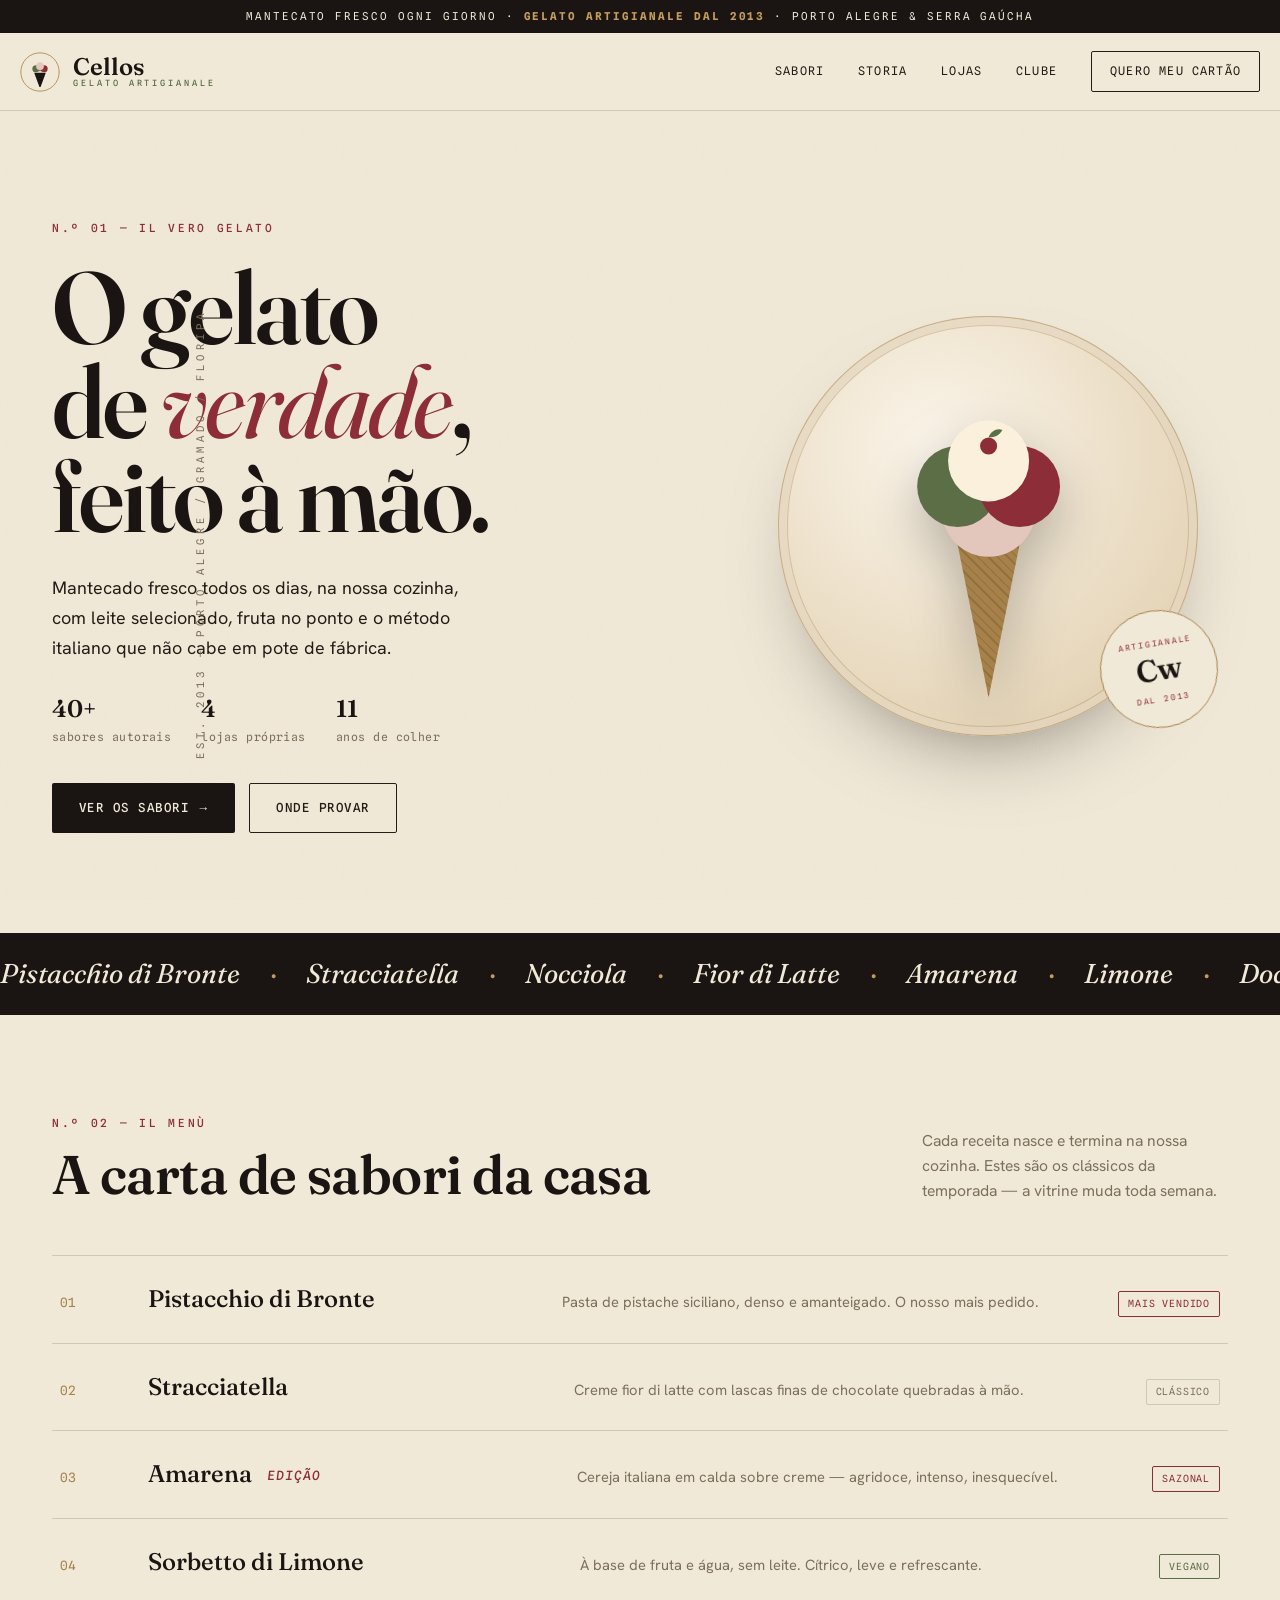
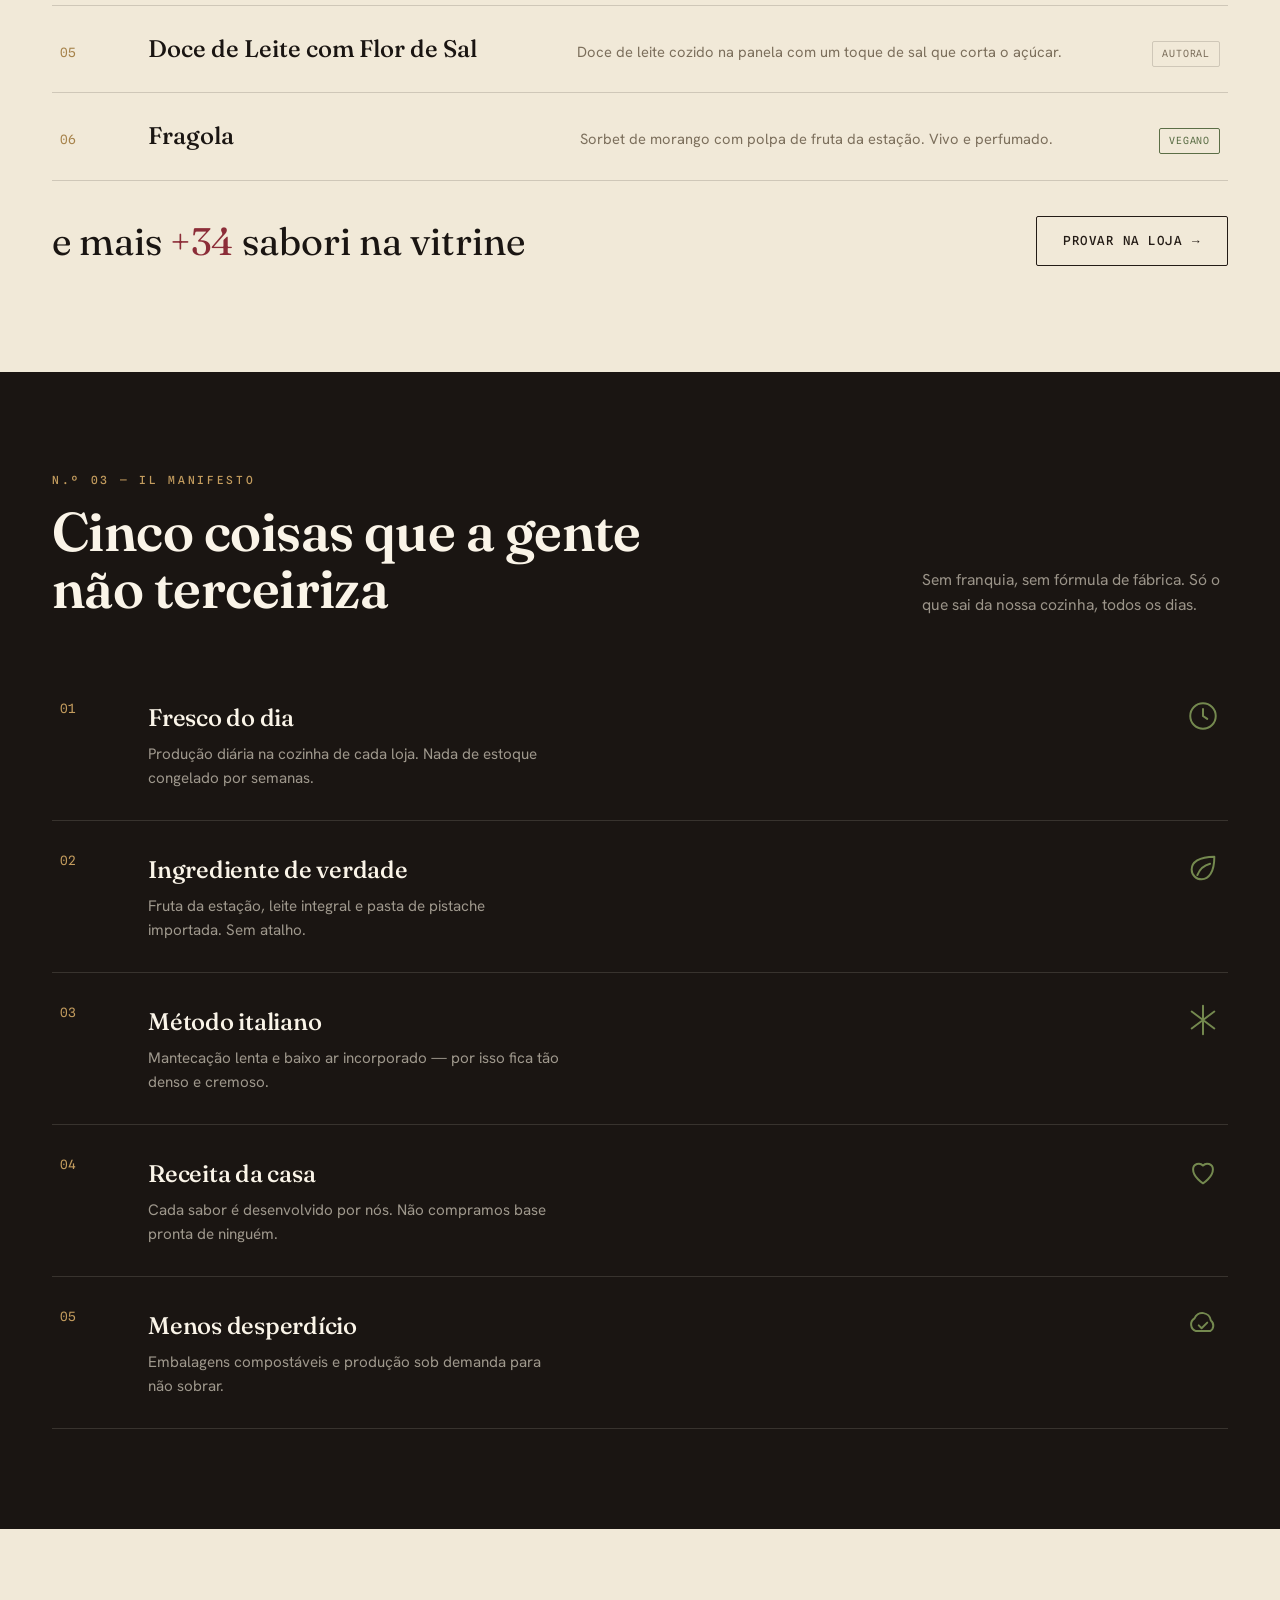
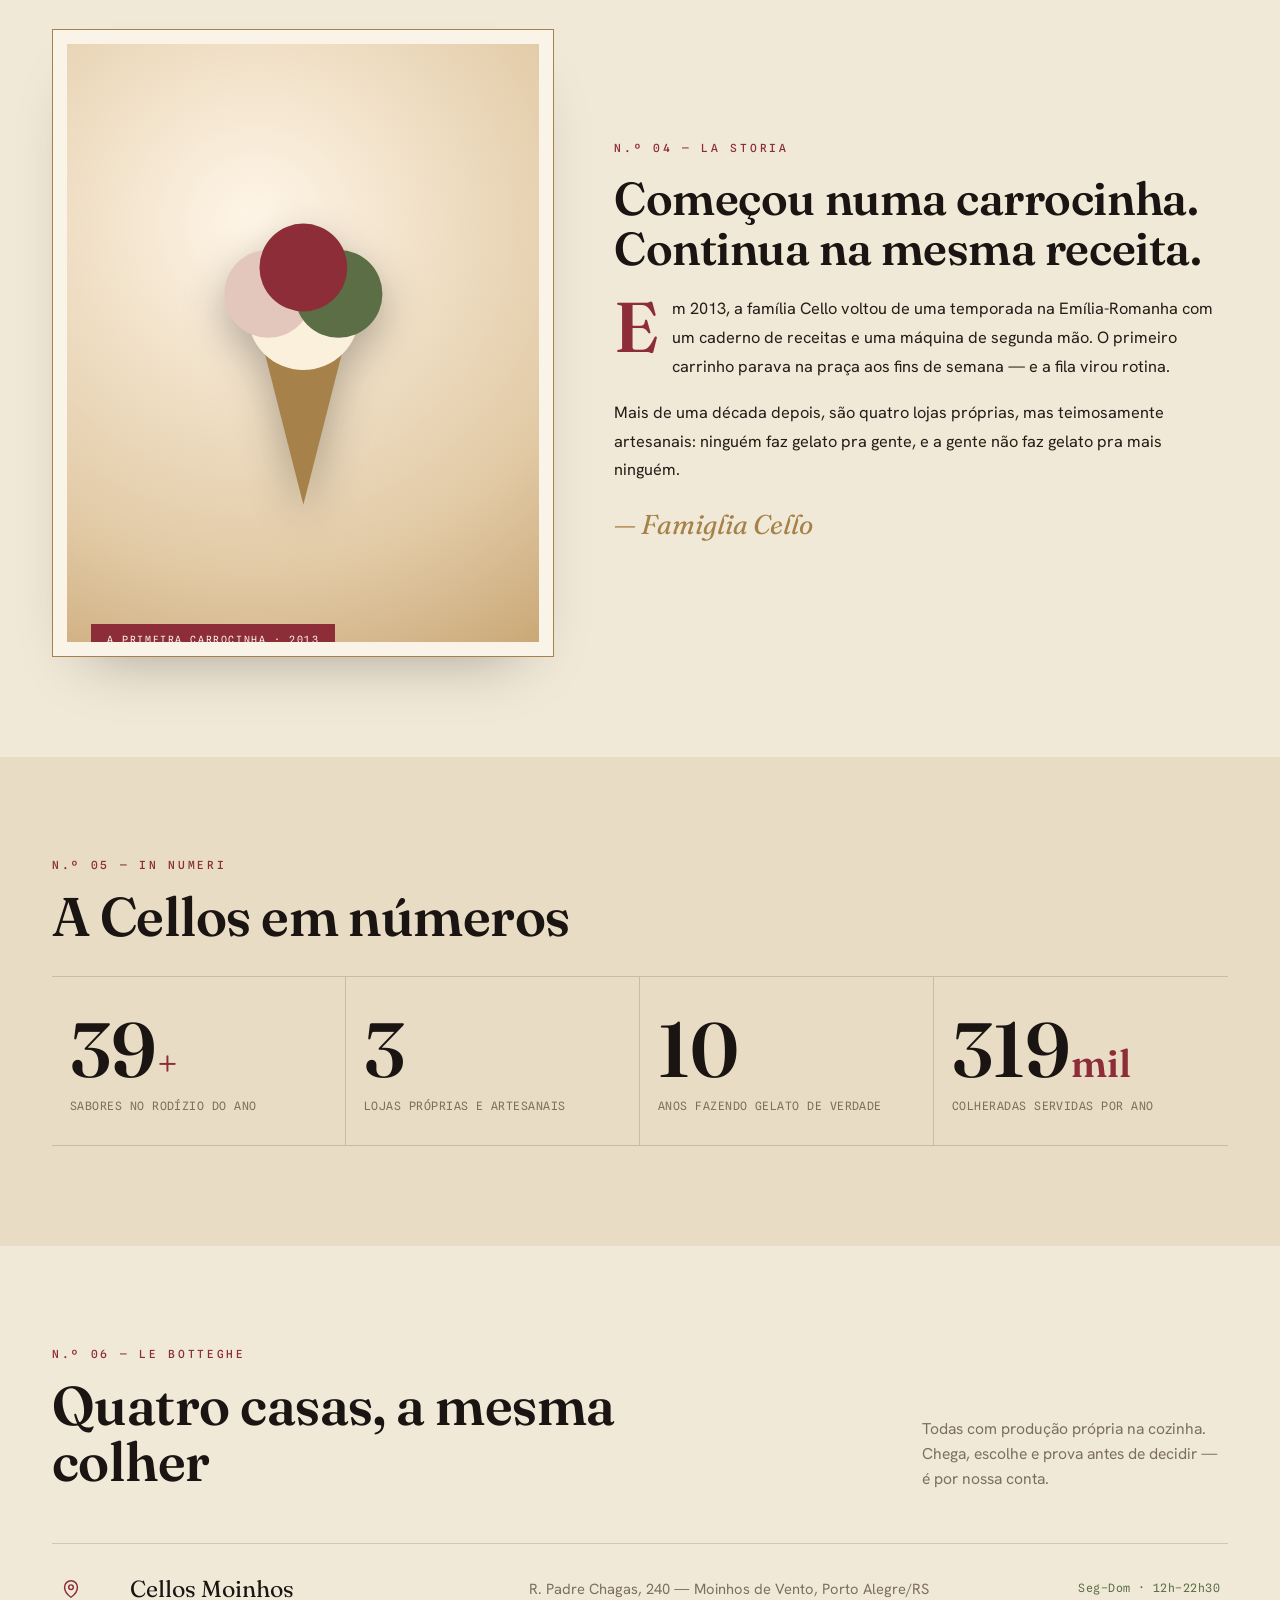
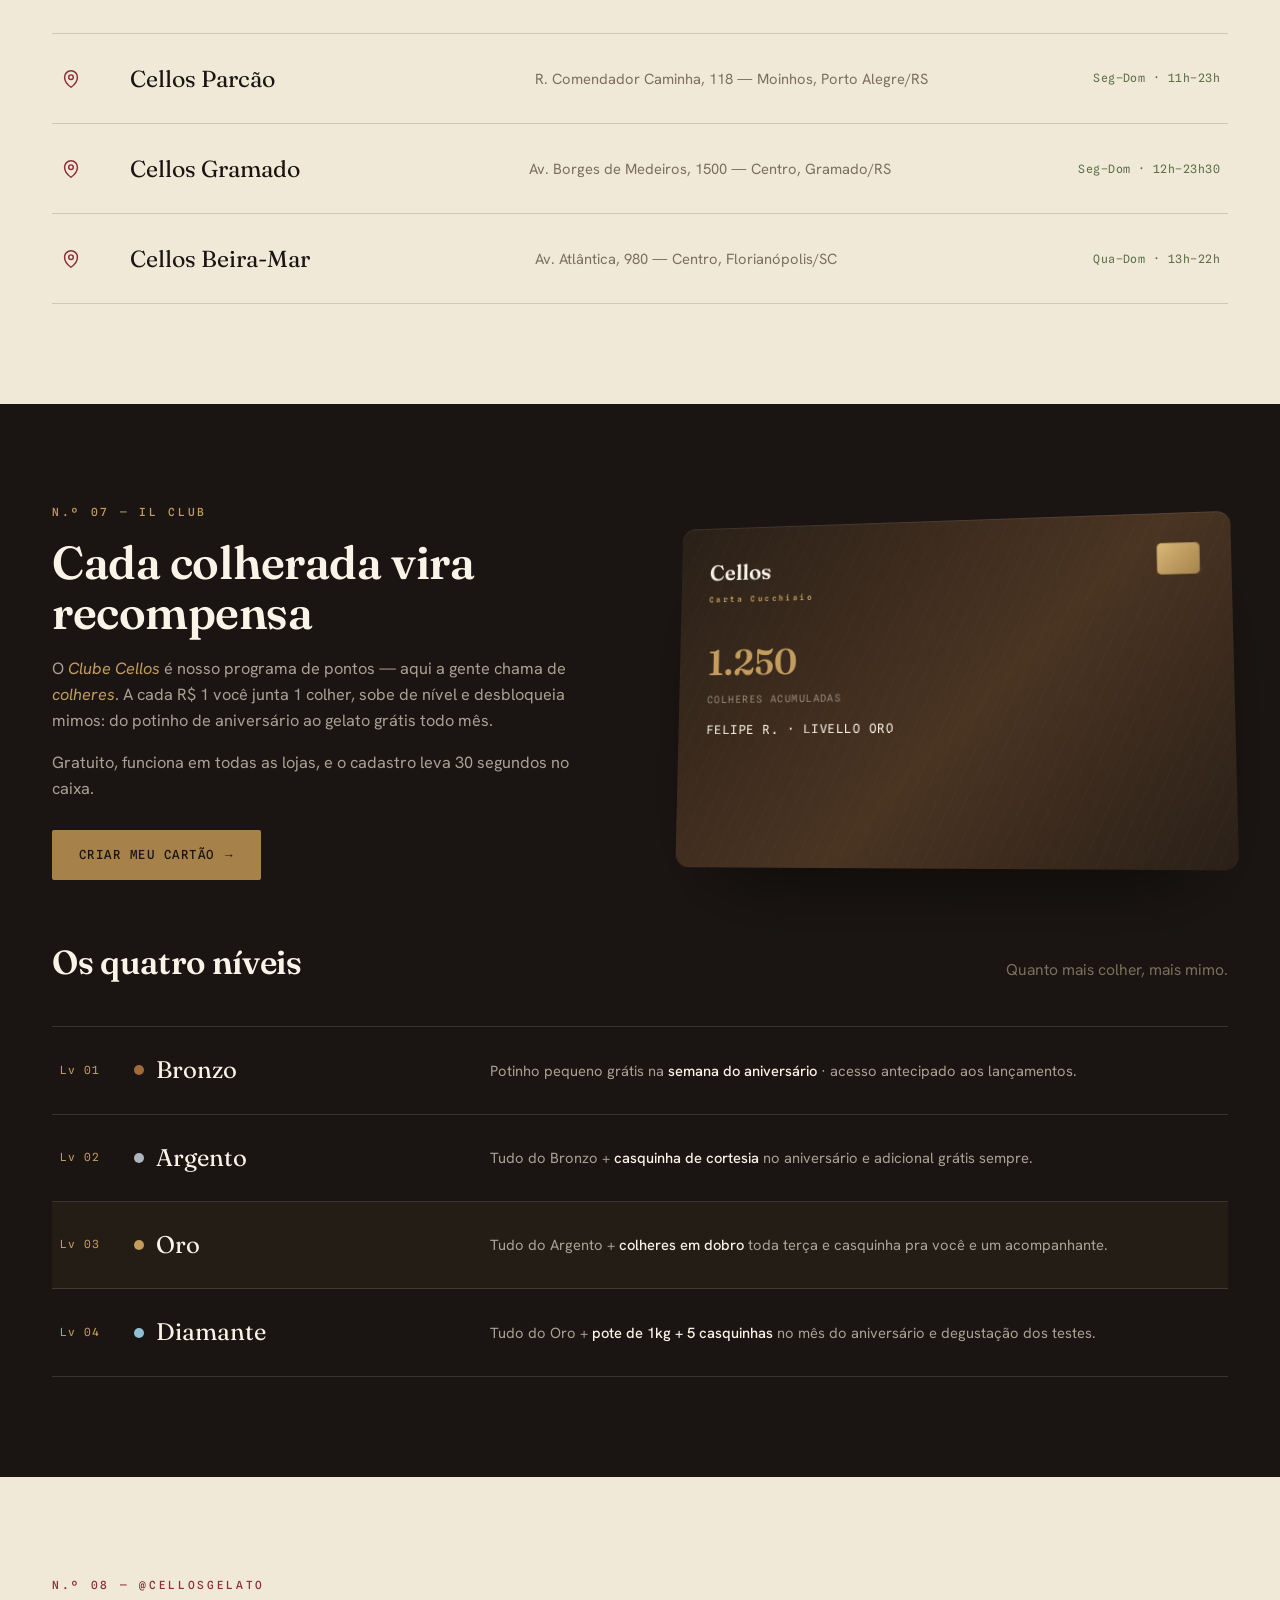
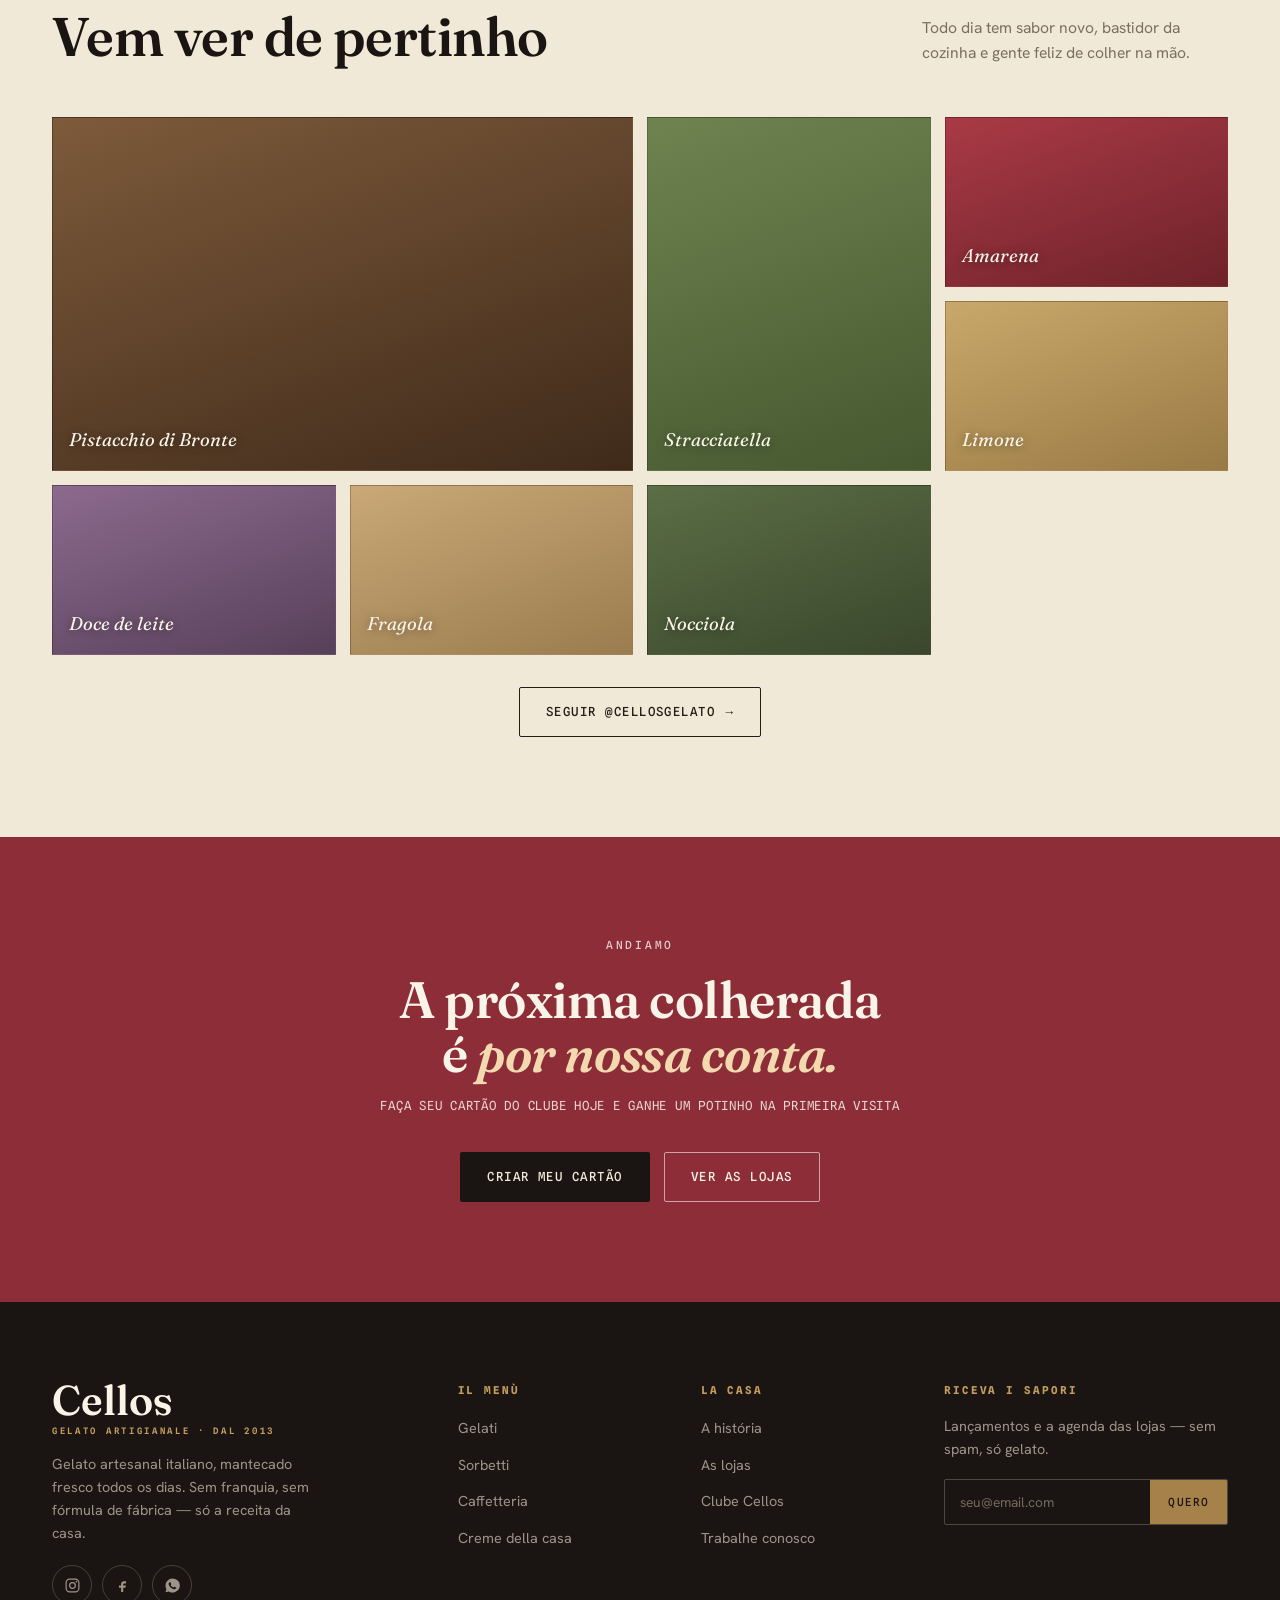
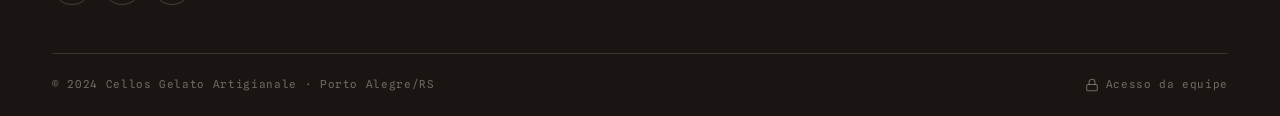
==== commit 96b097bc: "Fonte: troca Bodoni Moda -> Fraunces (legibilidade) na landing e painel Co-Authored-By: Claude Opus " ====
--- a/index.html
+++ b/index.html
@@ -7,7 +7,7 @@
 <meta name="description" content="Cellos Gelato — gelato artesanal italiano, mantecado fresco todos os dias desde 2013. Sabores autorais, lojas próprias e o Clube Cellos.">
 <link rel="preconnect" href="https://fonts.googleapis.com">
 <link rel="preconnect" href="https://fonts.gstatic.com" crossorigin>
-<link href="https://fonts.googleapis.com/css2?family=Bodoni+Moda:ital,opsz,wght@0,6..96,400;0,6..96,500;0,6..96,600;0,6..96,700;1,6..96,400;1,6..96,500&family=Hanken+Grotesk:wght@300;400;500;600;700&family=Spline+Sans+Mono:wght@400;500;600&display=swap" rel="stylesheet">
+<link href="https://fonts.googleapis.com/css2?family=Fraunces:ital,opsz,wght@0,9..144,400;0,9..144,500;0,9..144,600;0,9..144,700;1,9..144,400;1,9..144,500&family=Hanken+Grotesk:wght@300;400;500;600;700&family=Spline+Sans+Mono:wght@400;500&display=swap" rel="stylesheet">
 <style>
   :root{
     --panna:#f1e9d8;        /* bone quente, fundo */
@@ -25,7 +25,7 @@
     --muted:#7c6f5c;
     --line:rgba(36,28,22,.16);
     --maxw:1240px;
-    --serif:'Bodoni Moda',Didot,'Times New Roman',serif;
+    --serif:'Fraunces',Georgia,serif;
     --sans:'Hanken Grotesk',system-ui,sans-serif;
     --mono:'Spline Sans Mono',ui-monospace,monospace;
   }
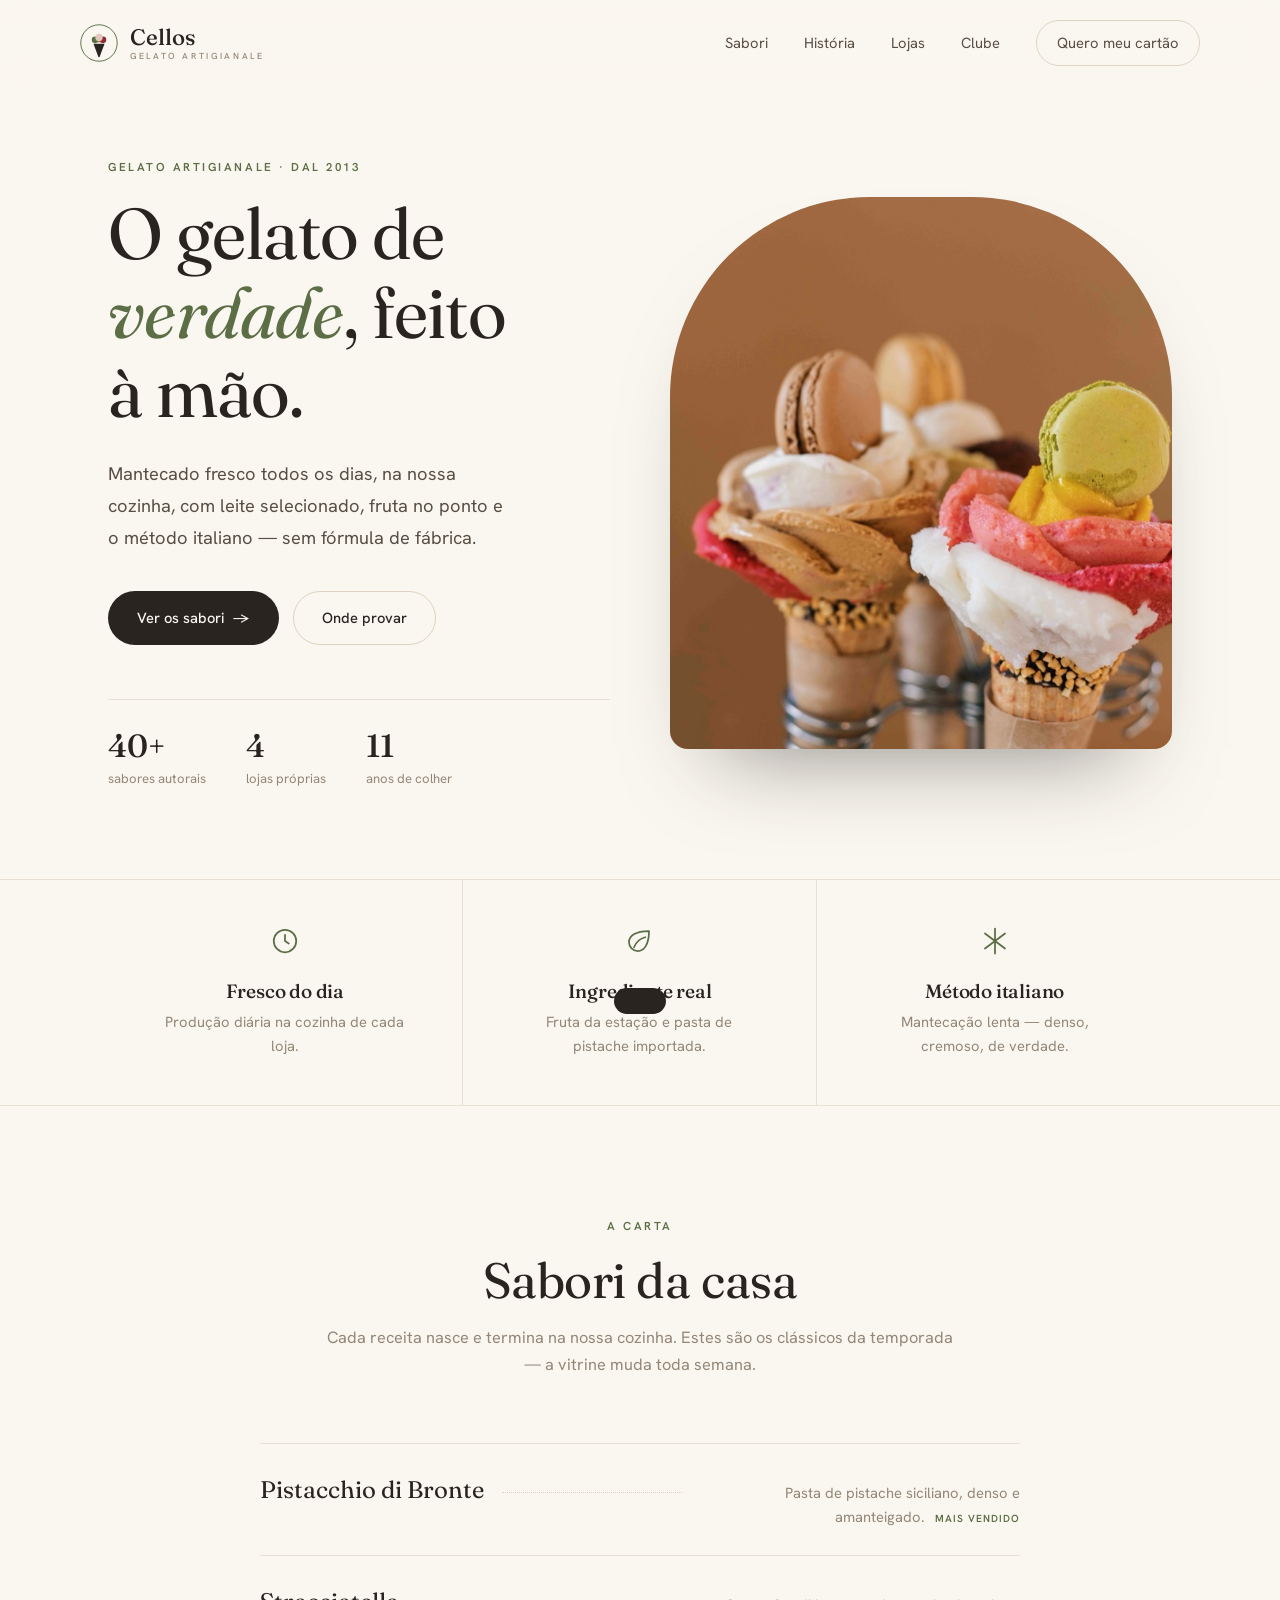
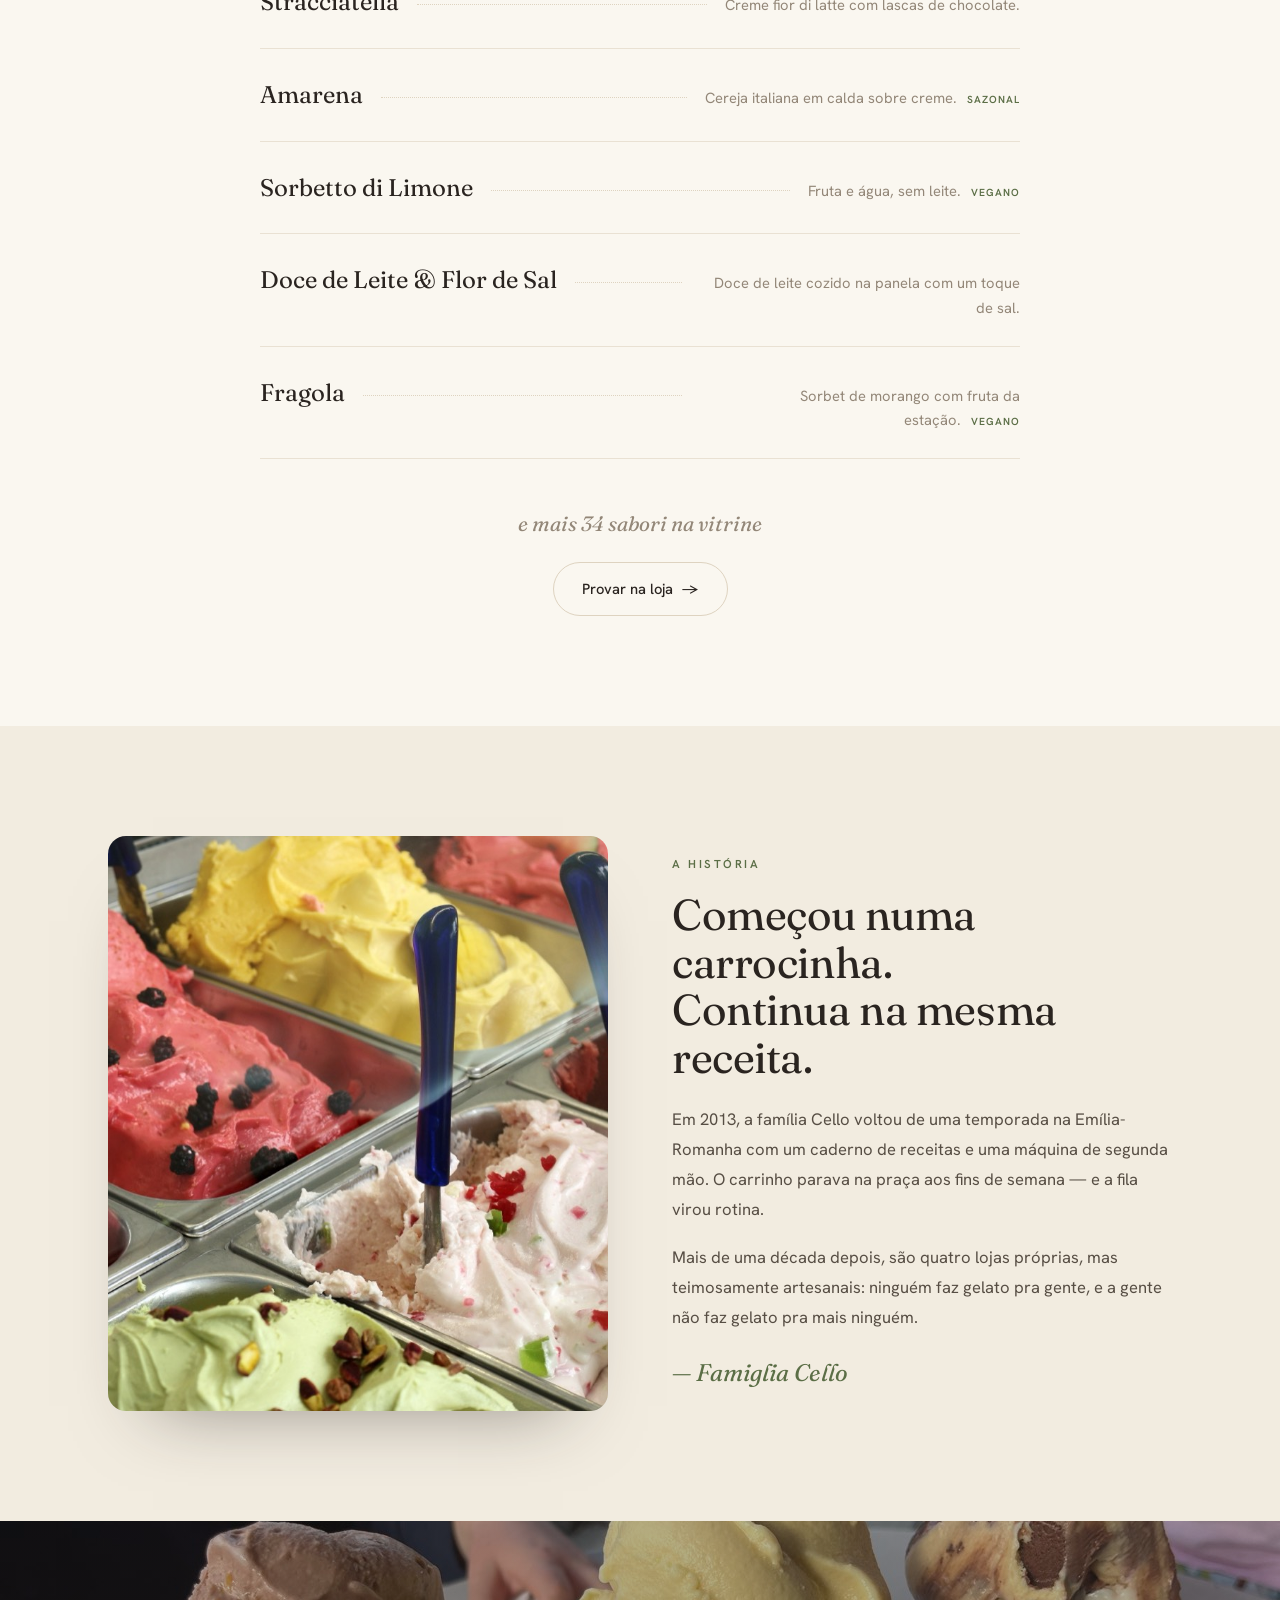
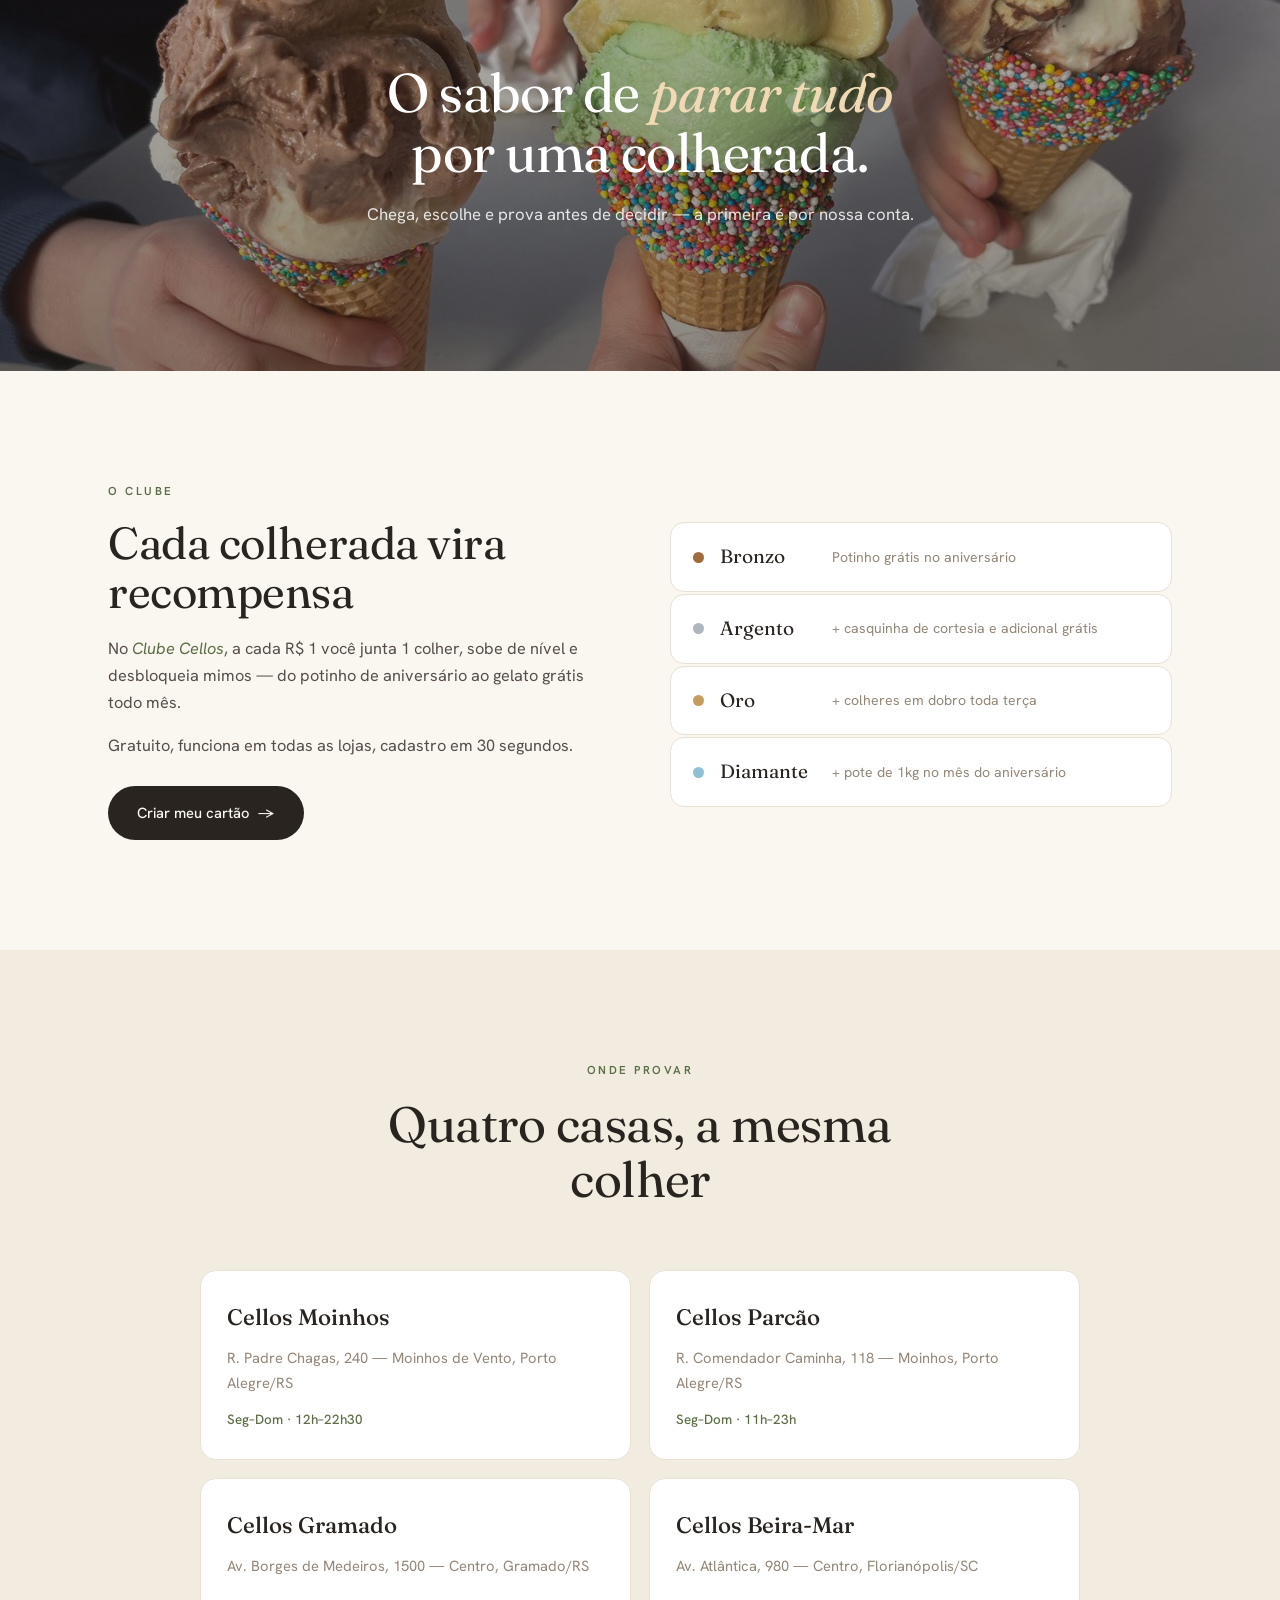
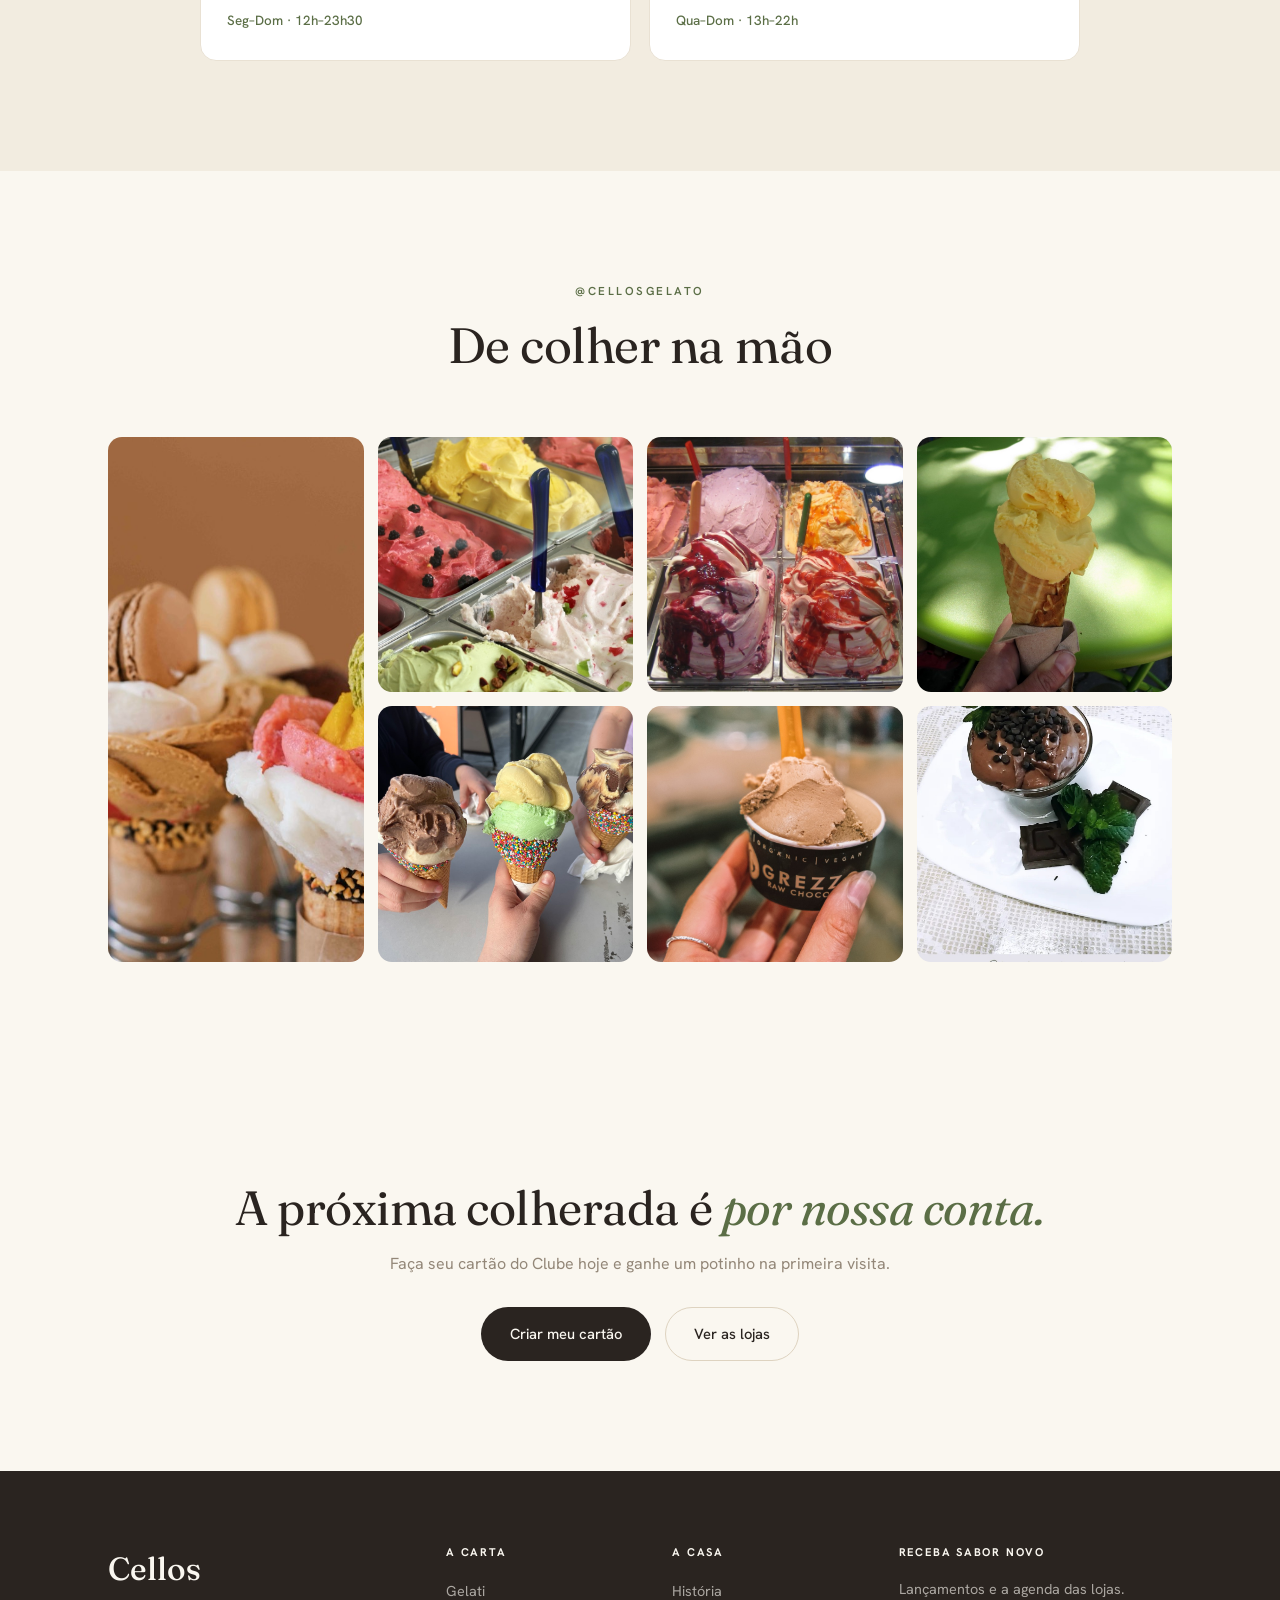
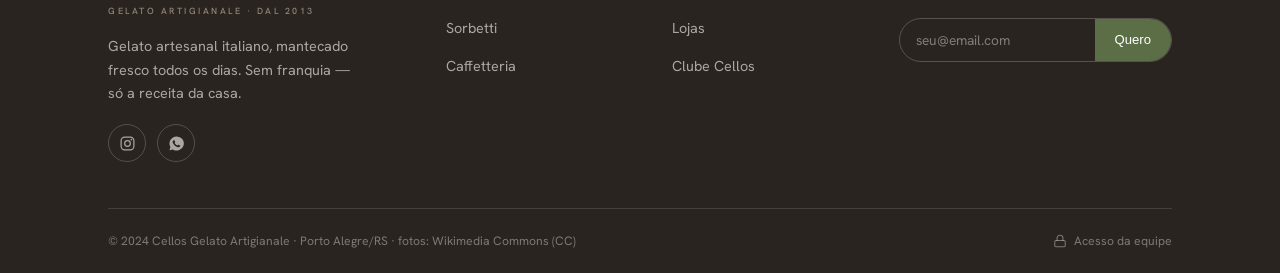
==== commit dba8028e: "Landing clean/minimalista com fotos reais de gelato (CC) + Fraunces - Estilo clean: muito respiro, c" ====
--- a/index.html
+++ b/index.html
@@ -7,310 +7,215 @@
 <meta name="description" content="Cellos Gelato — gelato artesanal italiano, mantecado fresco todos os dias desde 2013. Sabores autorais, lojas próprias e o Clube Cellos.">
 <link rel="preconnect" href="https://fonts.googleapis.com">
 <link rel="preconnect" href="https://fonts.gstatic.com" crossorigin>
-<link href="https://fonts.googleapis.com/css2?family=Fraunces:ital,opsz,wght@0,9..144,400;0,9..144,500;0,9..144,600;0,9..144,700;1,9..144,400;1,9..144,500&family=Hanken+Grotesk:wght@300;400;500;600;700&family=Spline+Sans+Mono:wght@400;500&display=swap" rel="stylesheet">
+<link rel="preconnect" href="https://upload.wikimedia.org" crossorigin>
+<link href="https://fonts.googleapis.com/css2?family=Fraunces:ital,opsz,wght@0,9..144,400;0,9..144,500;0,9..144,600;1,9..144,400&family=Hanken+Grotesk:wght@300;400;500;600&display=swap" rel="stylesheet">
 <style>
   :root{
-    --panna:#f1e9d8;        /* bone quente, fundo */
-    --panna-2:#e8dcc4;
-    --crema:#faf4e8;        /* claro */
-    --nero:#1a1512;         /* espresso quase-preto */
-    --nero-2:#241d18;
-    --ink:#241c16;          /* texto sobre claro */
-    --pistacchio:#5b6e46;   /* oliva-pistache maduro */
-    --pistacchio-2:#74894f;
-    --amarena:#8c2d38;      /* cereja italiana — acento principal */
-    --amarena-2:#a93a45;
-    --ottone:#a6824a;       /* latão — detalhes finos */
-    --ottone-2:#c39c5e;
-    --muted:#7c6f5c;
-    --line:rgba(36,28,22,.16);
-    --maxw:1240px;
+    --bg:#faf7f0;
+    --bg-2:#f2ece0;
+    --paper:#ffffff;
+    --ink:#2a2420;
+    --ink-soft:#574e44;
+    --muted:#938778;
+    --line:#e9e1d3;
+    --line-2:#ded3c0;
+    --accent:#5b6e46;       /* pistache — único acento */
+    --amarena:#8c2d38;      /* usado com muita parcimônia */
+    --photo-fallback:#e6d6bd;
+    --maxw:1120px;
     --serif:'Fraunces',Georgia,serif;
     --sans:'Hanken Grotesk',system-ui,sans-serif;
-    --mono:'Spline Sans Mono',ui-monospace,monospace;
   }
   *{box-sizing:border-box;margin:0;padding:0}
   html{scroll-behavior:smooth}
-  body{font-family:var(--sans);color:var(--ink);background:var(--panna);line-height:1.6;overflow-x:hidden;-webkit-font-smoothing:antialiased}
-  /* textura de papel (grão) por cima de tudo */
-  body::before{content:"";position:fixed;inset:0;z-index:1;pointer-events:none;opacity:.045;mix-blend-mode:multiply;
-    background-image:url("data:image/svg+xml,%3Csvg xmlns='http://www.w3.org/2000/svg' width='180' height='180'%3E%3Cfilter id='n'%3E%3CfeTurbulence type='fractalNoise' baseFrequency='0.85' numOctaves='2' stitchTiles='stitch'/%3E%3C/filter%3E%3Crect width='100%25' height='100%25' filter='url(%23n)'/%3E%3C/svg%3E")}
-  h1,h2,h3,h4,.serif{font-family:var(--serif);font-weight:500;letter-spacing:-.01em}
+  body{font-family:var(--sans);color:var(--ink);background:var(--bg);line-height:1.65;-webkit-font-smoothing:antialiased;overflow-x:hidden}
+  h1,h2,h3,.serif{font-family:var(--serif);font-weight:400;letter-spacing:-.01em;line-height:1.1}
   a{color:inherit;text-decoration:none}
-  svg{display:block}
   img{max-width:100%;display:block}
-  .wrap{max-width:var(--maxw);margin:0 auto;padding:0 32px;position:relative;z-index:2}
-  .label{font-family:var(--mono);font-size:.7rem;letter-spacing:.24em;text-transform:uppercase;color:var(--amarena);font-weight:500}
-  .label-num{font-family:var(--mono);font-size:.72rem;letter-spacing:.2em;color:var(--ottone);font-weight:500}
-  .rule{height:1px;background:var(--line);border:none}
-  .btn{display:inline-flex;align-items:center;gap:10px;padding:14px 26px;border-radius:2px;font-family:var(--mono);font-weight:500;font-size:.78rem;letter-spacing:.12em;text-transform:uppercase;cursor:pointer;border:1px solid transparent;transition:all .3s cubic-bezier(.2,.7,.2,1)}
-  .btn-solid{background:var(--nero);color:var(--panna)}
-  .btn-solid:hover{background:var(--amarena);transform:translateY(-2px)}
-  .btn-line{background:transparent;color:var(--ink);border-color:var(--ink)}
-  .btn-line:hover{background:var(--ink);color:var(--panna)}
+  .wrap{max-width:var(--maxw);margin:0 auto;padding:0 28px}
+  .eyebrow{font-size:.72rem;letter-spacing:.22em;text-transform:uppercase;color:var(--accent);font-weight:600;margin-bottom:18px}
+  .photo{background:var(--photo-fallback) center/cover no-repeat}
+  .btn{display:inline-flex;align-items:center;gap:9px;padding:14px 28px;border-radius:40px;font-weight:500;font-size:.92rem;cursor:pointer;border:1px solid transparent;transition:all .3s ease}
+  .btn-solid{background:var(--ink);color:var(--bg)}
+  .btn-solid:hover{background:var(--accent);transform:translateY(-2px)}
+  .btn-line{background:transparent;color:var(--ink);border-color:var(--line-2)}
+  .btn-line:hover{border-color:var(--ink)}
   .btn .arr{transition:transform .3s}
   .btn:hover .arr{transform:translateX(4px)}
 
-  /* ===== top announcement ===== */
-  .ribbon{background:var(--nero);color:var(--panna);font-family:var(--mono);font-size:.68rem;letter-spacing:.18em;text-transform:uppercase;text-align:center;padding:8px 16px;position:relative;z-index:60}
-  .ribbon b{color:var(--ottone-2)}
-
-  /* ===== NAV ===== */
-  header.nav{position:sticky;top:0;z-index:50;background:rgba(241,233,216,.86);backdrop-filter:blur(10px);border-bottom:1px solid var(--line);transition:padding .3s}
-  .nav-inner{display:flex;align-items:center;justify-content:space-between;padding:18px 0}
-  .brand{display:flex;align-items:center;gap:13px}
-  .brand .mk{width:40px;height:40px;flex:none}
-  .brand .wm{font-family:var(--serif);font-weight:600;font-size:1.5rem;line-height:.9;color:var(--nero)}
-  .brand .wm small{display:block;font-family:var(--mono);font-weight:500;font-size:.54rem;letter-spacing:.34em;color:var(--pistacchio);text-transform:uppercase;margin-top:3px}
-  nav.links{display:flex;align-items:center;gap:34px}
-  nav.links a{font-family:var(--mono);font-size:.74rem;letter-spacing:.1em;text-transform:uppercase;color:var(--ink);position:relative;padding:4px 0}
-  nav.links a::after{content:"";position:absolute;left:0;bottom:-2px;width:0;height:1px;background:var(--amarena);transition:width .3s}
-  nav.links a:hover::after{width:100%}
-  nav.links a.cta{border:1px solid var(--ink);padding:10px 18px;border-radius:2px}
-  nav.links a.cta::after{display:none}
-  nav.links a.cta:hover{background:var(--nero);color:var(--panna)}
-  .burger{display:none;flex-direction:column;gap:5px;background:none;border:none;cursor:pointer;padding:8px;z-index:61}
-  .burger span{width:26px;height:2px;background:var(--nero);transition:.3s}
-
-  /* ===== HERO ===== */
-  .hero{position:relative;padding:64px 0 0;overflow:hidden}
-  .hero-grid{display:grid;grid-template-columns:1.15fr .85fr;gap:48px;align-items:center;min-height:78vh}
-  .hero-side{position:absolute;left:-44px;top:50%;transform:rotate(-90deg);transform-origin:center;font-family:var(--mono);font-size:.66rem;letter-spacing:.4em;text-transform:uppercase;color:var(--muted);white-space:nowrap}
-  .hero h1{font-size:clamp(3.2rem,8vw,7rem);line-height:.92;font-weight:600;color:var(--nero);letter-spacing:-.02em}
-  .hero h1 em{font-style:italic;font-weight:400;color:var(--amarena)}
-  .hero .lede{font-size:1.12rem;color:var(--ink);max-width:42ch;margin:30px 0 0;line-height:1.7}
-  .hero-meta{display:flex;gap:30px;margin-top:26px;flex-wrap:wrap}
-  .hero-meta .m{font-family:var(--mono);font-size:.72rem;letter-spacing:.04em;color:var(--muted)}
-  .hero-meta .m b{display:block;font-family:var(--serif);font-size:1.5rem;color:var(--nero);font-weight:600;letter-spacing:0}
-  .hero-actions{display:flex;gap:14px;margin-top:36px;flex-wrap:wrap}
-  .hero-art{position:relative;display:flex;justify-content:center;align-items:center}
-  .hero-plate{position:relative;width:min(420px,92%);aspect-ratio:1;border-radius:50%;
-    background:radial-gradient(circle at 38% 32%,#fbf5ea,#e6d6ba 70%,#d8c4a0);
-    box-shadow:0 40px 80px -40px rgba(26,21,18,.5), inset 0 0 0 1px rgba(166,130,74,.5), inset 0 0 0 9px rgba(250,244,232,.5), inset 0 0 0 10px rgba(166,130,74,.35);
-    display:grid;place-items:center}
-  .hero-plate svg{width:66%;height:auto;filter:drop-shadow(0 22px 26px rgba(26,21,18,.28))}
-  .hero-stamp{position:absolute;right:2%;bottom:2%;width:118px;height:118px;border-radius:50%;border:1px solid var(--ottone);display:grid;place-items:center;text-align:center;background:var(--panna);transform:rotate(-9deg)}
-  .hero-stamp .ring{font-family:var(--mono);font-size:.5rem;letter-spacing:.22em;color:var(--amarena);text-transform:uppercase}
-  .hero-stamp b{font-family:var(--serif);font-size:1.9rem;color:var(--nero);font-weight:600;display:block;line-height:1}
-
-  /* ===== MARQUEE ===== */
-  .marquee{border-top:1px solid var(--line);border-bottom:1px solid var(--line);background:var(--nero);color:var(--panna);overflow:hidden;margin-top:56px}
-  .marquee-track{display:flex;gap:0;white-space:nowrap;will-change:transform;animation:scroll-x 38s linear infinite}
-  .marquee:hover .marquee-track{animation-play-state:paused}
-  .marquee span{font-family:var(--serif);font-style:italic;font-size:1.7rem;padding:18px 0;display:inline-flex;align-items:center}
-  .marquee span::after{content:"·";color:var(--ottone-2);margin:0 30px;font-style:normal}
-  @keyframes scroll-x{from{transform:translateX(0)}to{transform:translateX(-50%)}}
-
-  /* ===== SECTION SHELL ===== */
-  section{padding:100px 0;position:relative}
-  .sec-head{display:flex;align-items:flex-end;justify-content:space-between;gap:24px;margin-bottom:52px;flex-wrap:wrap}
-  .sec-head h2{font-size:clamp(2.2rem,4.4vw,3.4rem);color:var(--nero);line-height:1.04;font-weight:600;max-width:18ch}
-  .sec-head .stitle{flex:1;min-width:260px}
-  .sec-head .ssub{max-width:34ch;color:var(--muted);font-size:.98rem}
-  .reveal{opacity:0;transform:translateY(28px);transition:opacity .9s cubic-bezier(.2,.7,.2,1),transform .9s cubic-bezier(.2,.7,.2,1)}
+  /* NAV */
+  header.nav{position:sticky;top:0;z-index:50;background:rgba(250,247,240,.82);backdrop-filter:blur(12px);border-bottom:1px solid transparent;transition:border-color .3s}
+  header.nav.scrolled{border-color:var(--line)}
+  .nav-inner{display:flex;align-items:center;justify-content:space-between;padding:20px 0}
+  .brand{display:flex;align-items:center;gap:12px}
+  .brand .mk{width:38px;height:38px;flex:none}
+  .brand .wm{font-family:var(--serif);font-weight:500;font-size:1.4rem;color:var(--ink);line-height:1}
+  .brand .wm small{display:block;font-family:var(--sans);font-weight:500;font-size:.55rem;letter-spacing:.3em;color:var(--muted);text-transform:uppercase;margin-top:4px}
+  nav.links{display:flex;align-items:center;gap:36px}
+  nav.links a{font-size:.92rem;color:var(--ink-soft);transition:color .2s}
+  nav.links a:hover{color:var(--ink)}
+  nav.links a.cta{border:1px solid var(--line-2);padding:10px 20px;border-radius:40px}
+  nav.links a.cta:hover{background:var(--ink);color:var(--bg);border-color:var(--ink)}
+  .burger{display:none;flex-direction:column;gap:5px;background:none;border:none;cursor:pointer;padding:8px;z-index:60}
+  .burger span{width:25px;height:2px;background:var(--ink);transition:.3s}
+
+  /* HERO */
+  .hero{padding:70px 0 90px}
+  .hero-grid{display:grid;grid-template-columns:1fr 1fr;gap:60px;align-items:center}
+  .hero h1{font-size:clamp(2.8rem,5.6vw,4.6rem);color:var(--ink);font-weight:400}
+  .hero h1 em{font-style:italic;color:var(--accent)}
+  .hero .lede{font-size:1.14rem;color:var(--ink-soft);max-width:40ch;margin:28px 0 36px;line-height:1.75}
+  .hero-actions{display:flex;gap:14px;flex-wrap:wrap}
+  .hero-photo{aspect-ratio:4/4.4;border-radius:200px 200px 18px 18px;box-shadow:0 50px 90px -50px rgba(42,36,32,.55)}
+  .hero-meta{display:flex;gap:40px;margin-top:54px;padding-top:30px;border-top:1px solid var(--line)}
+  .hero-meta .m b{display:block;font-family:var(--serif);font-size:2rem;color:var(--ink);font-weight:500;line-height:1}
+  .hero-meta .m span{font-size:.82rem;color:var(--muted);margin-top:6px;display:block}
+
+  /* VALUES strip */
+  .values{border-top:1px solid var(--line);border-bottom:1px solid var(--line);background:var(--bg)}
+  .values-grid{display:grid;grid-template-columns:repeat(3,1fr);gap:0}
+  .val{padding:46px 28px;text-align:center;border-right:1px solid var(--line)}
+  .val:last-child{border-right:none}
+  .val .ic{width:30px;height:30px;color:var(--accent);margin:0 auto 16px}
+  .val h3{font-size:1.2rem;color:var(--ink);margin-bottom:8px;font-weight:500}
+  .val p{font-size:.92rem;color:var(--muted);max-width:30ch;margin:0 auto}
+
+  /* SECTION */
+  section{padding:110px 0}
+  .sec-head{text-align:center;max-width:640px;margin:0 auto 64px}
+  .sec-head h2{font-size:clamp(2.1rem,4vw,3.1rem);color:var(--ink);font-weight:400}
+  .sec-head p{color:var(--muted);margin-top:18px;font-size:1.02rem}
+  .reveal{opacity:0;transform:translateY(26px);transition:opacity .9s cubic-bezier(.2,.7,.2,1),transform .9s cubic-bezier(.2,.7,.2,1)}
   .reveal.in{opacity:1;transform:none}
-  .reveal.d1{transition-delay:.08s}.reveal.d2{transition-delay:.16s}.reveal.d3{transition-delay:.24s}.reveal.d4{transition-delay:.32s}
-
-  /* ===== MENU / SABORES ===== */
-  .menu-list{border-top:1px solid var(--line)}
-  .menu-row{display:grid;grid-template-columns:64px 1.1fr 1.5fr auto;gap:24px;align-items:baseline;padding:24px 8px;border-bottom:1px solid var(--line);transition:background .3s,padding .3s;cursor:default}
-  .menu-row:hover{background:var(--crema);padding-left:18px;padding-right:18px}
-  .menu-row .mn{font-family:var(--mono);font-size:.8rem;color:var(--ottone)}
-  .menu-row .name{font-family:var(--serif);font-size:1.5rem;color:var(--nero);font-weight:500}
-  .menu-row .name em{font-style:italic;color:var(--amarena);font-size:.8rem;font-family:var(--mono);letter-spacing:.08em;margin-left:10px;text-transform:uppercase;vertical-align:middle}
-  .menu-row .desc{color:var(--muted);font-size:.92rem;line-height:1.5}
-  .menu-row .tags{display:flex;gap:7px;justify-content:flex-end;flex-wrap:wrap}
-  .tag{font-family:var(--mono);font-size:.62rem;letter-spacing:.08em;text-transform:uppercase;padding:4px 9px;border:1px solid var(--line);border-radius:2px;color:var(--muted)}
-  .tag.v{color:var(--pistacchio);border-color:var(--pistacchio)}
-  .tag.new{color:var(--amarena);border-color:var(--amarena)}
-  .menu-foot{display:flex;justify-content:space-between;align-items:center;margin-top:30px;flex-wrap:wrap;gap:16px}
-  .menu-foot .count{font-family:var(--serif);font-size:2.4rem;color:var(--nero)}
-  .menu-foot .count span{color:var(--amarena)}
-
-  /* ===== MANIFESTO (nero block) ===== */
-  .manifesto{background:var(--nero);color:var(--panna);position:relative}
-  .manifesto .label{color:var(--ottone-2)}
-  .manifesto h2{color:var(--crema)}
-  .manifesto .sec-head .ssub{color:rgba(241,233,216,.6)}
-  .promise{display:grid;grid-template-columns:64px 1fr auto;gap:24px;align-items:start;padding:30px 8px;border-bottom:1px solid rgba(241,233,216,.14)}
-  .promise:first-of-type{border-top:1px solid rgba(241,233,216,.14)}
-  .promise .pn{font-family:var(--mono);font-size:.8rem;color:var(--ottone-2)}
-  .promise h4{font-family:var(--serif);font-size:1.5rem;color:var(--crema);font-weight:500}
-  .promise p{color:rgba(241,233,216,.62);font-size:.95rem;max-width:46ch;margin-top:4px}
-  .promise .ic{width:34px;height:34px;color:var(--pistacchio-2)}
-
-  /* ===== STORY ===== */
-  .story-grid{display:grid;grid-template-columns:.9fr 1.1fr;gap:60px;align-items:center}
-  .story-art{position:relative}
-  .story-frame{aspect-ratio:4/5;border:1px solid var(--ottone);padding:14px;background:var(--crema);box-shadow:0 30px 60px -36px rgba(26,21,18,.4)}
-  .story-frame .inner{height:100%;background:radial-gradient(circle at 40% 30%,#fff6e8,#e1c9a4 70%,#caa877);display:grid;place-items:center;position:relative;overflow:hidden}
-  .story-frame .inner svg{width:62%;filter:drop-shadow(0 16px 20px rgba(26,21,18,.3))}
-  .story-cap{position:absolute;bottom:-14px;left:24px;background:var(--amarena);color:var(--crema);font-family:var(--mono);font-size:.62rem;letter-spacing:.16em;text-transform:uppercase;padding:8px 16px}
-  .story-copy h2{font-size:clamp(2rem,3.6vw,2.9rem);color:var(--nero);line-height:1.08;margin-bottom:22px;font-weight:600}
-  .story-copy p{color:var(--ink);margin-bottom:18px;font-size:1.02rem;line-height:1.75}
-  .story-copy p.drop::first-letter{font-family:var(--serif);font-size:4.4rem;float:left;line-height:.74;padding:6px 14px 0 0;color:var(--amarena);font-weight:600}
-  .story-sign{font-family:var(--serif);font-style:italic;font-size:1.7rem;color:var(--ottone);margin-top:14px}
-
-  /* ===== NUMBERS ===== */
-  .nums{background:var(--panna-2)}
-  .nums-grid{display:grid;grid-template-columns:repeat(4,1fr);gap:0;border-top:1px solid var(--line)}
-  .num-cell{padding:38px 18px 30px;border-bottom:1px solid var(--line);border-right:1px solid var(--line)}
-  .num-cell:nth-child(4n){border-right:none}
-  .num-cell .fig{font-family:var(--serif);font-size:clamp(3rem,6vw,5rem);color:var(--nero);line-height:.9;font-weight:600}
-  .num-cell .fig .u{color:var(--amarena);font-size:.5em}
-  .num-cell .cap{font-family:var(--mono);font-size:.72rem;letter-spacing:.04em;color:var(--muted);margin-top:14px;text-transform:uppercase;line-height:1.5}
-
-  /* ===== LOJAS ===== */
-  .stores-list{border-top:1px solid var(--line)}
-  .store-row{display:grid;grid-template-columns:46px 1fr 1.4fr auto;gap:24px;align-items:center;padding:26px 8px;border-bottom:1px solid var(--line);transition:background .3s,padding .3s}
-  .store-row:hover{background:var(--crema);padding-left:18px}
-  .store-row .si{width:22px;height:22px;color:var(--amarena)}
-  .store-row .sname{font-family:var(--serif);font-size:1.45rem;color:var(--nero)}
-  .store-row .saddr{color:var(--muted);font-size:.92rem}
-  .store-row .shours{font-family:var(--mono);font-size:.72rem;letter-spacing:.04em;color:var(--pistacchio);text-align:right}
-
-  /* ===== CLUBE ===== */
-  .clube{background:var(--nero);color:var(--panna)}
-  .clube .label{color:var(--ottone-2)}
-  .clube-top{display:grid;grid-template-columns:1fr 1fr;gap:56px;align-items:center;margin-bottom:64px}
-  .clube h2{color:var(--crema);font-size:clamp(2rem,3.6vw,3rem);line-height:1.08;margin-bottom:18px;font-weight:600}
-  .clube p{color:rgba(241,233,216,.66);margin-bottom:16px;font-size:1.02rem}
-  .clube p em{color:var(--ottone-2);font-style:italic}
-  .card-3d{perspective:1200px}
-  .member-card{aspect-ratio:1.6/1;border-radius:14px;padding:30px;position:relative;overflow:hidden;
-    background:linear-gradient(135deg,#2a2018,#4a3422 55%,#2a2018);
-    box-shadow:0 40px 80px -40px rgba(0,0,0,.7), inset 0 1px 0 rgba(255,255,255,.08);
-    transform:rotateX(6deg) rotateY(-8deg);transition:transform .5s}
-  .member-card:hover{transform:rotateX(0) rotateY(0)}
-  .member-card::after{content:"";position:absolute;inset:0;background:repeating-linear-gradient(115deg,transparent 0 12px,rgba(255,255,255,.018) 12px 13px)}
-  .mc-top{display:flex;justify-content:space-between;align-items:flex-start;position:relative;z-index:1}
-  .mc-brand{font-family:var(--serif);font-size:1.4rem;color:var(--crema);font-weight:600}
-  .mc-brand small{display:block;font-family:var(--mono);font-size:.5rem;letter-spacing:.3em;color:var(--ottone-2);margin-top:3px}
-  .mc-chip{width:42px;height:32px;border-radius:5px;background:linear-gradient(135deg,#d8b878,#a6824a);box-shadow:inset 0 0 0 1px rgba(0,0,0,.2)}
-  .mc-pts{position:relative;z-index:1;margin-top:30px}
-  .mc-pts .v{font-family:var(--serif);font-size:2.3rem;color:var(--ottone-2);font-weight:600}
-  .mc-pts .l{font-family:var(--mono);font-size:.64rem;letter-spacing:.14em;text-transform:uppercase;color:rgba(241,233,216,.5)}
-  .mc-name{position:relative;z-index:1;margin-top:14px;font-family:var(--mono);font-size:.78rem;letter-spacing:.12em;color:var(--crema)}
-  .tiers{border-top:1px solid rgba(241,233,216,.14)}
-  .tier-row{display:grid;grid-template-columns:50px 1fr 2.2fr;gap:24px;align-items:center;padding:24px 8px;border-bottom:1px solid rgba(241,233,216,.14);transition:background .3s,padding .3s}
-  .tier-row:hover{background:rgba(241,233,216,.04);padding-left:16px}
-  .tier-row.feat{background:rgba(166,130,74,.08)}
-  .tier-row .ti{font-family:var(--mono);font-size:.7rem;letter-spacing:.1em;color:var(--ottone-2)}
-  .tier-row .tname{font-family:var(--serif);font-size:1.5rem;color:var(--crema);display:flex;align-items:center;gap:12px}
-  .tier-row .tname .dot{width:10px;height:10px;border-radius:50%}
-  .tier-row .tperk{color:rgba(241,233,216,.66);font-size:.92rem}
-  .tier-row .tperk b{color:var(--crema);font-weight:500}
-
-  /* ===== GALLERY ===== */
-  .gallery-grid{display:grid;grid-template-columns:repeat(4,1fr);grid-auto-rows:170px;gap:14px}
-  .gi{position:relative;overflow:hidden;border:1px solid var(--line);display:flex;align-items:flex-end;padding:16px;color:var(--crema)}
-  .gi span{position:relative;z-index:1;font-family:var(--serif);font-style:italic;font-size:1.15rem;text-shadow:0 1px 10px rgba(0,0,0,.4)}
-  .gi.big{grid-column:span 2;grid-row:span 2}
-  .gi.tall{grid-row:span 2}
-  .gi:nth-child(1){background:linear-gradient(160deg,#7d5a3a,#3f2a1a)}
-  .gi:nth-child(2){background:linear-gradient(160deg,#6e8350,#46582f)}
-  .gi:nth-child(3){background:linear-gradient(160deg,#a93a45,#6e222a)}
-  .gi:nth-child(4){background:linear-gradient(160deg,#c8a86a,#9a7a44)}
-  .gi:nth-child(5){background:linear-gradient(160deg,#8c6a8e,#574059)}
-  .gi:nth-child(6){background:linear-gradient(160deg,#caa877,#9a7c4e)}
-  .gi:nth-child(7){background:linear-gradient(160deg,#5b6e46,#3a472c)}
-
-  /* ===== CTA ===== */
-  .cta-strip{background:var(--amarena);color:var(--crema);text-align:center}
-  .cta-strip h2{font-size:clamp(2rem,4vw,3.2rem);color:var(--crema);margin-bottom:14px;line-height:1.06;font-weight:600}
-  .cta-strip h2 em{font-style:italic;color:#f3d9b0}
-  .cta-strip p{font-family:var(--mono);font-size:.78rem;letter-spacing:.06em;color:rgba(250,244,232,.85);margin-bottom:30px;text-transform:uppercase}
-  .cta-strip .btn-solid{background:var(--nero)}
-  .cta-strip .btn-solid:hover{background:var(--crema);color:var(--nero)}
-  .cta-strip .btn-line{border-color:rgba(250,244,232,.6);color:var(--crema)}
-  .cta-strip .btn-line:hover{background:var(--crema);color:var(--amarena)}
-
-  /* ===== FOOTER ===== */
-  footer{background:var(--nero);color:rgba(241,233,216,.6);padding:80px 0 0}
-  .foot-top{display:grid;grid-template-columns:1.8fr 1fr 1fr 1.4fr;gap:40px;padding-bottom:48px;border-bottom:1px solid rgba(241,233,216,.14)}
-  .foot-wm{font-family:var(--serif);font-size:2.6rem;color:var(--crema);font-weight:600;line-height:.9}
-  .foot-wm small{display:block;font-family:var(--mono);font-size:.56rem;letter-spacing:.3em;color:var(--ottone-2);margin-top:8px;text-transform:uppercase}
-  footer p{font-size:.9rem;margin:18px 0;max-width:34ch}
-  footer h5{font-family:var(--mono);font-size:.68rem;letter-spacing:.18em;text-transform:uppercase;color:var(--ottone-2);margin-bottom:16px}
+  .reveal.d1{transition-delay:.08s}.reveal.d2{transition-delay:.16s}.reveal.d3{transition-delay:.24s}
+
+  /* MENU minimal */
+  .menu{max-width:760px;margin:0 auto}
+  .menu-row{display:flex;align-items:baseline;gap:18px;padding:26px 0;border-bottom:1px solid var(--line)}
+  .menu-row:first-child{border-top:1px solid var(--line)}
+  .menu-row .name{font-family:var(--serif);font-size:1.5rem;color:var(--ink);font-weight:400;white-space:nowrap}
+  .menu-row .dots{flex:1;border-bottom:1px dotted var(--line-2);transform:translateY(-5px)}
+  .menu-row .desc{color:var(--muted);font-size:.92rem;max-width:40ch;text-align:right}
+  .menu-row .tag{font-size:.64rem;letter-spacing:.1em;text-transform:uppercase;color:var(--accent);font-weight:600;margin-left:10px}
+  .menu-row .tag.v{color:var(--accent)}
+  .menu-foot{text-align:center;margin-top:48px}
+  .menu-foot p{color:var(--muted);margin-bottom:20px;font-family:var(--serif);font-style:italic;font-size:1.3rem}
+
+  /* STORY */
+  .story{background:var(--bg-2)}
+  .story-grid{display:grid;grid-template-columns:1fr 1fr;gap:64px;align-items:center}
+  .story-photo{aspect-ratio:4/4.6;border-radius:18px;box-shadow:0 40px 70px -45px rgba(42,36,32,.5)}
+  .story-copy h2{font-size:clamp(1.9rem,3.4vw,2.7rem);color:var(--ink);margin-bottom:24px;font-weight:400}
+  .story-copy p{color:var(--ink-soft);margin-bottom:18px;font-size:1.04rem;line-height:1.8}
+  .story-sign{font-family:var(--serif);font-style:italic;font-size:1.5rem;color:var(--accent);margin-top:20px}
+
+  /* PHOTO BAND */
+  .band{position:relative;min-height:50vh;display:grid;place-items:center;text-align:center;color:#fff}
+  .band::after{content:"";position:absolute;inset:0;background:linear-gradient(rgba(42,36,32,.35),rgba(42,36,32,.55))}
+  .band .band-in{position:relative;z-index:1;max-width:680px;padding:80px 28px}
+  .band h2{font-size:clamp(2rem,4.4vw,3.4rem);color:#fff;font-weight:400}
+  .band h2 em{font-style:italic;color:#f0d9b5}
+  .band p{margin-top:18px;font-size:1.05rem;color:rgba(255,255,255,.85)}
+
+  /* CLUBE */
+  .clube-grid{display:grid;grid-template-columns:1fr 1fr;gap:60px;align-items:center}
+  .clube-copy h2{font-size:clamp(2rem,3.6vw,2.8rem);color:var(--ink);margin-bottom:20px;font-weight:400}
+  .clube-copy p{color:var(--ink-soft);margin-bottom:16px;font-size:1.02rem}
+  .clube-copy p em{font-style:italic;color:var(--accent)}
+  .tiers{display:flex;flex-direction:column;gap:2px;margin-top:8px}
+  .tier{display:flex;align-items:center;gap:16px;padding:18px 22px;background:var(--paper);border:1px solid var(--line);border-radius:14px}
+  .tier .dot{width:11px;height:11px;border-radius:50%;flex:none}
+  .tier .tn{font-family:var(--serif);font-size:1.2rem;color:var(--ink);min-width:96px}
+  .tier .tp{color:var(--muted);font-size:.88rem}
+
+  /* LOJAS */
+  .stores{display:grid;grid-template-columns:repeat(2,1fr);gap:18px;max-width:880px;margin:0 auto}
+  .store{background:var(--paper);border:1px solid var(--line);border-radius:16px;padding:28px 26px;transition:transform .3s,box-shadow .3s}
+  .store:hover{transform:translateY(-4px);box-shadow:0 24px 50px -34px rgba(42,36,32,.4)}
+  .store h4{font-family:var(--serif);font-size:1.4rem;color:var(--ink);font-weight:500;margin-bottom:10px}
+  .store .addr{color:var(--muted);font-size:.92rem;margin-bottom:14px;min-height:42px}
+  .store .hours{font-size:.84rem;color:var(--accent);font-weight:500;display:flex;align-items:center;gap:7px}
+
+  /* GALLERY */
+  .gallery{display:grid;grid-template-columns:repeat(4,1fr);gap:14px}
+  .gallery .g{aspect-ratio:1;border-radius:14px}
+  .gallery .g.tall{grid-row:span 2;aspect-ratio:auto}
+
+  /* CTA */
+  .cta{text-align:center}
+  .cta h2{font-size:clamp(2rem,4vw,3rem);color:var(--ink);margin-bottom:16px;font-weight:400}
+  .cta h2 em{font-style:italic;color:var(--accent)}
+  .cta p{color:var(--muted);margin-bottom:30px}
+
+  /* FOOTER */
+  footer{background:var(--ink);color:rgba(250,247,240,.62);padding:72px 0 0}
+  .foot-grid{display:grid;grid-template-columns:1.6fr 1fr 1fr 1.3fr;gap:40px;padding-bottom:46px;border-bottom:1px solid rgba(250,247,240,.13)}
+  .foot-wm{font-family:var(--serif);font-size:2rem;color:var(--bg);font-weight:500}
+  .foot-wm small{display:block;font-size:.56rem;letter-spacing:.28em;color:var(--muted);margin-top:8px;text-transform:uppercase;font-family:var(--sans)}
+  footer p{font-size:.9rem;margin:16px 0;max-width:32ch}
+  footer h5{font-size:.7rem;letter-spacing:.16em;text-transform:uppercase;color:var(--bg);margin-bottom:16px}
   footer ul{list-style:none;display:flex;flex-direction:column;gap:11px}
-  footer ul a{font-size:.9rem;transition:color .25s}
-  footer ul a:hover{color:var(--crema)}
-  .news{display:flex;border:1px solid rgba(241,233,216,.24);border-radius:2px;overflow:hidden;margin-top:8px}
-  .news input{flex:1;padding:13px 15px;background:transparent;border:none;color:var(--crema);font-family:var(--sans);font-size:.86rem}
-  .news input::placeholder{color:rgba(241,233,216,.4)}
+  footer ul a{font-size:.9rem;transition:color .2s}
+  footer ul a:hover{color:var(--bg)}
+  .news{display:flex;border:1px solid rgba(250,247,240,.22);border-radius:40px;overflow:hidden;margin-top:10px}
+  .news input{flex:1;padding:12px 16px;background:transparent;border:none;color:var(--bg);font-family:inherit;font-size:.86rem}
+  .news input::placeholder{color:rgba(250,247,240,.42)}
   .news input:focus{outline:none}
-  .news button{padding:0 18px;background:var(--ottone);border:none;color:var(--nero);font-family:var(--mono);font-size:.7rem;letter-spacing:.1em;text-transform:uppercase;cursor:pointer;font-weight:500}
-  .socials{display:flex;gap:10px;margin-top:20px}
-  .socials a{width:40px;height:40px;border:1px solid rgba(241,233,216,.2);border-radius:50%;display:grid;place-items:center;transition:.3s}
-  .socials a:hover{background:var(--ottone);color:var(--nero);border-color:var(--ottone)}
-  .foot-bottom{display:flex;justify-content:space-between;align-items:center;flex-wrap:wrap;gap:14px;padding:22px 0;font-family:var(--mono);font-size:.68rem;letter-spacing:.06em;color:rgba(241,233,216,.4)}
-  .admin-link{display:inline-flex;align-items:center;gap:7px;color:rgba(241,233,216,.4);transition:color .3s}
-  .admin-link:hover{color:var(--ottone-2)}
+  .news button{padding:0 20px;background:var(--accent);border:none;color:#fff;font-size:.82rem;cursor:pointer}
+  .socials{display:flex;gap:11px;margin-top:18px}
+  .socials a{width:38px;height:38px;border:1px solid rgba(250,247,240,.2);border-radius:50%;display:grid;place-items:center;transition:.3s}
+  .socials a:hover{background:var(--bg);color:var(--ink)}
+  .foot-bottom{display:flex;justify-content:space-between;align-items:center;flex-wrap:wrap;gap:12px;padding:22px 0;font-size:.76rem;color:rgba(250,247,240,.4)}
+  .admin-link{display:inline-flex;align-items:center;gap:7px;color:rgba(250,247,240,.4);transition:color .3s}
+  .admin-link:hover{color:var(--bg)}
   .admin-link svg{width:14px;height:14px}
 
-  .toast{position:fixed;bottom:26px;left:50%;transform:translateX(-50%) translateY(140px);background:var(--nero);color:var(--crema);padding:13px 26px;border-radius:2px;z-index:80;transition:transform .4s;font-family:var(--mono);font-size:.74rem;letter-spacing:.06em}
+  .toast{position:fixed;bottom:26px;left:50%;transform:translateX(-50%) translateY(140px);background:var(--ink);color:var(--bg);padding:13px 26px;border-radius:40px;z-index:80;transition:transform .4s;font-size:.88rem}
   .toast.show{transform:translateX(-50%) translateY(0)}
 
-  /* ===== RESPONSIVE ===== */
-  @media(max-width:980px){
-    .hero-grid{grid-template-columns:1fr;gap:30px;min-height:auto;padding-bottom:20px}
-    .hero-side{display:none}
-    .hero-art{margin-top:10px}
-    .story-grid,.clube-top{grid-template-columns:1fr;gap:46px}
-    .nums-grid{grid-template-columns:repeat(2,1fr)}
-    .num-cell:nth-child(2n){border-right:none}
-    .gallery-grid{grid-template-columns:repeat(2,1fr)}
-    .gi.big{grid-column:span 2}
-    .foot-top{grid-template-columns:1fr 1fr}
-    .menu-row{grid-template-columns:40px 1fr;gap:10px 16px}
-    .menu-row .desc{grid-column:2}
-    .menu-row .tags{grid-column:2;justify-content:flex-start}
-    .promise{grid-template-columns:40px 1fr}
-    .promise .ic{display:none}
-    .store-row{grid-template-columns:30px 1fr;gap:8px 14px}
-    .store-row .saddr{grid-column:2}
-    .store-row .shours{grid-column:2;text-align:left}
-    .tier-row{grid-template-columns:40px 1fr}
-    .tier-row .tperk{grid-column:2}
-    nav.links{position:fixed;inset:0 0 0 auto;width:78%;max-width:330px;height:100vh;flex-direction:column;justify-content:center;gap:30px;background:var(--panna);border-left:1px solid var(--line);transform:translateX(100%);transition:transform .4s;z-index:55}
+  @media(max-width:900px){
+    .hero-grid,.story-grid,.clube-grid{grid-template-columns:1fr;gap:40px}
+    .hero-photo{order:-1;aspect-ratio:16/12;border-radius:18px}
+    .values-grid{grid-template-columns:1fr}
+    .val{border-right:none;border-bottom:1px solid var(--line);padding:34px}
+    .val:last-child{border-bottom:none}
+    .stores{grid-template-columns:1fr}
+    .gallery{grid-template-columns:repeat(2,1fr)}
+    .gallery .g.tall{grid-row:auto;aspect-ratio:1}
+    .menu-row{flex-wrap:wrap;gap:6px}
+    .menu-row .dots{display:none}
+    .menu-row .desc{text-align:left;max-width:none}
+    .foot-grid{grid-template-columns:1fr 1fr}
+    nav.links{position:fixed;inset:0 0 0 auto;width:78%;max-width:320px;height:100vh;flex-direction:column;justify-content:center;gap:28px;background:var(--bg);border-left:1px solid var(--line);transform:translateX(100%);transition:transform .4s;z-index:55}
     nav.links.open{transform:translateX(0)}
     .burger{display:flex}
   }
-  @media(max-width:600px){
-    .wrap{padding:0 22px}
-    .nums-grid{grid-template-columns:1fr 1fr}
-    .gallery-grid{grid-template-columns:1fr}
-    .gi.big,.gi.tall{grid-column:auto;grid-row:auto}
-    .foot-top{grid-template-columns:1fr}
-    section{padding:72px 0}
+  @media(max-width:560px){
+    .hero-meta{gap:24px}
+    .foot-grid{grid-template-columns:1fr}
+    section{padding:76px 0}
   }
-  @media(prefers-reduced-motion:reduce){
-    .marquee-track{animation:none}
-    .reveal{transition:none;opacity:1;transform:none}
-    *{scroll-behavior:auto}
-  }
+  @media(prefers-reduced-motion:reduce){.reveal{transition:none;opacity:1;transform:none}*{scroll-behavior:auto}}
 </style>
 </head>
 <body>
-
-<div class="ribbon">Mantecato fresco ogni giorno · <b>Gelato artigianale dal 2013</b> · Porto Alegre &amp; Serra Gaúcha</div>
 
 <!-- NAV -->
 <header class="nav" id="nav">
   <div class="wrap nav-inner">
     <a href="#top" class="brand" aria-label="Cellos Gelato">
       <svg class="mk" viewBox="0 0 48 48" fill="none" xmlns="http://www.w3.org/2000/svg" aria-hidden="true">
-        <circle cx="24" cy="24" r="23" stroke="#a6824a" stroke-width="1"/>
+        <circle cx="24" cy="24" r="23" stroke="#5b6e46" stroke-width="1.2"/>
         <path d="M16 23a8 8 0 0 1 16 0z" fill="#a6824a"/>
         <circle cx="19" cy="20" r="4.2" fill="#5b6e46"/><circle cx="29" cy="20" r="4.2" fill="#8c2d38"/>
         <circle cx="24" cy="17" r="4.6" fill="#e3c7bd"/>
-        <path d="M17 25h14l-6 16a1 1 0 0 1-2 0z" fill="#1a1512"/>
+        <path d="M17 25h14l-6 16a1 1 0 0 1-2 0z" fill="#2a2420"/>
       </svg>
       <span class="wm">Cellos<small>Gelato Artigianale</small></span>
     </a>
     <nav class="links" id="navlinks">
       <a href="#sabori" onclick="closeMenu()">Sabori</a>
-      <a href="#storia" onclick="closeMenu()">Storia</a>
+      <a href="#storia" onclick="closeMenu()">História</a>
       <a href="#lojas" onclick="closeMenu()">Lojas</a>
       <a href="#clube" onclick="closeMenu()">Clube</a>
       <a href="#clube" class="cta" onclick="closeMenu()">Quero meu cartão</a>
@@ -321,353 +226,174 @@
 
 <!-- HERO -->
 <section class="hero" id="top">
-  <div class="wrap">
-    <div class="hero-side">Est. 2013 — Porto Alegre / Gramado / Floripa</div>
-    <div class="hero-grid">
-      <div class="hero-copy">
-        <div class="label reveal in" style="margin-bottom:22px">N.º 01 — Il vero gelato</div>
-        <h1 class="reveal in d1">O gelato<br>de <em>verdade</em>,<br>feito à mão.</h1>
-        <p class="lede reveal in d2">Mantecado fresco todos os dias, na nossa cozinha, com leite selecionado, fruta no ponto e o método italiano que não cabe em pote de fábrica.</p>
-        <div class="hero-meta reveal in d3">
-          <div class="m"><b>40+</b>sabores autorais</div>
-          <div class="m"><b>4</b>lojas próprias</div>
-          <div class="m"><b>11</b>anos de colher</div>
-        </div>
-        <div class="hero-actions reveal in d3">
-          <a href="#sabori" class="btn btn-solid">Ver os sabori <span class="arr">→</span></a>
-          <a href="#lojas" class="btn btn-line">Onde provar</a>
-        </div>
+  <div class="wrap hero-grid">
+    <div class="hero-copy reveal in">
+      <div class="eyebrow">Gelato artigianale · dal 2013</div>
+      <h1>O gelato de<br><em>verdade</em>, feito<br>à mão.</h1>
+      <p class="lede">Mantecado fresco todos os dias, na nossa cozinha, com leite selecionado, fruta no ponto e o método italiano — sem fórmula de fábrica.</p>
+      <div class="hero-actions">
+        <a href="#sabori" class="btn btn-solid">Ver os sabori <span class="arr">→</span></a>
+        <a href="#lojas" class="btn btn-line">Onde provar</a>
       </div>
-      <div class="hero-art reveal in d2">
-        <div class="hero-plate">
-          <svg viewBox="0 0 260 330" xmlns="http://www.w3.org/2000/svg" aria-label="Gelato em casquinha">
-            <path d="M98 168h64l-32 158z" fill="#a6824a"/>
-            <path d="M98 168h64l-32 158z" fill="url(#wf)" opacity=".35"/>
-            <circle cx="130" cy="150" r="44" fill="#e3c7bd"/>
-            <circle cx="101" cy="128" r="38" fill="#5b6e46"/>
-            <circle cx="159" cy="128" r="38" fill="#8c2d38"/>
-            <circle cx="130" cy="104" r="38" fill="#fbf0db"/>
-            <circle cx="130" cy="90" r="8" fill="#8c2d38"/>
-            <path d="M130 82c2-6 8-9 13-7-3 5-7 7-13 7z" fill="#5b6e46"/>
-            <defs><pattern id="wf" width="13" height="13" patternUnits="userSpaceOnUse" patternTransform="rotate(45)"><path d="M0 0H13M0 6.5H13" stroke="#6e4a28" stroke-width="2"/></pattern></defs>
-          </svg>
-        </div>
-        <div class="hero-stamp"><span><span class="ring">Artigianale</span><b>Cw</b><span class="ring">Dal 2013</span></span></div>
+      <div class="hero-meta">
+        <div class="m"><b>40+</b><span>sabores autorais</span></div>
+        <div class="m"><b>4</b><span>lojas próprias</span></div>
+        <div class="m"><b>11</b><span>anos de colher</span></div>
       </div>
     </div>
-  </div>
-  <div class="marquee" aria-hidden="true">
-    <div class="marquee-track" id="mq">
-      <span>Pistacchio di Bronte</span><span>Stracciatella</span><span>Nocciola</span><span>Fior di Latte</span><span>Amarena</span><span>Limone</span><span>Doce de Leite</span><span>Fragola</span>
-      <span>Pistacchio di Bronte</span><span>Stracciatella</span><span>Nocciola</span><span>Fior di Latte</span><span>Amarena</span><span>Limone</span><span>Doce de Leite</span><span>Fragola</span>
-    </div>
-  </div>
-</section>
+    <div class="hero-photo photo reveal in d2" data-img="img/hero.jpg" role="img" aria-label="Gelato em flor"></div>
+  </div>
+</section>
+
+<!-- VALUES -->
+<div class="values">
+  <div class="wrap values-grid">
+    <div class="val reveal">
+      <svg class="ic" viewBox="0 0 24 24" fill="none" stroke="currentColor" stroke-width="1.4" stroke-linecap="round"><circle cx="12" cy="12" r="9"/><path d="M12 7v5l3 2"/></svg>
+      <h3>Fresco do dia</h3><p>Produção diária na cozinha de cada loja.</p>
+    </div>
+    <div class="val reveal d1">
+      <svg class="ic" viewBox="0 0 24 24" fill="none" stroke="currentColor" stroke-width="1.4" stroke-linecap="round" stroke-linejoin="round"><path d="M11 20A7 7 0 0 1 4 13c0-5 5-9 16-9 0 11-4 16-9 16z"/><path d="M8 17c2-5 5-7 9-8"/></svg>
+      <h3>Ingrediente real</h3><p>Fruta da estação e pasta de pistache importada.</p>
+    </div>
+    <div class="val reveal d2">
+      <svg class="ic" viewBox="0 0 24 24" fill="none" stroke="currentColor" stroke-width="1.4" stroke-linecap="round" stroke-linejoin="round"><path d="M12 2v20M4 6l16 12M20 6L4 18"/></svg>
+      <h3>Método italiano</h3><p>Mantecação lenta — denso, cremoso, de verdade.</p>
+    </div>
+  </div>
+</div>
 
 <!-- SABORI -->
 <section id="sabori">
   <div class="wrap">
     <div class="sec-head reveal">
-      <div class="stitle">
-        <div class="label" style="margin-bottom:14px">N.º 02 — Il menù</div>
-        <h2>A carta de sabori da casa</h2>
-      </div>
-      <p class="ssub">Cada receita nasce e termina na nossa cozinha. Estes são os clássicos da temporada — a vitrine muda toda semana.</p>
-    </div>
-    <div class="menu-list">
-      <div class="menu-row reveal">
-        <div class="mn">01</div>
-        <div class="name">Pistacchio di Bronte</div>
-        <div class="desc">Pasta de pistache siciliano, denso e amanteigado. O nosso mais pedido.</div>
-        <div class="tags"><span class="tag new">Mais vendido</span></div>
-      </div>
-      <div class="menu-row reveal">
-        <div class="mn">02</div>
-        <div class="name">Stracciatella</div>
-        <div class="desc">Creme fior di latte com lascas finas de chocolate quebradas à mão.</div>
-        <div class="tags"><span class="tag">Clássico</span></div>
-      </div>
-      <div class="menu-row reveal">
-        <div class="mn">03</div>
-        <div class="name">Amarena <em>edição</em></div>
-        <div class="desc">Cereja italiana em calda sobre creme — agridoce, intenso, inesquecível.</div>
-        <div class="tags"><span class="tag new">Sazonal</span></div>
-      </div>
-      <div class="menu-row reveal">
-        <div class="mn">04</div>
-        <div class="name">Sorbetto di Limone</div>
-        <div class="desc">À base de fruta e água, sem leite. Cítrico, leve e refrescante.</div>
-        <div class="tags"><span class="tag v">Vegano</span></div>
-      </div>
-      <div class="menu-row reveal">
-        <div class="mn">05</div>
-        <div class="name">Doce de Leite com Flor de Sal</div>
-        <div class="desc">Doce de leite cozido na panela com um toque de sal que corta o açúcar.</div>
-        <div class="tags"><span class="tag">Autoral</span></div>
-      </div>
-      <div class="menu-row reveal">
-        <div class="mn">06</div>
-        <div class="name">Fragola</div>
-        <div class="desc">Sorbet de morango com polpa de fruta da estação. Vivo e perfumado.</div>
-        <div class="tags"><span class="tag v">Vegano</span></div>
-      </div>
+      <div class="eyebrow">A carta</div>
+      <h2>Sabori da casa</h2>
+      <p>Cada receita nasce e termina na nossa cozinha. Estes são os clássicos da temporada — a vitrine muda toda semana.</p>
+    </div>
+    <div class="menu">
+      <div class="menu-row reveal"><span class="name">Pistacchio di Bronte</span><span class="dots"></span><span class="desc">Pasta de pistache siciliano, denso e amanteigado.<span class="tag">Mais vendido</span></span></div>
+      <div class="menu-row reveal"><span class="name">Stracciatella</span><span class="dots"></span><span class="desc">Creme fior di latte com lascas de chocolate.</span></div>
+      <div class="menu-row reveal"><span class="name">Amarena</span><span class="dots"></span><span class="desc">Cereja italiana em calda sobre creme.<span class="tag">Sazonal</span></span></div>
+      <div class="menu-row reveal"><span class="name">Sorbetto di Limone</span><span class="dots"></span><span class="desc">Fruta e água, sem leite.<span class="tag v">Vegano</span></span></div>
+      <div class="menu-row reveal"><span class="name">Doce de Leite & Flor de Sal</span><span class="dots"></span><span class="desc">Doce de leite cozido na panela com um toque de sal.</span></div>
+      <div class="menu-row reveal"><span class="name">Fragola</span><span class="dots"></span><span class="desc">Sorbet de morango com fruta da estação.<span class="tag v">Vegano</span></span></div>
     </div>
     <div class="menu-foot reveal">
-      <div class="count">e mais <span>+34</span> sabori na vitrine</div>
+      <p>e mais 34 sabori na vitrine</p>
       <a href="#lojas" class="btn btn-line">Provar na loja <span class="arr">→</span></a>
     </div>
   </div>
 </section>
 
-<!-- MANIFESTO -->
-<section class="manifesto">
+<!-- STORY -->
+<section class="story" id="storia">
+  <div class="wrap story-grid">
+    <div class="story-photo photo reveal" data-img="img/cream.jpg" role="img" aria-label="Gelato artesanal"></div>
+    <div class="story-copy reveal d2">
+      <div class="eyebrow">A história</div>
+      <h2>Começou numa carrocinha.<br>Continua na mesma receita.</h2>
+      <p>Em 2013, a família Cello voltou de uma temporada na Emília-Romanha com um caderno de receitas e uma máquina de segunda mão. O carrinho parava na praça aos fins de semana — e a fila virou rotina.</p>
+      <p>Mais de uma década depois, são quatro lojas próprias, mas teimosamente artesanais: ninguém faz gelato pra gente, e a gente não faz gelato pra mais ninguém.</p>
+      <div class="story-sign">— Famiglia Cello</div>
+    </div>
+  </div>
+</section>
+
+<!-- PHOTO BAND -->
+<section class="band photo" style="padding:0" data-img="img/cones.jpg">
+  <div class="band-in reveal in">
+    <h2>O sabor de <em>parar tudo</em><br>por uma colherada.</h2>
+    <p>Chega, escolhe e prova antes de decidir — a primeira é por nossa conta.</p>
+  </div>
+</section>
+
+<!-- CLUBE -->
+<section id="clube">
+  <div class="wrap clube-grid">
+    <div class="clube-copy reveal">
+      <div class="eyebrow">O Clube</div>
+      <h2>Cada colherada vira recompensa</h2>
+      <p>No <em>Clube Cellos</em>, a cada R$ 1 você junta 1 colher, sobe de nível e desbloqueia mimos — do potinho de aniversário ao gelato grátis todo mês.</p>
+      <p>Gratuito, funciona em todas as lojas, cadastro em 30 segundos.</p>
+      <div class="hero-actions" style="margin-top:26px"><a href="#" class="btn btn-solid" onclick="toast('Cadastro de demonstração');return false;">Criar meu cartão <span class="arr">→</span></a></div>
+    </div>
+    <div class="tiers reveal d2">
+      <div class="tier"><span class="dot" style="background:#a06a3c"></span><span class="tn">Bronzo</span><span class="tp">Potinho grátis no aniversário</span></div>
+      <div class="tier"><span class="dot" style="background:#aeb6bd"></span><span class="tn">Argento</span><span class="tp">+ casquinha de cortesia e adicional grátis</span></div>
+      <div class="tier"><span class="dot" style="background:#c39c5e"></span><span class="tn">Oro</span><span class="tp">+ colheres em dobro toda terça</span></div>
+      <div class="tier"><span class="dot" style="background:#8fc0d4"></span><span class="tn">Diamante</span><span class="tp">+ pote de 1kg no mês do aniversário</span></div>
+    </div>
+  </div>
+</section>
+
+<!-- LOJAS -->
+<section id="lojas" style="background:var(--bg-2)">
   <div class="wrap">
     <div class="sec-head reveal">
-      <div class="stitle">
-        <div class="label" style="margin-bottom:14px">N.º 03 — Il manifesto</div>
-        <h2>Cinco coisas que a gente não terceiriza</h2>
-      </div>
-      <p class="ssub">Sem franquia, sem fórmula de fábrica. Só o que sai da nossa cozinha, todos os dias.</p>
-    </div>
-    <div class="promise reveal">
-      <div class="pn">01</div>
-      <div><h4>Fresco do dia</h4><p>Produção diária na cozinha de cada loja. Nada de estoque congelado por semanas.</p></div>
-      <svg class="ic" viewBox="0 0 24 24" fill="none" stroke="currentColor" stroke-width="1.4" stroke-linecap="round"><circle cx="12" cy="12" r="9"/><path d="M12 7v5l3 2"/></svg>
-    </div>
-    <div class="promise reveal">
-      <div class="pn">02</div>
-      <div><h4>Ingrediente de verdade</h4><p>Fruta da estação, leite integral e pasta de pistache importada. Sem atalho.</p></div>
-      <svg class="ic" viewBox="0 0 24 24" fill="none" stroke="currentColor" stroke-width="1.4" stroke-linecap="round" stroke-linejoin="round"><path d="M11 20A7 7 0 0 1 4 13c0-5 5-9 16-9 0 11-4 16-9 16z"/><path d="M8 17c2-5 5-7 9-8"/></svg>
-    </div>
-    <div class="promise reveal">
-      <div class="pn">03</div>
-      <div><h4>Método italiano</h4><p>Mantecação lenta e baixo ar incorporado — por isso fica tão denso e cremoso.</p></div>
-      <svg class="ic" viewBox="0 0 24 24" fill="none" stroke="currentColor" stroke-width="1.4" stroke-linecap="round" stroke-linejoin="round"><path d="M12 2v20M4 6l16 12M20 6L4 18"/></svg>
-    </div>
-    <div class="promise reveal">
-      <div class="pn">04</div>
-      <div><h4>Receita da casa</h4><p>Cada sabor é desenvolvido por nós. Não compramos base pronta de ninguém.</p></div>
-      <svg class="ic" viewBox="0 0 24 24" fill="none" stroke="currentColor" stroke-width="1.4" stroke-linecap="round" stroke-linejoin="round"><path d="M12 20s-7-4.4-7-10a4 4 0 0 1 7-2.5A4 4 0 0 1 19 10c0 5.6-7 10-7 10z"/></svg>
-    </div>
-    <div class="promise reveal">
-      <div class="pn">05</div>
-      <div><h4>Menos desperdício</h4><p>Embalagens compostáveis e produção sob demanda para não sobrar.</p></div>
-      <svg class="ic" viewBox="0 0 24 24" fill="none" stroke="currentColor" stroke-width="1.4" stroke-linecap="round" stroke-linejoin="round"><path d="M7 17a5 5 0 0 1-1-9 6 6 0 0 1 11.5 1.5A4.5 4.5 0 0 1 17 17z"/><path d="M9 13l2 2 4-4"/></svg>
-    </div>
-  </div>
-</section>
-
-<!-- STORIA -->
-<section id="storia">
-  <div class="wrap story-grid">
-    <div class="story-art reveal">
-      <div class="story-frame">
-        <div class="inner">
-          <svg viewBox="0 0 200 240" xmlns="http://www.w3.org/2000/svg" aria-hidden="true">
-            <path d="M72 120h56l-28 110z" fill="#a6824a"/>
-            <circle cx="100" cy="100" r="38" fill="#fbf0db"/>
-            <circle cx="76" cy="86" r="30" fill="#e3c7bd"/>
-            <circle cx="124" cy="86" r="30" fill="#5b6e46"/>
-            <circle cx="100" cy="68" r="30" fill="#8c2d38"/>
-          </svg>
-          <div class="story-cap">A primeira carrocinha · 2013</div>
-        </div>
-      </div>
-    </div>
-    <div class="story-copy reveal d2">
-      <div class="label" style="margin-bottom:16px">N.º 04 — La storia</div>
-      <h2>Começou numa carrocinha. Continua na mesma receita.</h2>
-      <p class="drop">Em 2013, a família Cello voltou de uma temporada na Emília-Romanha com um caderno de receitas e uma máquina de segunda mão. O primeiro carrinho parava na praça aos fins de semana — e a fila virou rotina.</p>
-      <p>Mais de uma década depois, são quatro lojas próprias, mas teimosamente artesanais: ninguém faz gelato pra gente, e a gente não faz gelato pra mais ninguém.</p>
-      <div class="story-sign">— Famiglia Cello</div>
-    </div>
-  </div>
-</section>
-
-<!-- NUMBERS -->
-<section class="nums">
-  <div class="wrap">
-    <div class="sec-head reveal" style="margin-bottom:30px">
-      <div class="stitle"><div class="label" style="margin-bottom:14px">N.º 05 — In numeri</div><h2>A Cellos em números</h2></div>
-    </div>
-    <div class="nums-grid">
-      <div class="num-cell reveal"><div class="fig"><span data-count="40">0</span><span class="u">+</span></div><div class="cap">sabores no rodízio do ano</div></div>
-      <div class="num-cell reveal d1"><div class="fig"><span data-count="4">0</span></div><div class="cap">lojas próprias e artesanais</div></div>
-      <div class="num-cell reveal d2"><div class="fig"><span data-count="11">0</span></div><div class="cap">anos fazendo gelato de verdade</div></div>
-      <div class="num-cell reveal d3"><div class="fig"><span data-count="320">0</span><span class="u">mil</span></div><div class="cap">colheradas servidas por ano</div></div>
-    </div>
-  </div>
-</section>
-
-<!-- LOJAS -->
-<section id="lojas">
+      <div class="eyebrow">Onde provar</div>
+      <h2>Quatro casas, a mesma colher</h2>
+    </div>
+    <div class="stores">
+      <div class="store reveal"><h4>Cellos Moinhos</h4><p class="addr">R. Padre Chagas, 240 — Moinhos de Vento, Porto Alegre/RS</p><div class="hours">Seg–Dom · 12h–22h30</div></div>
+      <div class="store reveal d1"><h4>Cellos Parcão</h4><p class="addr">R. Comendador Caminha, 118 — Moinhos, Porto Alegre/RS</p><div class="hours">Seg–Dom · 11h–23h</div></div>
+      <div class="store reveal"><h4>Cellos Gramado</h4><p class="addr">Av. Borges de Medeiros, 1500 — Centro, Gramado/RS</p><div class="hours">Seg–Dom · 12h–23h30</div></div>
+      <div class="store reveal d1"><h4>Cellos Beira-Mar</h4><p class="addr">Av. Atlântica, 980 — Centro, Florianópolis/SC</p><div class="hours">Qua–Dom · 13h–22h</div></div>
+    </div>
+  </div>
+</section>
+
+<!-- GALLERY -->
+<section>
   <div class="wrap">
     <div class="sec-head reveal">
-      <div class="stitle"><div class="label" style="margin-bottom:14px">N.º 06 — Le botteghe</div><h2>Quatro casas, a mesma colher</h2></div>
-      <p class="ssub">Todas com produção própria na cozinha. Chega, escolhe e prova antes de decidir — é por nossa conta.</p>
-    </div>
-    <div class="stores-list">
-      <div class="store-row reveal">
-        <svg class="si" viewBox="0 0 24 24" fill="none" stroke="currentColor" stroke-width="1.6" stroke-linecap="round" stroke-linejoin="round"><path d="M12 21s-7-5-7-11a7 7 0 0 1 14 0c0 6-7 11-7 11z"/><circle cx="12" cy="10" r="2.5"/></svg>
-        <div class="sname">Cellos Moinhos</div>
-        <div class="saddr">R. Padre Chagas, 240 — Moinhos de Vento, Porto Alegre/RS</div>
-        <div class="shours">Seg–Dom · 12h–22h30</div>
-      </div>
-      <div class="store-row reveal">
-        <svg class="si" viewBox="0 0 24 24" fill="none" stroke="currentColor" stroke-width="1.6" stroke-linecap="round" stroke-linejoin="round"><path d="M12 21s-7-5-7-11a7 7 0 0 1 14 0c0 6-7 11-7 11z"/><circle cx="12" cy="10" r="2.5"/></svg>
-        <div class="sname">Cellos Parcão</div>
-        <div class="saddr">R. Comendador Caminha, 118 — Moinhos, Porto Alegre/RS</div>
-        <div class="shours">Seg–Dom · 11h–23h</div>
-      </div>
-      <div class="store-row reveal">
-        <svg class="si" viewBox="0 0 24 24" fill="none" stroke="currentColor" stroke-width="1.6" stroke-linecap="round" stroke-linejoin="round"><path d="M12 21s-7-5-7-11a7 7 0 0 1 14 0c0 6-7 11-7 11z"/><circle cx="12" cy="10" r="2.5"/></svg>
-        <div class="sname">Cellos Gramado</div>
-        <div class="saddr">Av. Borges de Medeiros, 1500 — Centro, Gramado/RS</div>
-        <div class="shours">Seg–Dom · 12h–23h30</div>
-      </div>
-      <div class="store-row reveal">
-        <svg class="si" viewBox="0 0 24 24" fill="none" stroke="currentColor" stroke-width="1.6" stroke-linecap="round" stroke-linejoin="round"><path d="M12 21s-7-5-7-11a7 7 0 0 1 14 0c0 6-7 11-7 11z"/><circle cx="12" cy="10" r="2.5"/></svg>
-        <div class="sname">Cellos Beira-Mar</div>
-        <div class="saddr">Av. Atlântica, 980 — Centro, Florianópolis/SC</div>
-        <div class="shours">Qua–Dom · 13h–22h</div>
-      </div>
-    </div>
-  </div>
-</section>
-
-<!-- CLUBE -->
-<section class="clube" id="clube">
-  <div class="wrap">
-    <div class="clube-top">
-      <div class="reveal">
-        <div class="label" style="margin-bottom:16px">N.º 07 — Il club</div>
-        <h2>Cada colherada vira recompensa</h2>
-        <p>O <em>Clube Cellos</em> é nosso programa de pontos — aqui a gente chama de <em>colheres</em>. A cada R$ 1 você junta 1 colher, sobe de nível e desbloqueia mimos: do potinho de aniversário ao gelato grátis todo mês.</p>
-        <p>Gratuito, funciona em todas as lojas, e o cadastro leva 30 segundos no caixa.</p>
-        <div class="hero-actions" style="margin-top:28px">
-          <a href="#" class="btn btn-solid" style="background:var(--ottone);color:var(--nero)" onclick="toast('Cadastro de demonstração');return false;">Criar meu cartão <span class="arr">→</span></a>
-        </div>
-      </div>
-      <div class="reveal d2 card-3d">
-        <div class="member-card">
-          <div class="mc-top">
-            <div class="mc-brand">Cellos<small>Carta Cucchiaio</small></div>
-            <div class="mc-chip"></div>
-          </div>
-          <div class="mc-pts"><div class="v">1.250</div><div class="l">colheres acumuladas</div></div>
-          <div class="mc-name">FELIPE R. · LIVELLO ORO</div>
-        </div>
-      </div>
-    </div>
-
-    <div class="sec-head reveal" style="margin-bottom:0">
-      <div class="stitle"><h2 style="font-size:clamp(1.6rem,2.6vw,2.1rem)">Os quatro níveis</h2></div>
-      <p class="ssub">Quanto mais colher, mais mimo.</p>
-    </div>
-    <div class="tiers" style="margin-top:28px">
-      <div class="tier-row reveal">
-        <div class="ti">Lv 01</div>
-        <div class="tname"><span class="dot" style="background:#a06a3c"></span>Bronzo</div>
-        <div class="tperk">Potinho pequeno grátis na <b>semana do aniversário</b> · acesso antecipado aos lançamentos.</div>
-      </div>
-      <div class="tier-row reveal">
-        <div class="ti">Lv 02</div>
-        <div class="tname"><span class="dot" style="background:#aeb6bd"></span>Argento</div>
-        <div class="tperk">Tudo do Bronzo + <b>casquinha de cortesia</b> no aniversário e adicional grátis sempre.</div>
-      </div>
-      <div class="tier-row feat reveal">
-        <div class="ti">Lv 03</div>
-        <div class="tname"><span class="dot" style="background:#c39c5e"></span>Oro</div>
-        <div class="tperk">Tudo do Argento + <b>colheres em dobro</b> toda terça e casquinha pra você e um acompanhante.</div>
-      </div>
-      <div class="tier-row reveal">
-        <div class="ti">Lv 04</div>
-        <div class="tname"><span class="dot" style="background:#8fc0d4"></span>Diamante</div>
-        <div class="tperk">Tudo do Oro + <b>pote de 1kg + 5 casquinhas</b> no mês do aniversário e degustação dos testes.</div>
-      </div>
-    </div>
-  </div>
-</section>
-
-<!-- GALLERY -->
-<section id="gallery">
-  <div class="wrap">
-    <div class="sec-head reveal">
-      <div class="stitle"><div class="label" style="margin-bottom:14px">N.º 08 — @cellosgelato</div><h2>Vem ver de pertinho</h2></div>
-      <p class="ssub">Todo dia tem sabor novo, bastidor da cozinha e gente feliz de colher na mão.</p>
-    </div>
-    <div class="gallery-grid reveal">
-      <div class="gi big"><span>Pistacchio di Bronte</span></div>
-      <div class="gi tall"><span>Stracciatella</span></div>
-      <div class="gi"><span>Amarena</span></div>
-      <div class="gi"><span>Limone</span></div>
-      <div class="gi"><span>Doce de leite</span></div>
-      <div class="gi"><span>Fragola</span></div>
-      <div class="gi"><span>Nocciola</span></div>
-    </div>
-    <div style="text-align:center;margin-top:32px" class="reveal"><a href="#" class="btn btn-line" onclick="toast('Site de demonstração');return false;">Seguir @cellosgelato <span class="arr">→</span></a></div>
+      <div class="eyebrow">@cellosgelato</div>
+      <h2>De colher na mão</h2>
+    </div>
+    <div class="gallery reveal">
+      <div class="g tall photo" data-img="img/hero.jpg"></div>
+      <div class="g photo" data-img="img/cream.jpg"></div>
+      <div class="g photo" data-img="img/italian.jpg"></div>
+      <div class="g photo" data-img="img/mango.jpg"></div>
+      <div class="g photo" data-img="img/cones.jpg"></div>
+      <div class="g photo" data-img="img/display.jpg"></div>
+      <div class="g photo" data-img="img/choc.jpg"></div>
+    </div>
   </div>
 </section>
 
 <!-- CTA -->
-<section class="cta-strip">
+<section class="cta">
   <div class="wrap reveal">
-    <div class="label" style="color:rgba(250,244,232,.8);margin-bottom:18px">Andiamo</div>
-    <h2>A próxima colherada<br>é <em>por nossa conta.</em></h2>
-    <p>Faça seu cartão do Clube hoje e ganhe um potinho na primeira visita</p>
-    <div class="hero-actions" style="justify-content:center">
-      <a href="#clube" class="btn btn-solid">Criar meu cartão</a>
-      <a href="#lojas" class="btn btn-line">Ver as lojas</a>
-    </div>
+    <h2>A próxima colherada é <em>por nossa conta.</em></h2>
+    <p>Faça seu cartão do Clube hoje e ganhe um potinho na primeira visita.</p>
+    <div class="hero-actions" style="justify-content:center"><a href="#clube" class="btn btn-solid">Criar meu cartão</a><a href="#lojas" class="btn btn-line">Ver as lojas</a></div>
   </div>
 </section>
 
 <!-- FOOTER -->
 <footer>
   <div class="wrap">
-    <div class="foot-top">
+    <div class="foot-grid">
       <div>
         <div class="foot-wm">Cellos<small>Gelato Artigianale · dal 2013</small></div>
-        <p>Gelato artesanal italiano, mantecado fresco todos os dias. Sem franquia, sem fórmula de fábrica — só a receita da casa.</p>
+        <p>Gelato artesanal italiano, mantecado fresco todos os dias. Sem franquia — só a receita da casa.</p>
         <div class="socials">
           <a href="#" onclick="toast('Demonstração');return false;" aria-label="Instagram"><svg width="17" height="17" viewBox="0 0 24 24" fill="none" stroke="currentColor" stroke-width="1.7"><rect x="3" y="3" width="18" height="18" rx="5"/><circle cx="12" cy="12" r="4"/><circle cx="17.5" cy="6.5" r="1.2" fill="currentColor" stroke="none"/></svg></a>
-          <a href="#" onclick="toast('Demonstração');return false;" aria-label="Facebook"><svg width="17" height="17" viewBox="0 0 24 24" fill="currentColor"><path d="M14 9h3V6h-3a4 4 0 0 0-4 4v2H7v3h3v6h3v-6h3l1-3h-4v-2a1 1 0 0 1 1-1z"/></svg></a>
           <a href="#" onclick="toast('Demonstração');return false;" aria-label="WhatsApp"><svg width="17" height="17" viewBox="0 0 24 24" fill="currentColor"><path d="M12 2a10 10 0 0 0-8.6 15l-1.3 4.7 4.8-1.3A10 10 0 1 0 12 2zm5 14c-.2.6-1.2 1.2-1.7 1.2-.5.1-1 .2-3.2-.7-2.7-1.1-4.4-3.9-4.5-4.1-.1-.2-1.1-1.4-1.1-2.7s.7-1.9 1-2.1c.2-.3.5-.3.7-.3h.5c.2 0 .4 0 .6.5l.8 2c.1.2.1.3 0 .5l-.4.6c-.2.2-.3.4-.1.7.2.3.9 1.4 1.9 2.2 1.3 1 1.8 1 2.1.9.2-.1.5-.5.7-.8.2-.3.4-.2.6-.1l2 .9c.2.1.4.2.5.3.1.2.1.7-.1 1.3z"/></svg></a>
         </div>
       </div>
+      <div><h5>A carta</h5><ul><li><a href="#sabori">Gelati</a></li><li><a href="#sabori">Sorbetti</a></li><li><a href="#sabori">Caffetteria</a></li></ul></div>
+      <div><h5>A casa</h5><ul><li><a href="#storia">História</a></li><li><a href="#lojas">Lojas</a></li><li><a href="#clube">Clube Cellos</a></li></ul></div>
       <div>
-        <h5>Il menù</h5>
-        <ul>
-          <li><a href="#sabori">Gelati</a></li>
-          <li><a href="#sabori">Sorbetti</a></li>
-          <li><a href="#sabori">Caffetteria</a></li>
-          <li><a href="#sabori">Creme della casa</a></li>
-        </ul>
+        <h5>Receba sabor novo</h5>
+        <p style="margin-top:0">Lançamentos e a agenda das lojas.</p>
+        <form class="news" onsubmit="toast('Inscrito! (demonstração)');return false;"><input type="email" placeholder="seu@email.com" required aria-label="E-mail"><button type="submit">Quero</button></form>
       </div>
-      <div>
-        <h5>La casa</h5>
-        <ul>
-          <li><a href="#storia">A história</a></li>
-          <li><a href="#lojas">As lojas</a></li>
-          <li><a href="#clube">Clube Cellos</a></li>
-          <li><a href="#" onclick="toast('Demonstração');return false;">Trabalhe conosco</a></li>
-        </ul>
-      </div>
-      <div>
-        <h5>Riceva i sapori</h5>
-        <p style="margin-top:0">Lançamentos e a agenda das lojas — sem spam, só gelato.</p>
-        <form class="news" onsubmit="toast('Inscrito! (demonstração)');return false;">
-          <input type="email" placeholder="seu@email.com" required aria-label="E-mail">
-          <button type="submit">Quero</button>
-        </form>
-      </div>
     </div>
     <div class="foot-bottom">
-      <span>© 2024 Cellos Gelato Artigianale · Porto Alegre/RS</span>
-      <a class="admin-link" href="admin/index.html">
-        <svg viewBox="0 0 24 24" fill="none" stroke="currentColor" stroke-width="1.8" stroke-linecap="round" stroke-linejoin="round"><rect x="3" y="11" width="18" height="11" rx="2"/><path d="M7 11V7a5 5 0 0 1 10 0v4"/></svg>
-        Acesso da equipe
-      </a>
+      <span>© 2024 Cellos Gelato Artigianale · Porto Alegre/RS · fotos: Wikimedia Commons (CC)</span>
+      <a class="admin-link" href="admin/index.html"><svg viewBox="0 0 24 24" fill="none" stroke="currentColor" stroke-width="1.8" stroke-linecap="round" stroke-linejoin="round"><rect x="3" y="11" width="18" height="11" rx="2"/><path d="M7 11V7a5 5 0 0 1 10 0v4"/></svg> Acesso da equipe</a>
     </div>
   </div>
 </footer>
@@ -675,20 +401,21 @@
 <div class="toast" id="toast"></div>
 
 <script>
+  // aplica as fotos (data-img) como background — com fallback de cor caso falhe
+  document.querySelectorAll('[data-img]').forEach(function(el){
+    var url = el.getAttribute('data-img');
+    var img = new Image();
+    img.onload = function(){ el.style.backgroundImage = "url('" + url + "')"; };
+    img.src = url;
+  });
+
   var nav = document.getElementById('nav'), navlinks = document.getElementById('navlinks');
+  window.addEventListener('scroll', function(){ nav.classList.toggle('scrolled', window.scrollY > 20); }, {passive:true});
   function toggleMenu(){ navlinks.classList.toggle('open'); }
   function closeMenu(){ navlinks.classList.remove('open'); }
 
   var io = new IntersectionObserver(function(e){ e.forEach(function(x){ if(x.isIntersecting){ x.target.classList.add('in'); io.unobserve(x.target); } }); }, {threshold:0.12, rootMargin:'0px 0px -40px 0px'});
   document.querySelectorAll('.reveal:not(.in)').forEach(function(el){ io.observe(el); });
-
-  function animateCount(el){
-    var target = +el.dataset.count, dur = 1500, start = performance.now();
-    function tick(now){ var p = Math.min((now-start)/dur,1), e = 1-Math.pow(1-p,3); el.textContent = Math.floor(e*target).toLocaleString('pt-BR'); if(p<1) requestAnimationFrame(tick); else el.textContent = target.toLocaleString('pt-BR'); }
-    requestAnimationFrame(tick);
-  }
-  var cio = new IntersectionObserver(function(e){ e.forEach(function(x){ if(x.isIntersecting){ animateCount(x.target); cio.unobserve(x.target); } }); }, {threshold:0.6});
-  document.querySelectorAll('[data-count]').forEach(function(el){ cio.observe(el); });
 
   var tt;
   function toast(m){ var t=document.getElementById('toast'); t.textContent=m; t.classList.add('show'); clearTimeout(tt); tt=setTimeout(function(){ t.classList.remove('show'); }, 2600); }
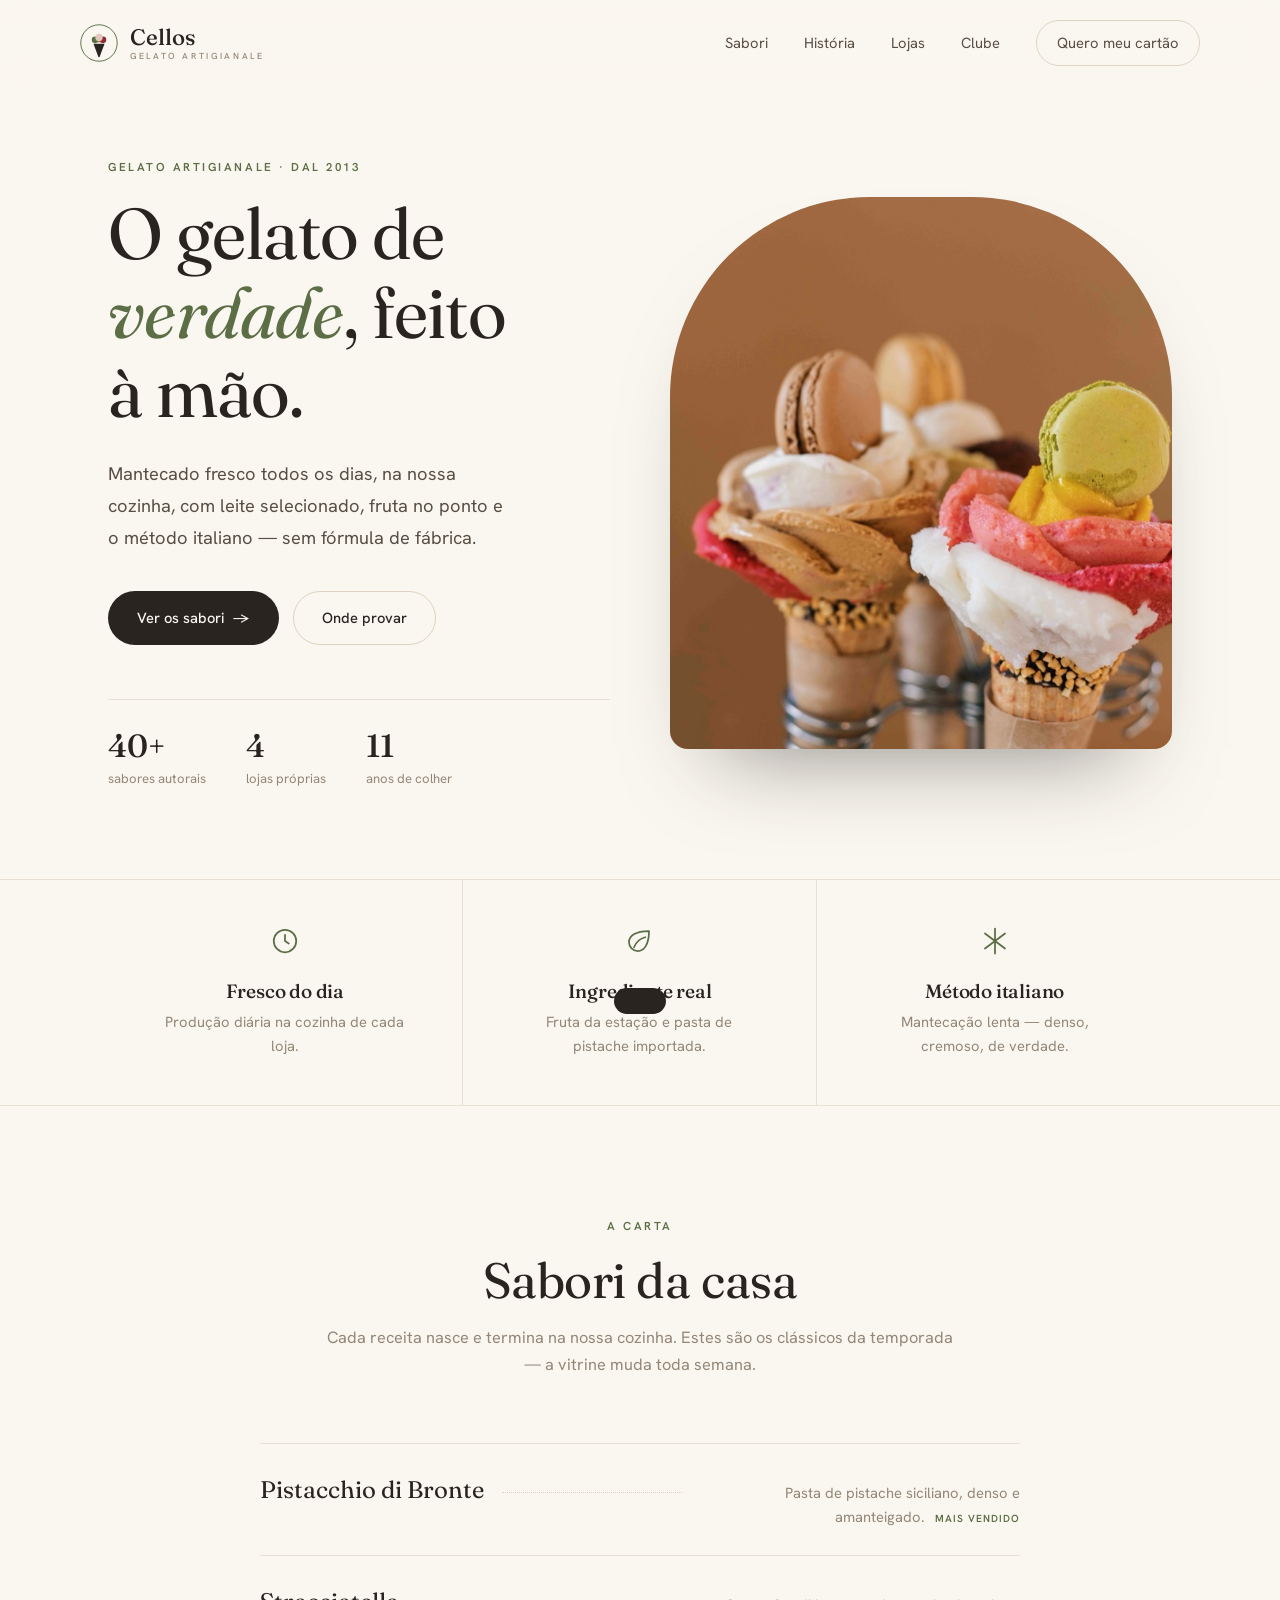
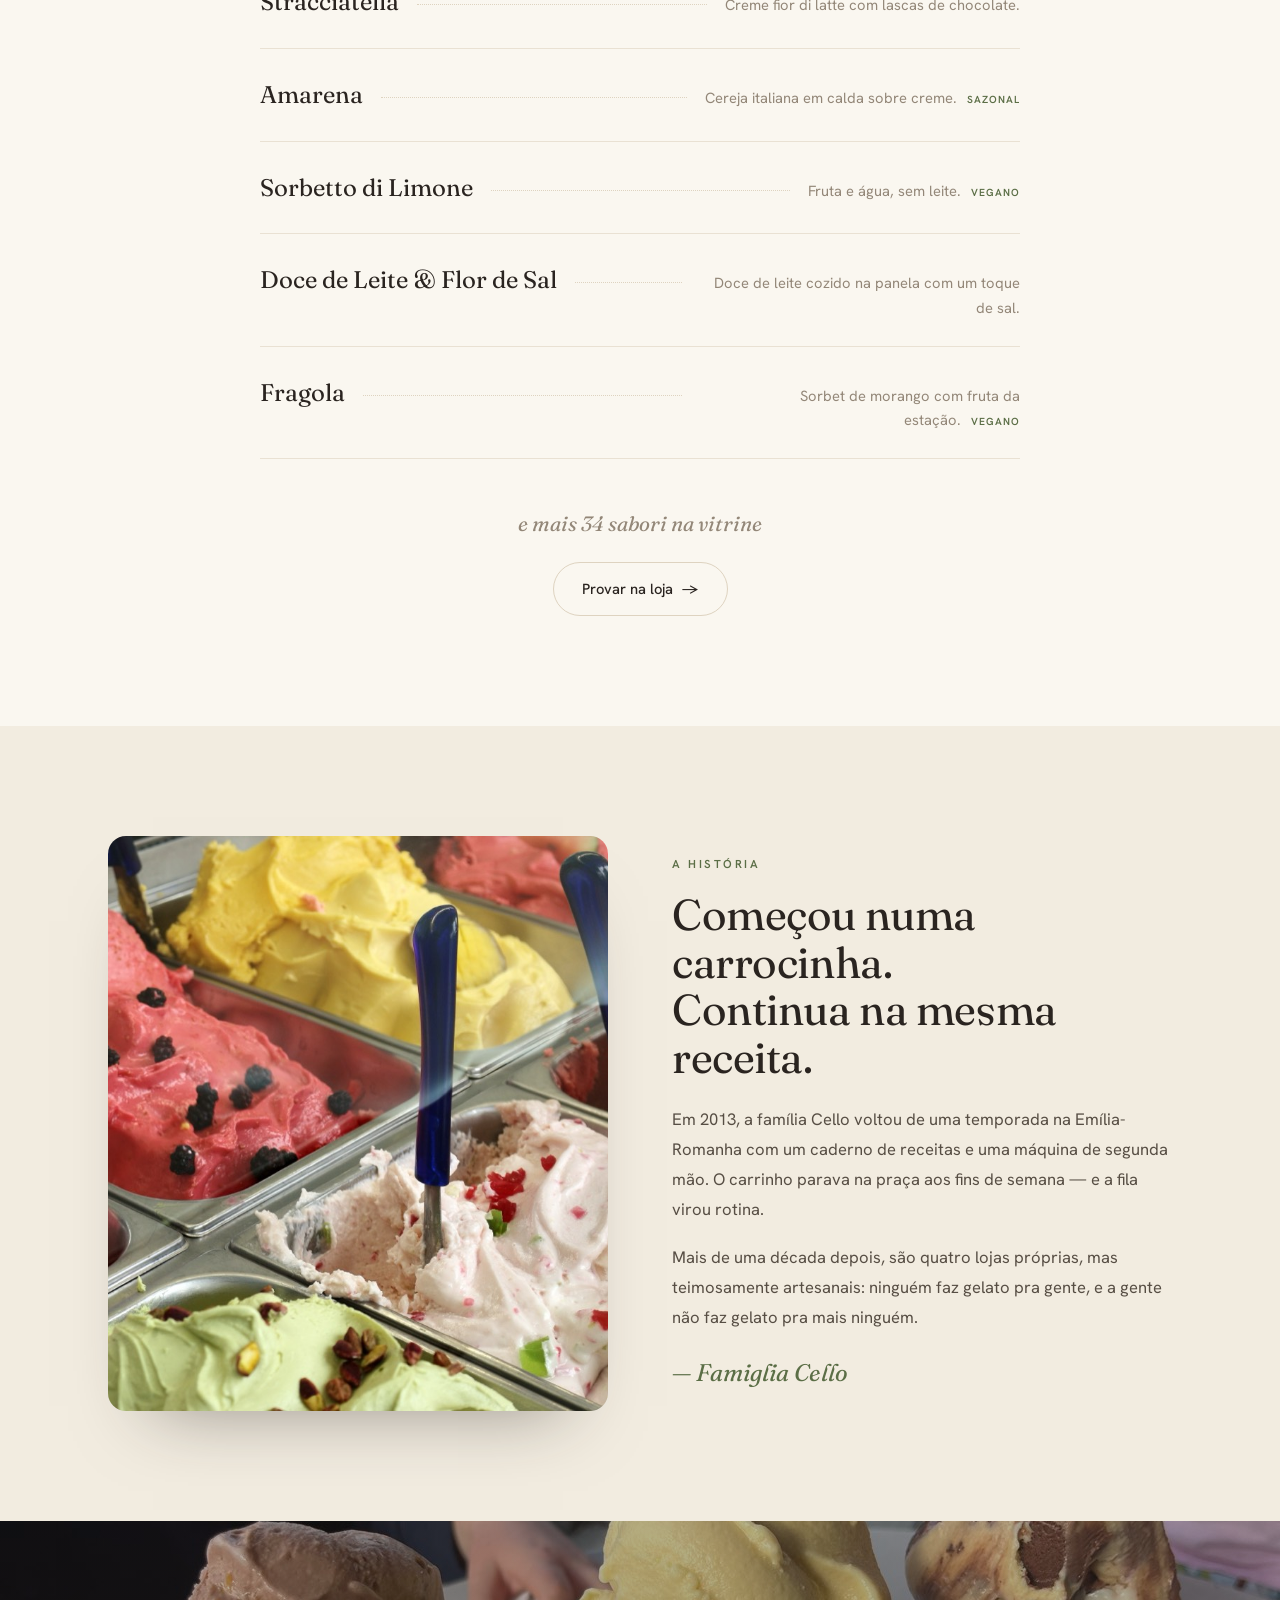
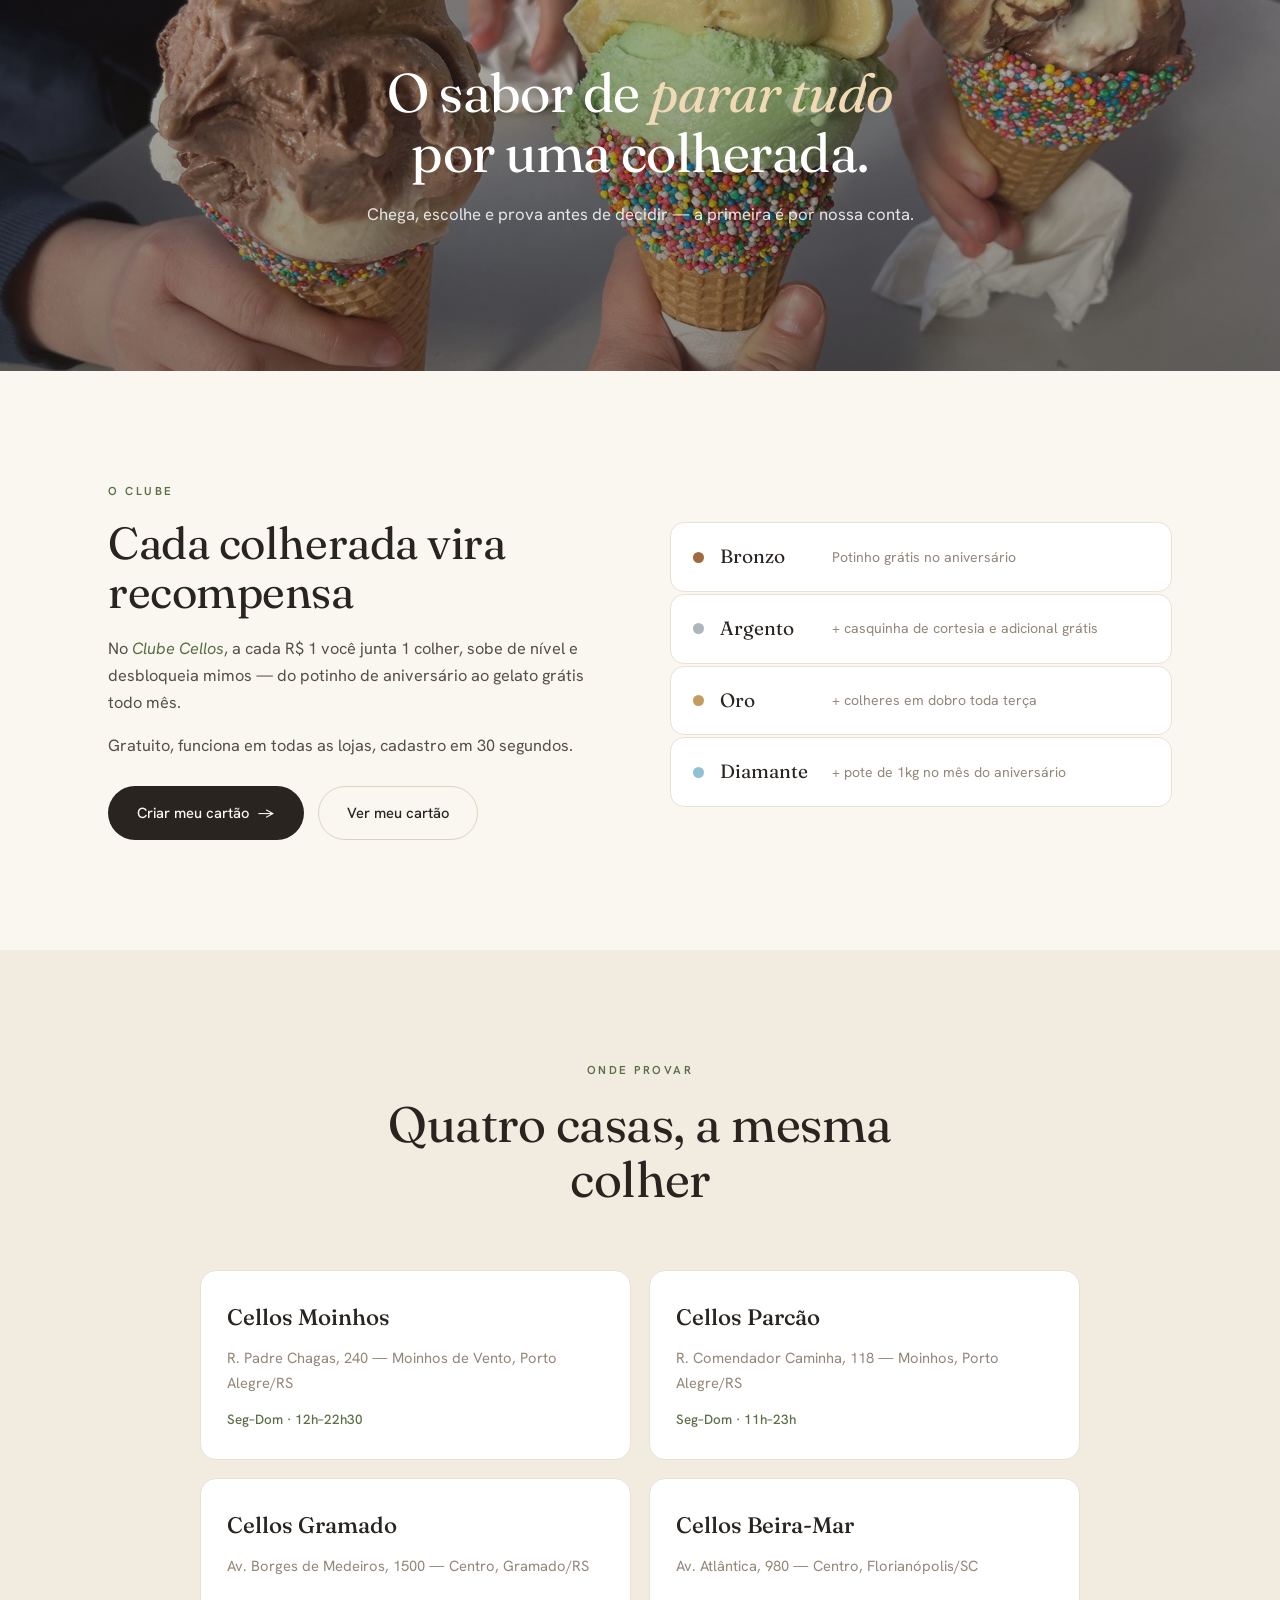
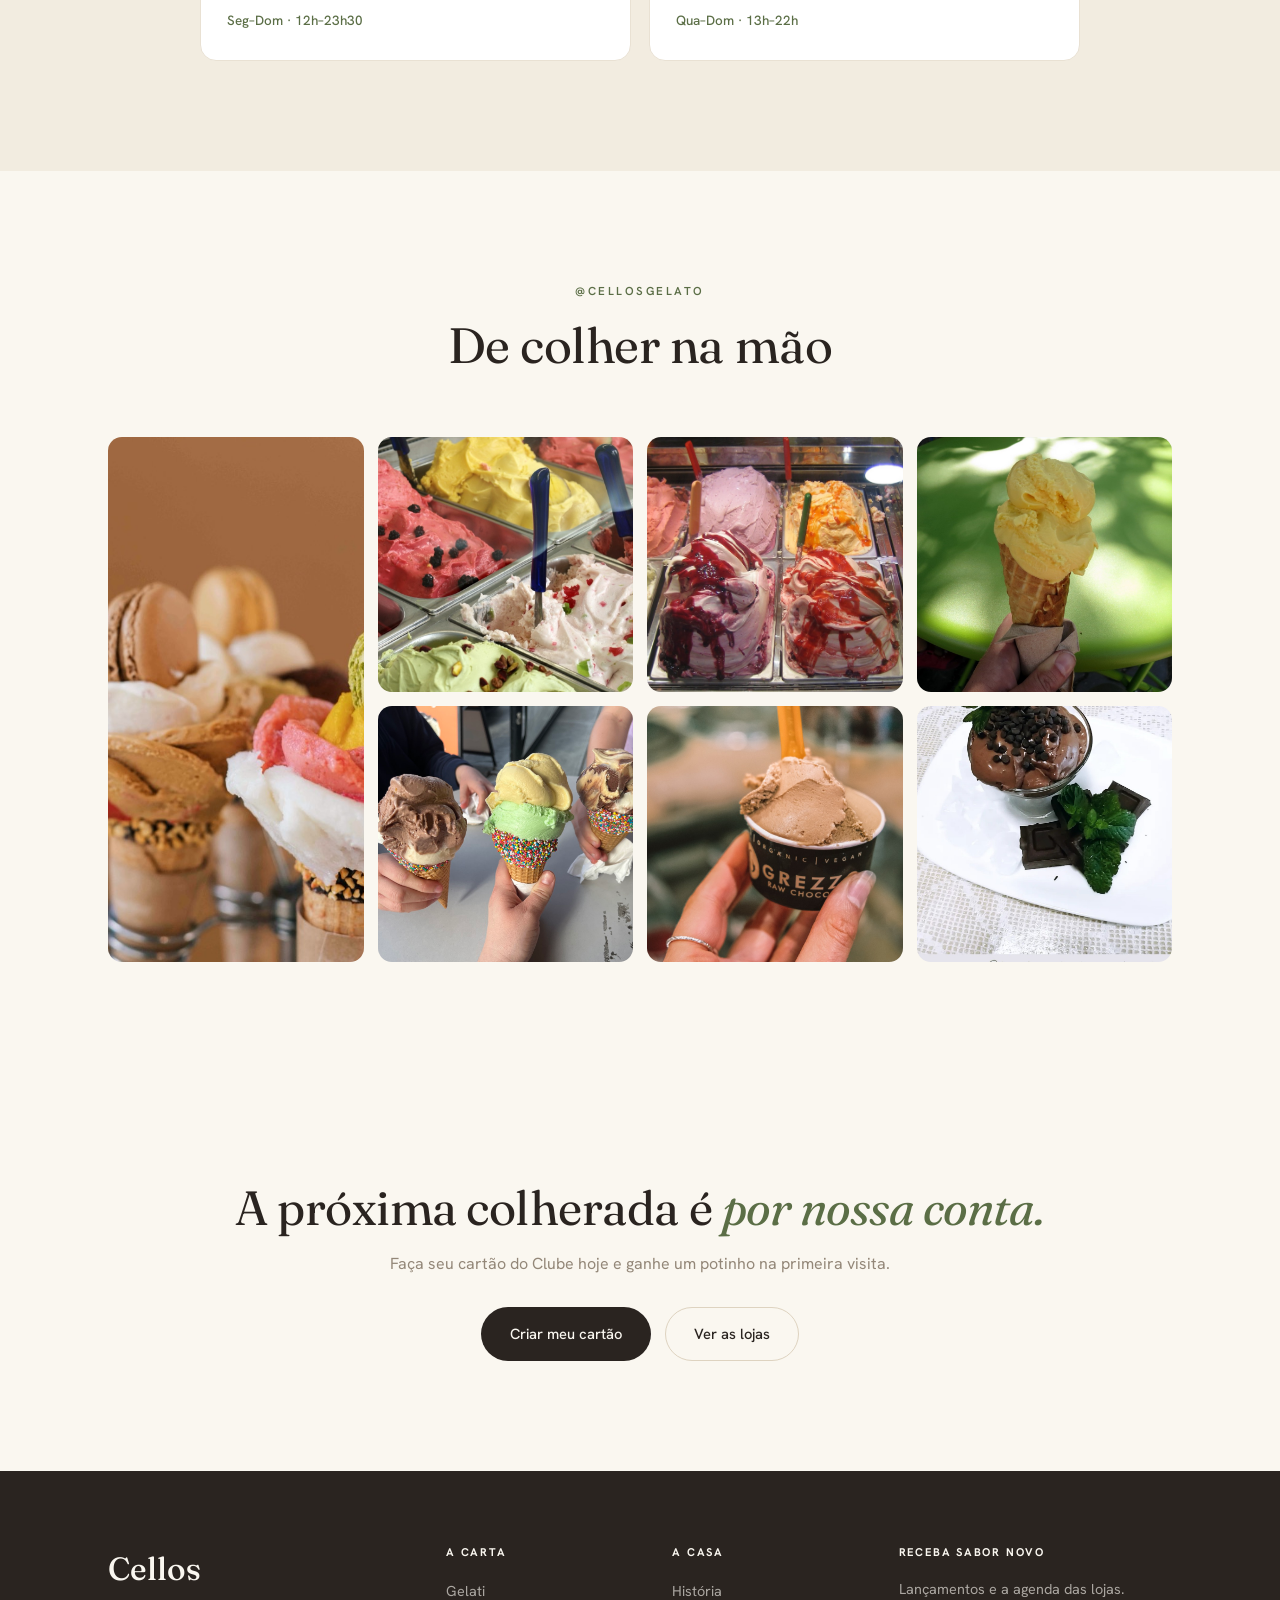
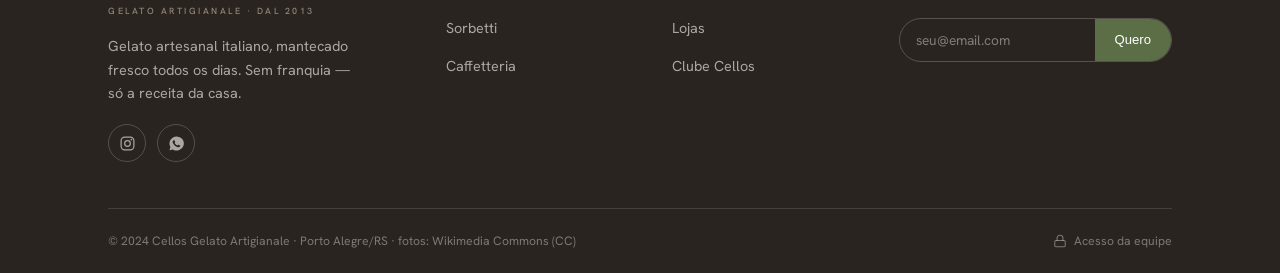
==== commit 856561bd: "Fidelidade 2.0: CPF, cartao de selos, catalogo de premios, quase-la + WhatsApp, cartao digital - Ide" ====
--- a/index.html
+++ b/index.html
@@ -316,7 +316,7 @@
       <h2>Cada colherada vira recompensa</h2>
       <p>No <em>Clube Cellos</em>, a cada R$ 1 você junta 1 colher, sobe de nível e desbloqueia mimos — do potinho de aniversário ao gelato grátis todo mês.</p>
       <p>Gratuito, funciona em todas as lojas, cadastro em 30 segundos.</p>
-      <div class="hero-actions" style="margin-top:26px"><a href="#" class="btn btn-solid" onclick="toast('Cadastro de demonstração');return false;">Criar meu cartão <span class="arr">→</span></a></div>
+      <div class="hero-actions" style="margin-top:26px"><a href="#" class="btn btn-solid" onclick="toast('Cadastro de demonstração');return false;">Criar meu cartão <span class="arr">→</span></a><a href="cartao.html" class="btn btn-line">Ver meu cartão</a></div>
     </div>
     <div class="tiers reveal d2">
       <div class="tier"><span class="dot" style="background:#a06a3c"></span><span class="tn">Bronzo</span><span class="tp">Potinho grátis no aniversário</span></div>
